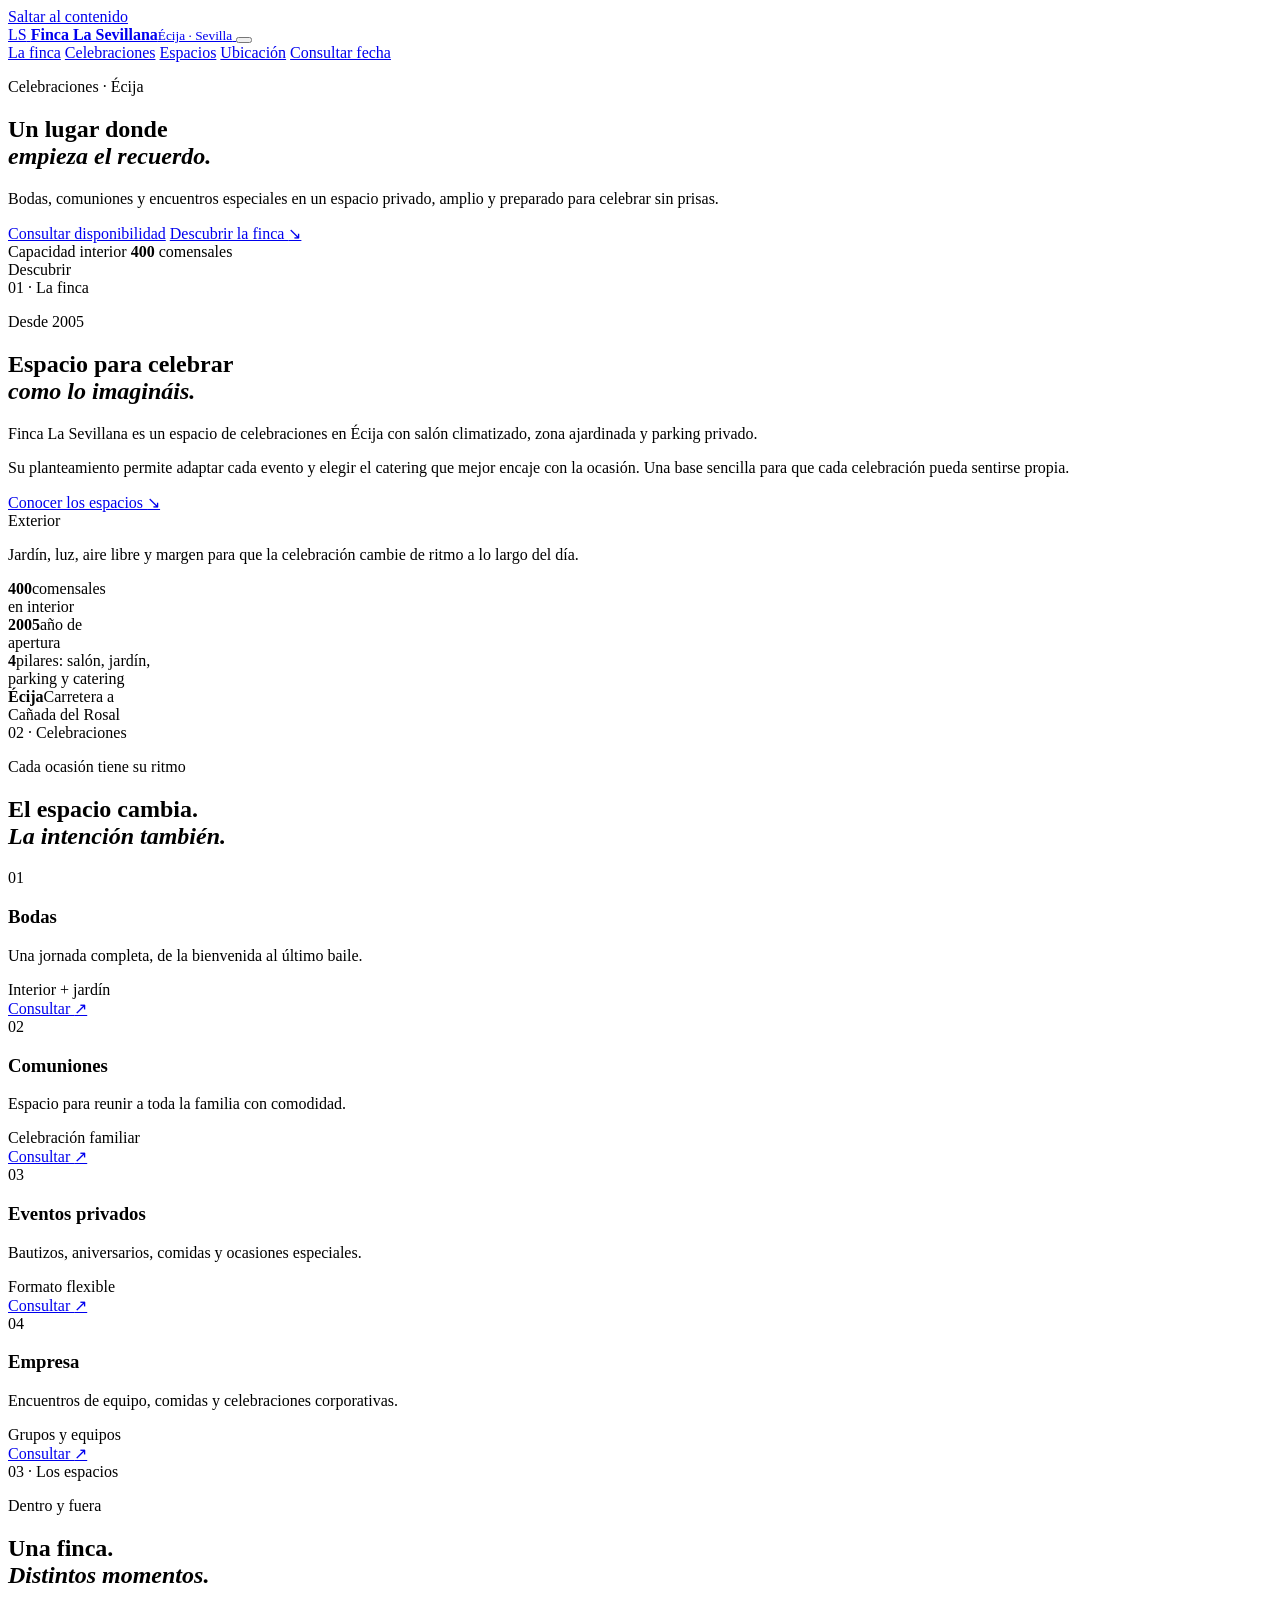
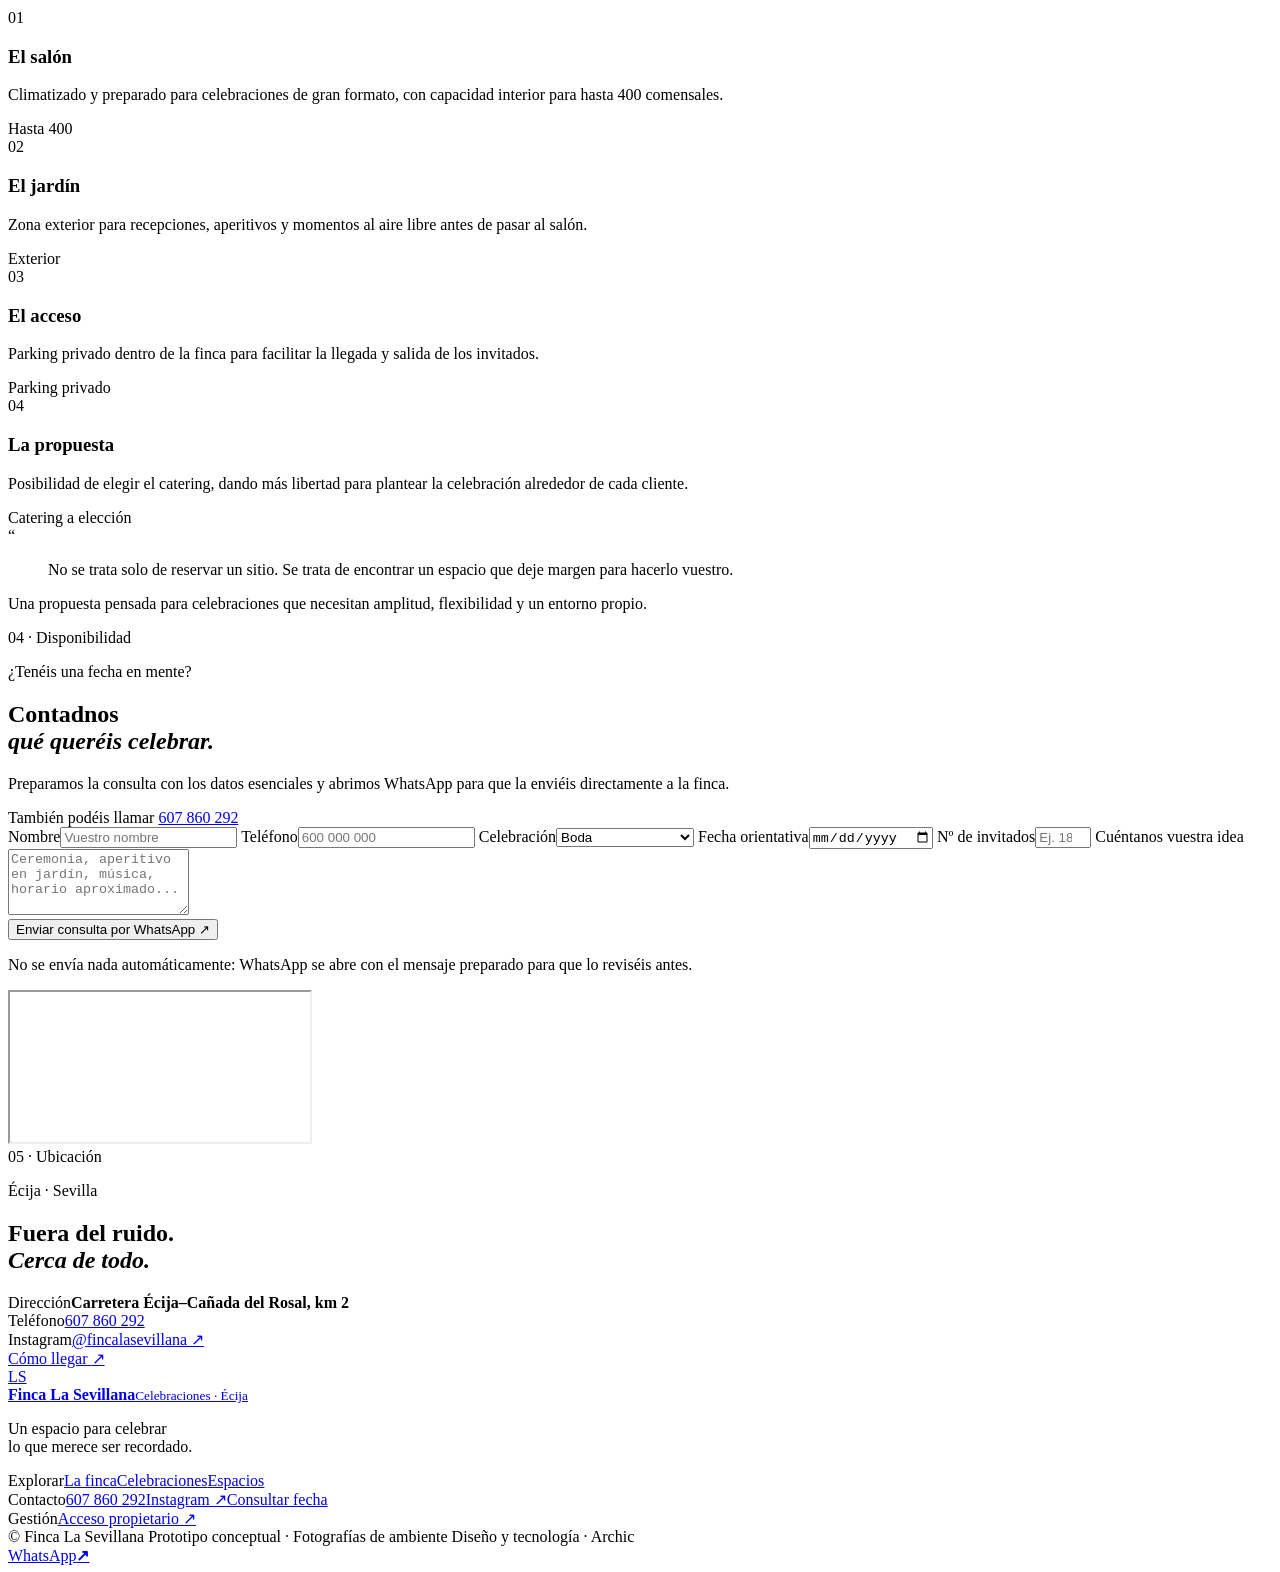
==== index.html @ ed9c4efc "Add premium landing page" ====
<!doctype html>
<html lang="es">
<head>
  <meta charset="utf-8">
  <meta name="viewport" content="width=device-width,initial-scale=1,viewport-fit=cover">
  <meta name="theme-color" content="#17271f">
  <meta name="color-scheme" content="light">
  <title>Finca La Sevillana | Bodas y celebraciones en Écija</title>
  <meta name="description" content="Finca La Sevillana, espacio para bodas y celebraciones en Écija. Salón climatizado, jardines, parking privado y libertad para elegir catering.">
  <meta name="robots" content="index,follow,max-image-preview:large">
  <meta property="og:title" content="Finca La Sevillana | Celebraciones en Écija">
  <meta property="og:description" content="Un espacio amplio y privado para celebrar a vuestra manera.">
  <meta property="og:type" content="website">
  <meta property="og:locale" content="es_ES">
  <link rel="icon" href="/favicon.svg" type="image/svg+xml">
  <link rel="preconnect" href="https://fonts.googleapis.com">
  <link rel="preconnect" href="https://fonts.gstatic.com" crossorigin>
  <link rel="preconnect" href="https://images.unsplash.com">
  <link href="https://fonts.googleapis.com/css2?family=DM+Sans:wght@400;500;600&family=DM+Serif+Display:ital@0;1&display=swap" rel="stylesheet">
  <link rel="stylesheet" href="/styles.css">
  <script type="application/ld+json">
  {
    "@context": "https://schema.org",
    "@type": "EventVenue",
    "name": "Finca La Sevillana",
    "description": "Finca para bodas y celebraciones en Écija con salón climatizado, zona ajardinada y parking privado.",
    "telephone": "+34607860292",
    "address": {
      "@type": "PostalAddress",
      "streetAddress": "Carretera Écija-Cañada del Rosal, km 2",
      "addressLocality": "Écija",
      "addressRegion": "Sevilla",
      "postalCode": "41400",
      "addressCountry": "ES"
    },
    "sameAs": ["https://www.instagram.com/fincalasevillana/"]
  }
  </script>
</head>
<body>
  <a class="skip-link" href="#contenido">Saltar al contenido</a>

  <header class="header" data-header>
    <a class="logo" href="#inicio" aria-label="Finca La Sevillana, inicio">
      <span class="logo-monogram" aria-hidden="true">LS</span>
      <span class="logo-copy"><strong>Finca La Sevillana</strong><small>Écija · Sevilla</small></span>
    </a>
    <button class="nav-toggle" type="button" aria-expanded="false" aria-controls="main-nav" aria-label="Abrir menú">
      <span></span><span></span>
    </button>
    <nav class="nav" id="main-nav" aria-label="Navegación principal">
      <a href="#finca">La finca</a>
      <a href="#celebraciones">Celebraciones</a>
      <a href="#espacios">Espacios</a>
      <a href="#ubicacion">Ubicación</a>
      <a class="nav-cta" href="#disponibilidad">Consultar fecha</a>
    </nav>
  </header>

  <main id="contenido">
    <section class="hero" id="inicio">
      <div class="hero-photo" role="img" aria-label="Mesa preparada para una celebración al aire libre"></div>
      <div class="hero-shade" aria-hidden="true"></div>
      <div class="hero-copy reveal">
        <p class="eyebrow light">Celebraciones · Écija</p>
        <h1>Un lugar donde<br><em>empieza el recuerdo.</em></h1>
        <p class="hero-lead">Bodas, comuniones y encuentros especiales en un espacio privado, amplio y preparado para celebrar sin prisas.</p>
        <div class="hero-actions">
          <a class="button button-light" href="#disponibilidad">Consultar disponibilidad</a>
          <a class="link-arrow light-link" href="#finca">Descubrir la finca <span aria-hidden="true">↘</span></a>
        </div>
      </div>
      <div class="hero-stat reveal delay-1">
        <span class="stat-label">Capacidad interior</span>
        <strong>400</strong>
        <span>comensales</span>
      </div>
      <div class="hero-scroll" aria-hidden="true"><span></span>Descubrir</div>
    </section>

    <section class="statement section" id="finca">
      <div class="section-label">01 · La finca</div>
      <div class="statement-grid">
        <div class="statement-title reveal">
          <p class="eyebrow">Desde 2005</p>
          <h2>Espacio para celebrar<br><em>como lo imagináis.</em></h2>
        </div>
        <div class="statement-copy reveal delay-1">
          <p class="lead">Finca La Sevillana es un espacio de celebraciones en Écija con salón climatizado, zona ajardinada y parking privado.</p>
          <p>Su planteamiento permite adaptar cada evento y elegir el catering que mejor encaje con la ocasión. Una base sencilla para que cada celebración pueda sentirse propia.</p>
          <a class="link-arrow" href="#espacios">Conocer los espacios <span aria-hidden="true">↘</span></a>
        </div>
      </div>
    </section>

    <section class="media-feature section flush-top">
      <div class="media-photo media-photo-main reveal" role="img" aria-label="Celebración nocturna en jardín con iluminación cálida"></div>
      <div class="media-note reveal delay-1">
        <span>Exterior</span>
        <p>Jardín, luz, aire libre y margen para que la celebración cambie de ritmo a lo largo del día.</p>
      </div>
    </section>

    <section class="facts section" aria-label="Características principales">
      <div class="fact reveal"><strong>400</strong><span>comensales<br>en interior</span></div>
      <div class="fact reveal delay-1"><strong>2005</strong><span>año de<br>apertura</span></div>
      <div class="fact reveal delay-2"><strong>4</strong><span>pilares: salón, jardín,<br>parking y catering</span></div>
      <div class="fact reveal delay-3"><strong>Écija</strong><span>Carretera a<br>Cañada del Rosal</span></div>
    </section>

    <section class="events section" id="celebraciones">
      <div class="section-label">02 · Celebraciones</div>
      <div class="events-heading reveal">
        <p class="eyebrow">Cada ocasión tiene su ritmo</p>
        <h2>El espacio cambia.<br><em>La intención también.</em></h2>
      </div>
      <div class="event-list">
        <article class="event-row reveal">
          <div class="event-index">01</div>
          <div class="event-name"><h3>Bodas</h3><p>Una jornada completa, de la bienvenida al último baile.</p></div>
          <div class="event-detail">Interior + jardín</div>
          <a href="#disponibilidad" aria-label="Consultar disponibilidad para boda">Consultar <span>↗</span></a>
        </article>
        <article class="event-row reveal">
          <div class="event-index">02</div>
          <div class="event-name"><h3>Comuniones</h3><p>Espacio para reunir a toda la familia con comodidad.</p></div>
          <div class="event-detail">Celebración familiar</div>
          <a href="#disponibilidad" aria-label="Consultar disponibilidad para comunión">Consultar <span>↗</span></a>
        </article>
        <article class="event-row reveal">
          <div class="event-index">03</div>
          <div class="event-name"><h3>Eventos privados</h3><p>Bautizos, aniversarios, comidas y ocasiones especiales.</p></div>
          <div class="event-detail">Formato flexible</div>
          <a href="#disponibilidad" aria-label="Consultar disponibilidad para evento privado">Consultar <span>↗</span></a>
        </article>
        <article class="event-row reveal">
          <div class="event-index">04</div>
          <div class="event-name"><h3>Empresa</h3><p>Encuentros de equipo, comidas y celebraciones corporativas.</p></div>
          <div class="event-detail">Grupos y equipos</div>
          <a href="#disponibilidad" aria-label="Consultar disponibilidad para evento de empresa">Consultar <span>↗</span></a>
        </article>
      </div>
    </section>

    <section class="spaces" id="espacios">
      <div class="spaces-inner section">
        <div class="section-label light">03 · Los espacios</div>
        <div class="spaces-heading reveal">
          <p class="eyebrow light">Dentro y fuera</p>
          <h2>Una finca.<br><em>Distintos momentos.</em></h2>
        </div>
        <div class="space-cards">
          <article class="space-card reveal">
            <span class="space-number">01</span>
            <div><h3>El salón</h3><p>Climatizado y preparado para celebraciones de gran formato, con capacidad interior para hasta 400 comensales.</p></div>
            <span class="space-meta">Hasta 400</span>
          </article>
          <article class="space-card reveal delay-1">
            <span class="space-number">02</span>
            <div><h3>El jardín</h3><p>Zona exterior para recepciones, aperitivos y momentos al aire libre antes de pasar al salón.</p></div>
            <span class="space-meta">Exterior</span>
          </article>
          <article class="space-card reveal delay-2">
            <span class="space-number">03</span>
            <div><h3>El acceso</h3><p>Parking privado dentro de la finca para facilitar la llegada y salida de los invitados.</p></div>
            <span class="space-meta">Parking privado</span>
          </article>
          <article class="space-card reveal delay-3">
            <span class="space-number">04</span>
            <div><h3>La propuesta</h3><p>Posibilidad de elegir el catering, dando más libertad para plantear la celebración alrededor de cada cliente.</p></div>
            <span class="space-meta">Catering a elección</span>
          </article>
        </div>
      </div>
    </section>

    <section class="editorial section">
      <div class="editorial-photo reveal" role="img" aria-label="Detalle de una mesa de celebración al aire libre"></div>
      <div class="editorial-copy reveal delay-1">
        <span class="quote-mark">“</span>
        <blockquote>No se trata solo de reservar un sitio. Se trata de encontrar un espacio que deje margen para hacerlo vuestro.</blockquote>
        <p>Una propuesta pensada para celebraciones que necesitan amplitud, flexibilidad y un entorno propio.</p>
      </div>
    </section>

    <section class="availability section" id="disponibilidad">
      <div class="availability-intro reveal">
        <div class="section-label">04 · Disponibilidad</div>
        <p class="eyebrow">¿Tenéis una fecha en mente?</p>
        <h2>Contadnos<br><em>qué queréis celebrar.</em></h2>
        <p>Preparamos la consulta con los datos esenciales y abrimos WhatsApp para que la enviéis directamente a la finca.</p>
        <div class="availability-contact">
          <span>También podéis llamar</span>
          <a href="tel:+34607860292">607 860 292</a>
        </div>
      </div>

      <form class="form reveal delay-1" id="availability-form">
        <div class="form-grid">
          <label><span>Nombre</span><input type="text" name="name" autocomplete="name" required placeholder="Vuestro nombre"></label>
          <label><span>Teléfono</span><input type="tel" name="phone" autocomplete="tel" required placeholder="600 000 000"></label>
          <label><span>Celebración</span><select name="event"><option>Boda</option><option>Comunión</option><option>Bautizo</option><option>Evento privado</option><option>Evento de empresa</option><option>Otro</option></select></label>
          <label><span>Fecha orientativa</span><input type="date" name="date"></label>
          <label><span>Nº de invitados</span><input type="number" name="guests" min="1" max="700" inputmode="numeric" placeholder="Ej. 180"></label>
          <label class="span-2"><span>Cuéntanos vuestra idea</span><textarea name="message" rows="4" placeholder="Ceremonia, aperitivo en jardín, música, horario aproximado..."></textarea></label>
        </div>
        <button class="button button-dark form-submit" type="submit">Enviar consulta por WhatsApp <span>↗</span></button>
        <p class="form-note">No se envía nada automáticamente: WhatsApp se abre con el mensaje preparado para que lo reviséis antes.</p>
      </form>
    </section>

    <section class="location" id="ubicacion">
      <div class="location-map reveal">
        <iframe title="Mapa de Finca La Sevillana en Écija" src="https://www.google.com/maps?q=Finca%20La%20Sevillana%20%C3%89cija&output=embed" loading="lazy" referrerpolicy="no-referrer-when-downgrade"></iframe>
      </div>
      <div class="location-copy reveal delay-1">
        <div class="section-label light">05 · Ubicación</div>
        <p class="eyebrow light">Écija · Sevilla</p>
        <h2>Fuera del ruido.<br><em>Cerca de todo.</em></h2>
        <div class="location-details">
          <div><span>Dirección</span><strong>Carretera Écija–Cañada del Rosal, km 2</strong></div>
          <div><span>Teléfono</span><a href="tel:+34607860292">607 860 292</a></div>
          <div><span>Instagram</span><a href="https://www.instagram.com/fincalasevillana/" target="_blank" rel="noopener">@fincalasevillana ↗</a></div>
        </div>
        <a class="button button-outline-light" href="https://www.google.com/maps/search/?api=1&query=Finca+La+Sevillana+Ecija" target="_blank" rel="noopener">Cómo llegar <span>↗</span></a>
      </div>
    </section>
  </main>

  <footer class="footer">
    <div class="footer-top">
      <a class="footer-brand" href="#inicio"><span>LS</span><div><strong>Finca La Sevillana</strong><small>Celebraciones · Écija</small></div></a>
      <p>Un espacio para celebrar<br>lo que merece ser recordado.</p>
    </div>
    <div class="footer-nav">
      <div><span>Explorar</span><a href="#finca">La finca</a><a href="#celebraciones">Celebraciones</a><a href="#espacios">Espacios</a></div>
      <div><span>Contacto</span><a href="tel:+34607860292">607 860 292</a><a href="https://www.instagram.com/fincalasevillana/" target="_blank" rel="noopener">Instagram ↗</a><a href="#disponibilidad">Consultar fecha</a></div>
      <div><span>Gestión</span><a href="/studio.html">Acceso propietario ↗</a></div>
    </div>
    <div class="footer-bottom">
      <span>© <span data-year></span> Finca La Sevillana</span>
      <span class="prototype-note">Prototipo conceptual · Fotografías de ambiente</span>
      <span>Diseño y tecnología · Archic</span>
    </div>
  </footer>

  <a class="floating-whatsapp" href="https://wa.me/34607860292?text=Hola%2C%20me%20gustar%C3%ADa%20consultar%20disponibilidad%20para%20una%20celebraci%C3%B3n%20en%20Finca%20La%20Sevillana." target="_blank" rel="noopener" aria-label="Contactar por WhatsApp">
    <span>WhatsApp</span><b>↗</b>
  </a>

  <script src="/script.js" defer></script>
</body>
</html>
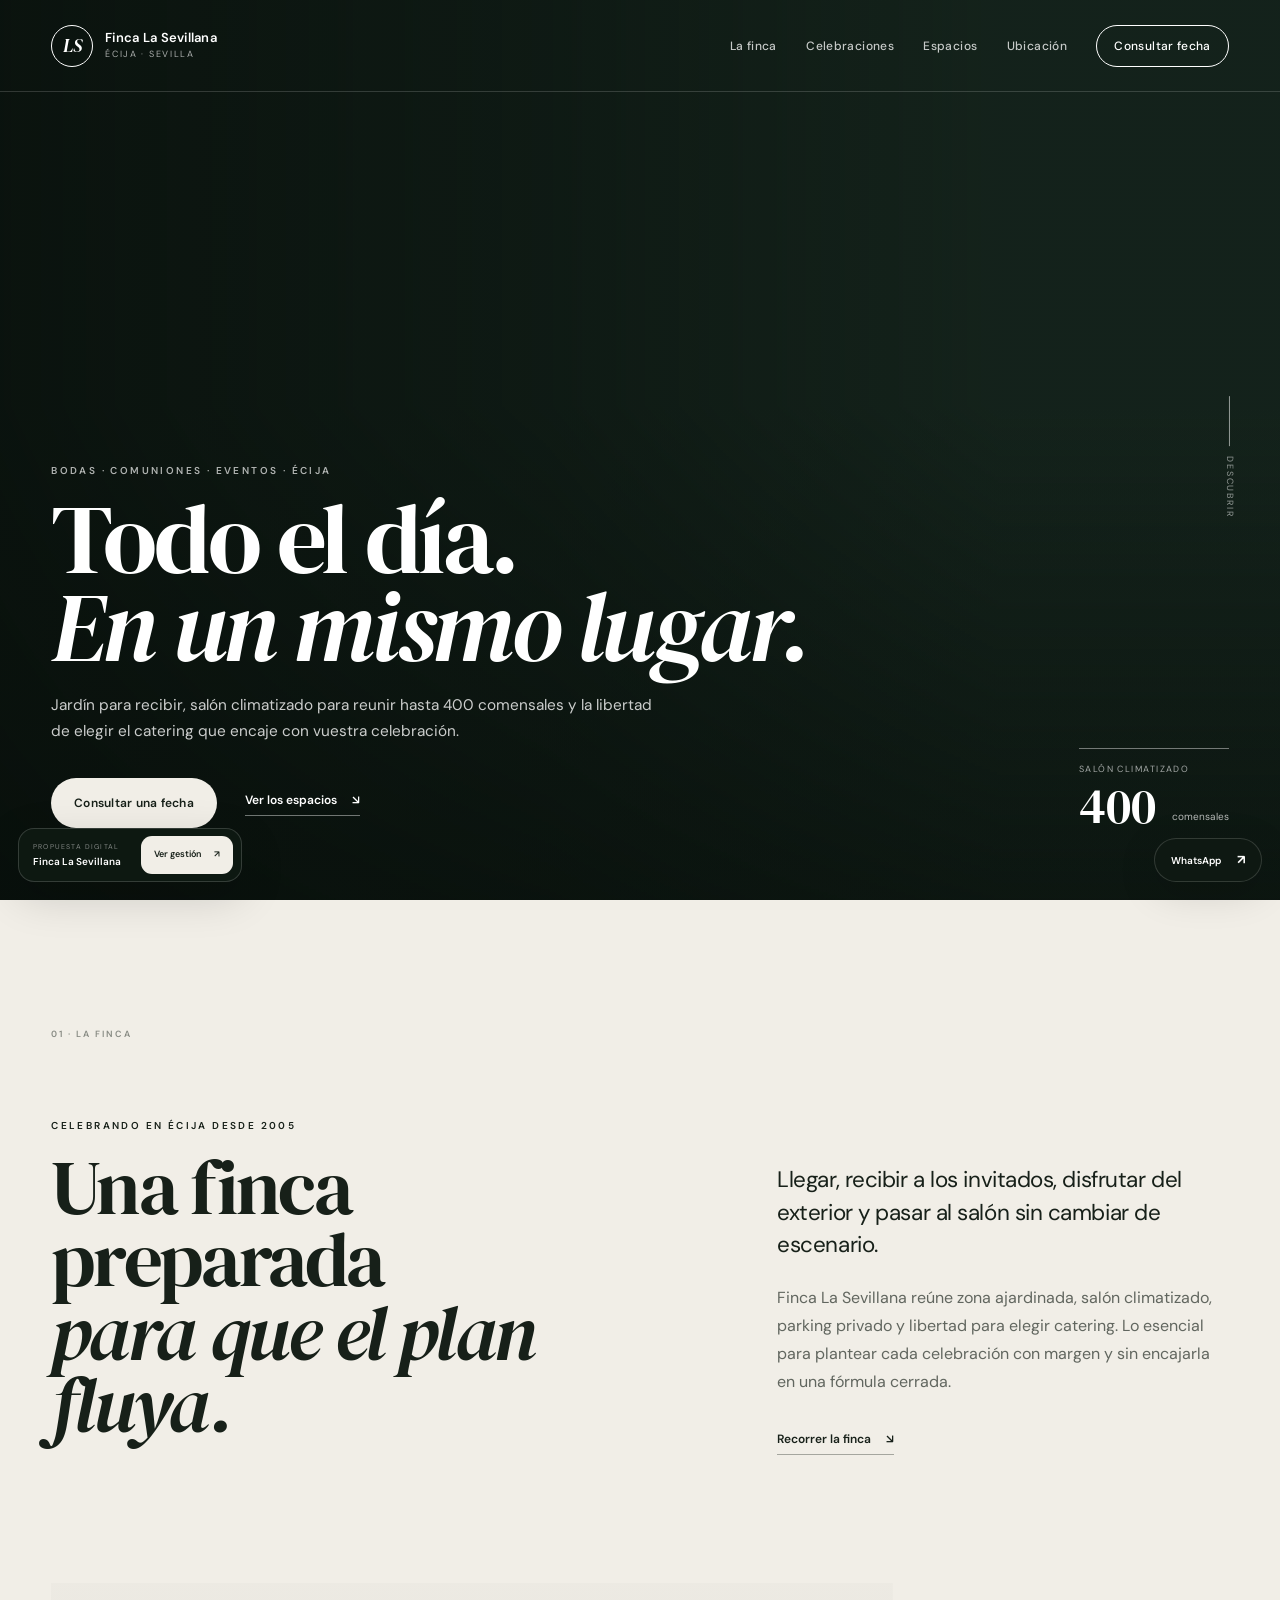
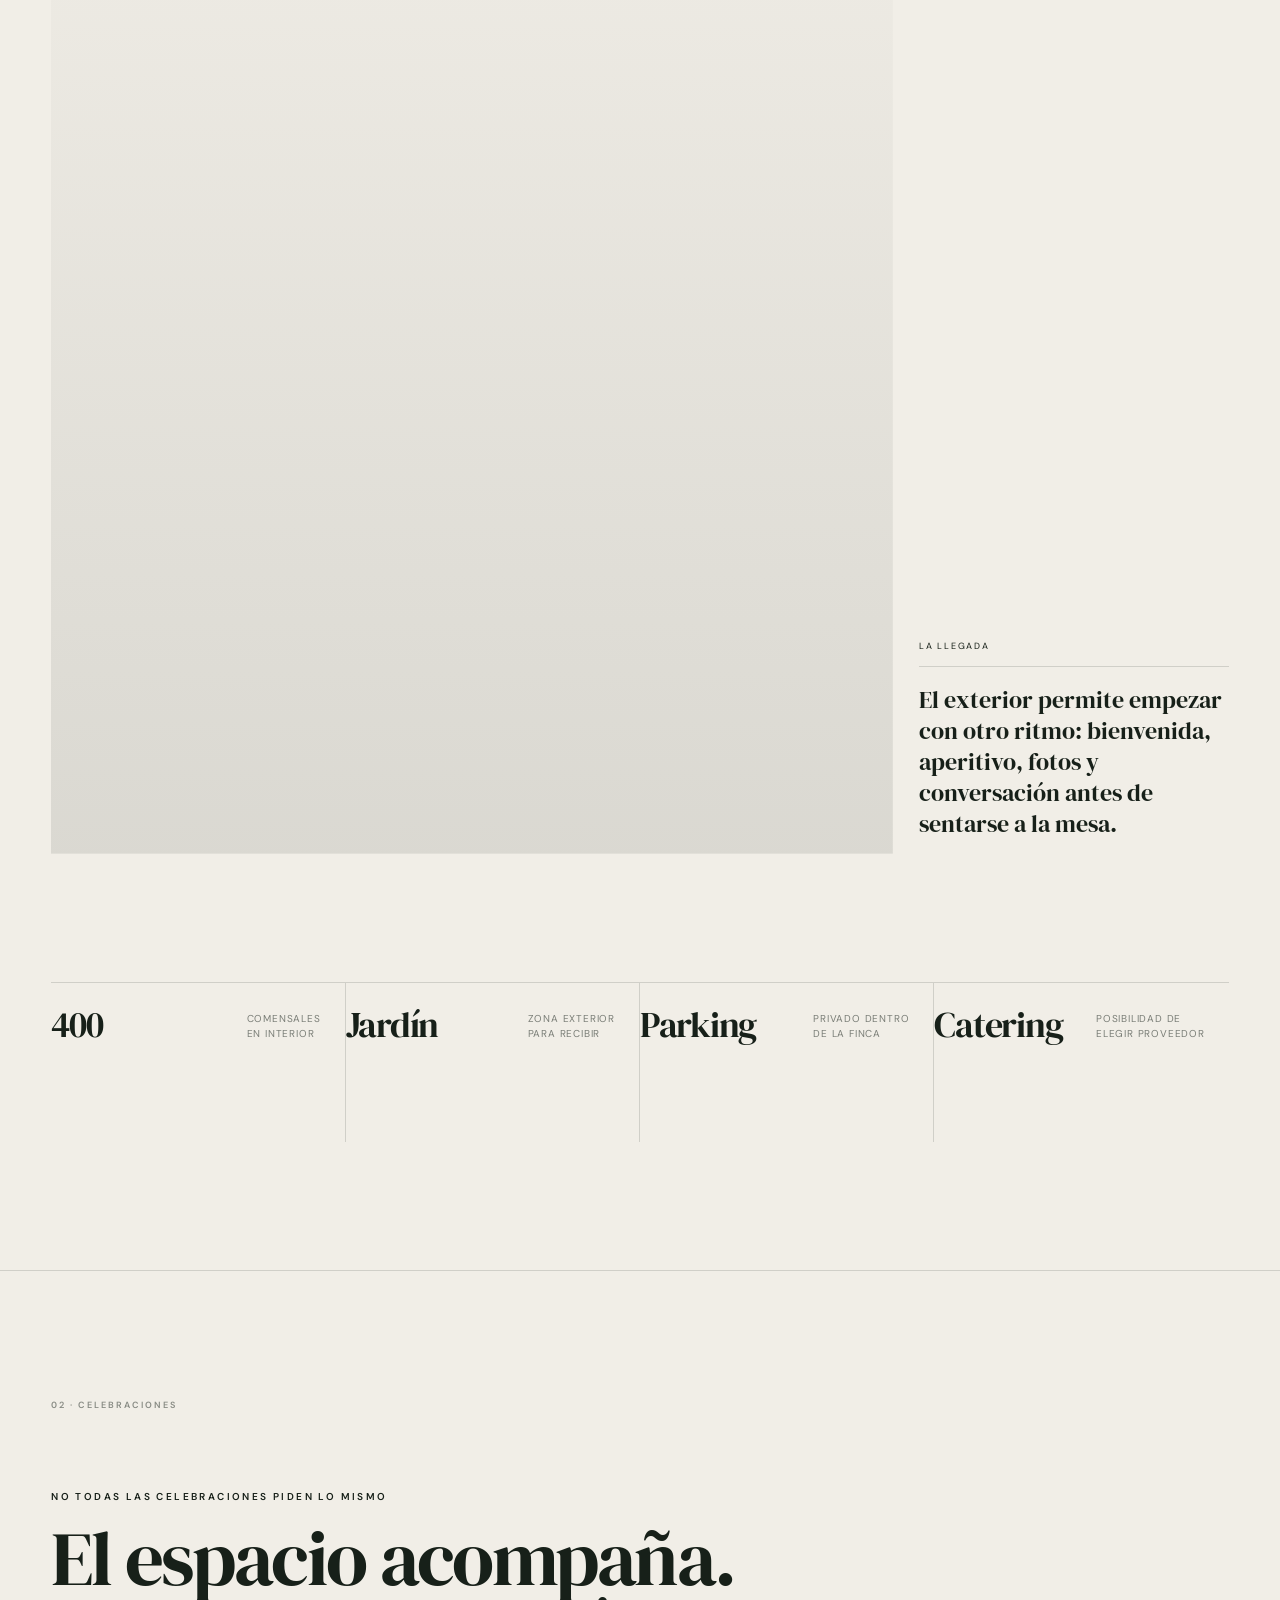
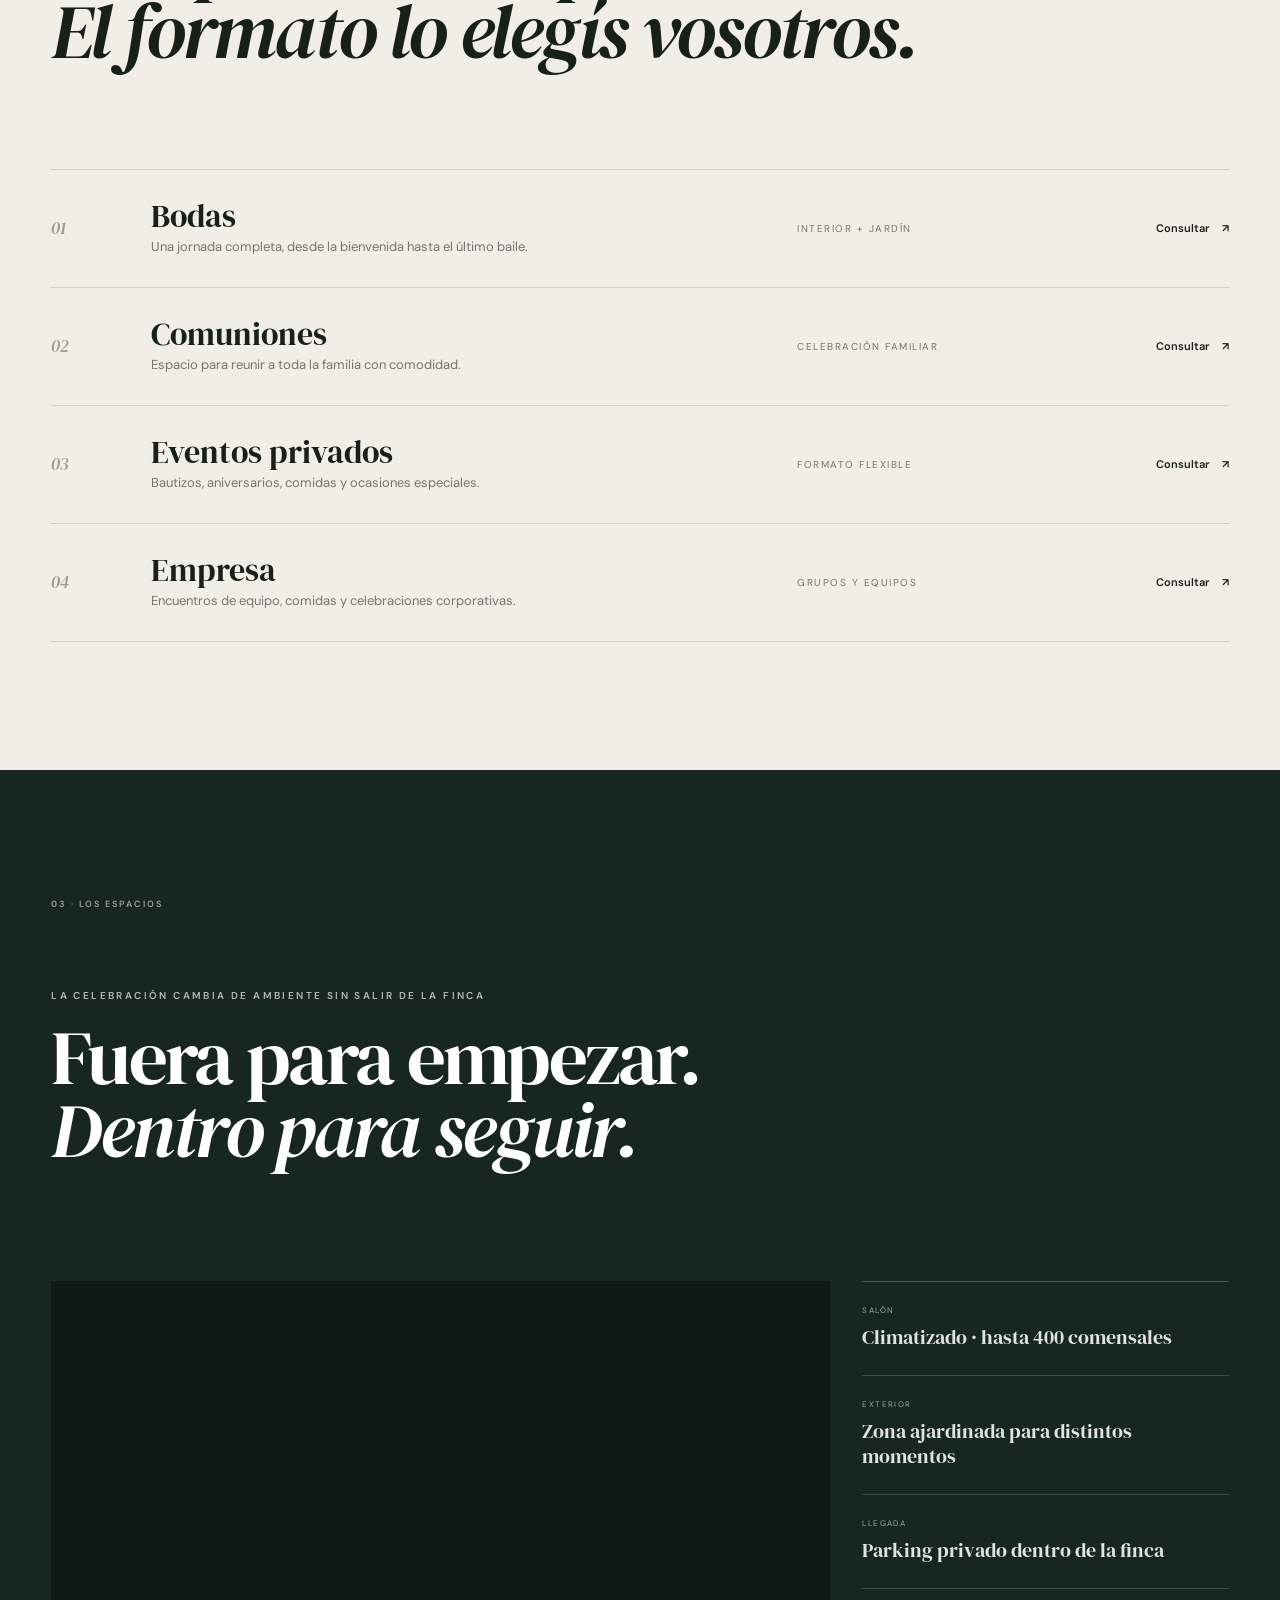
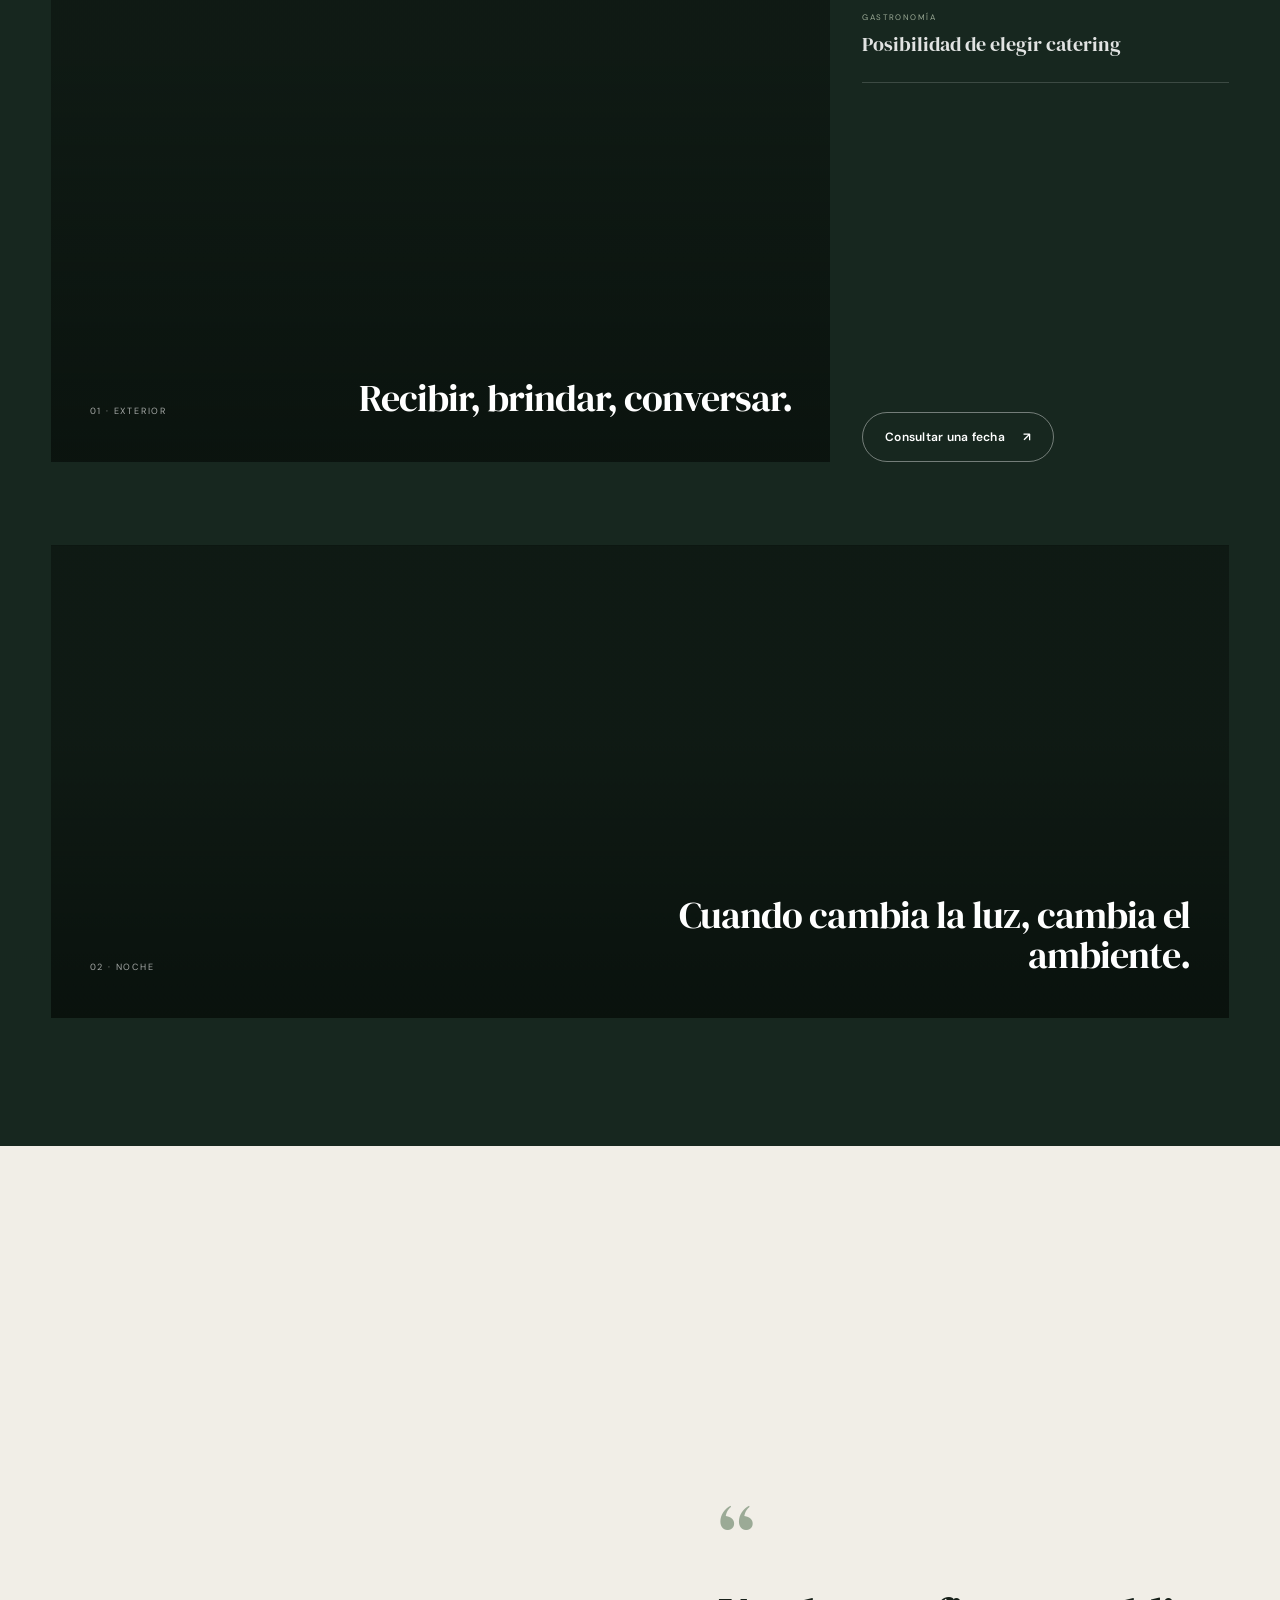
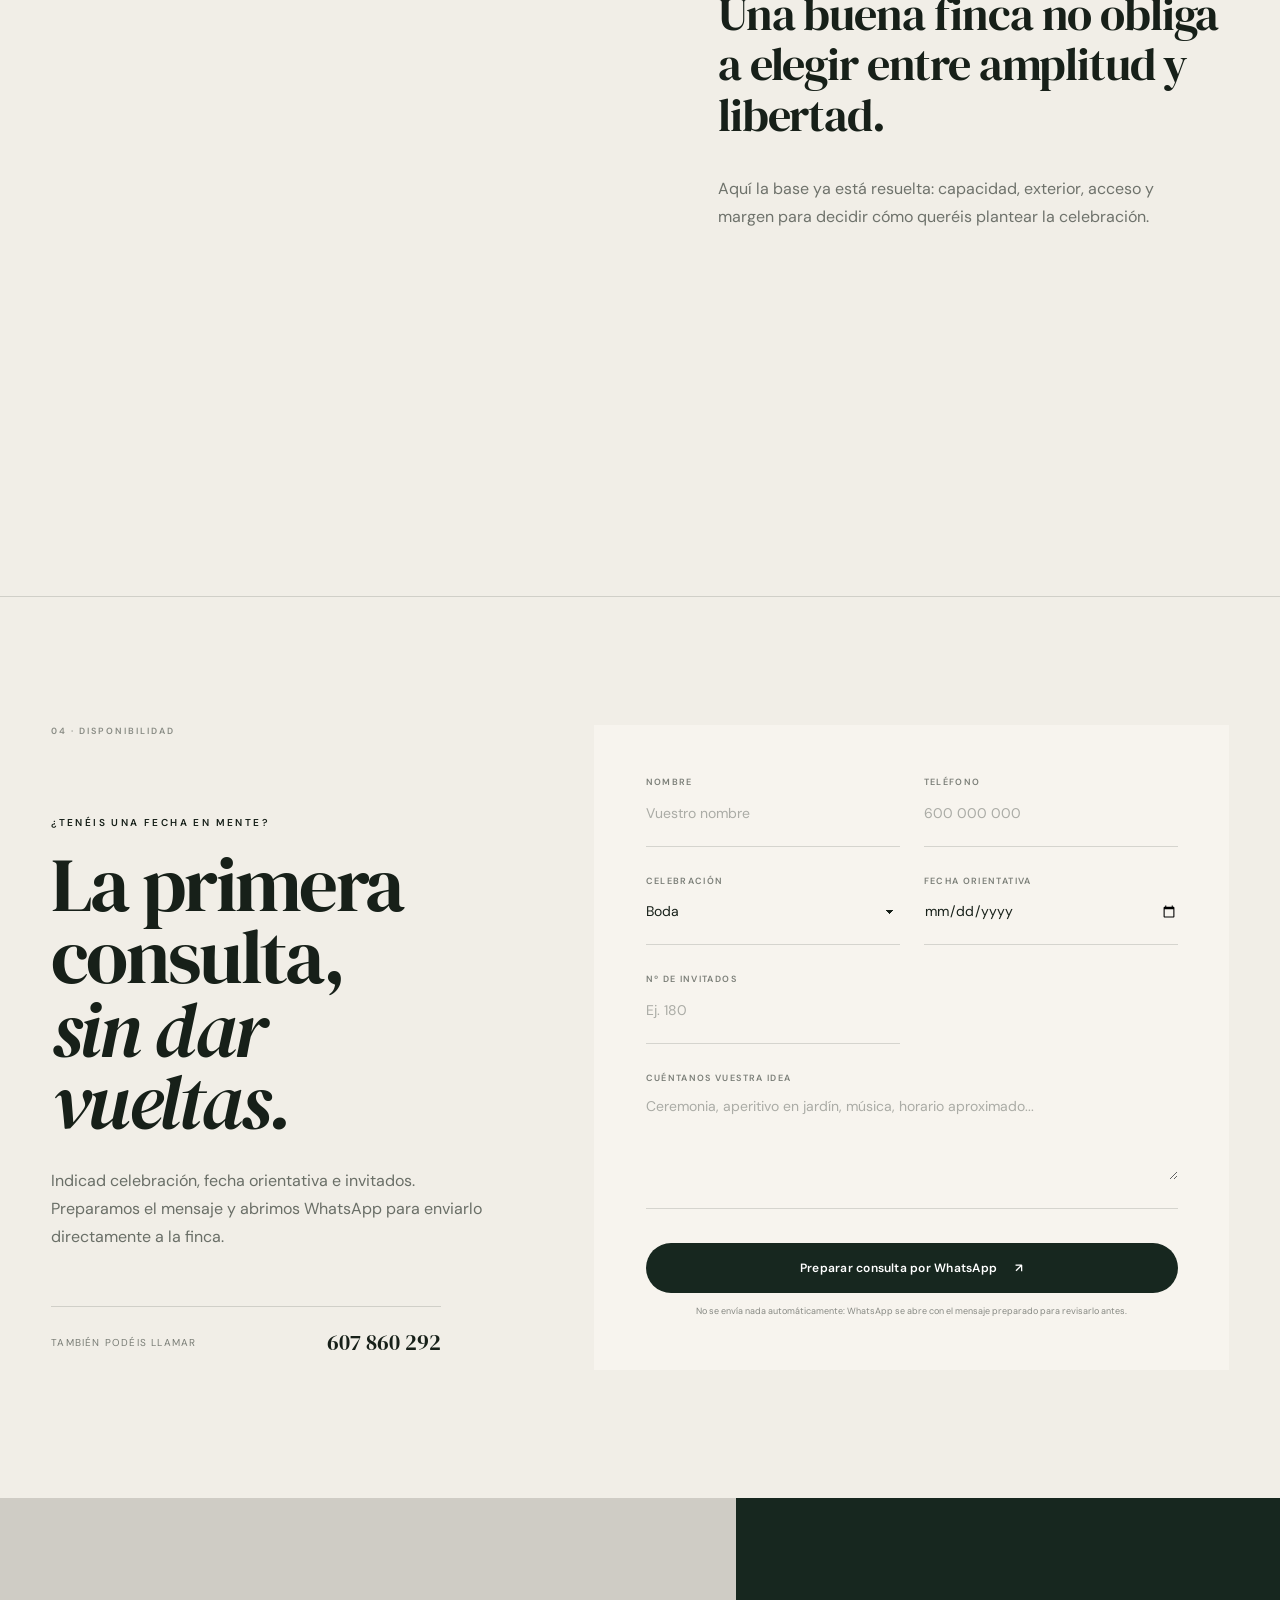
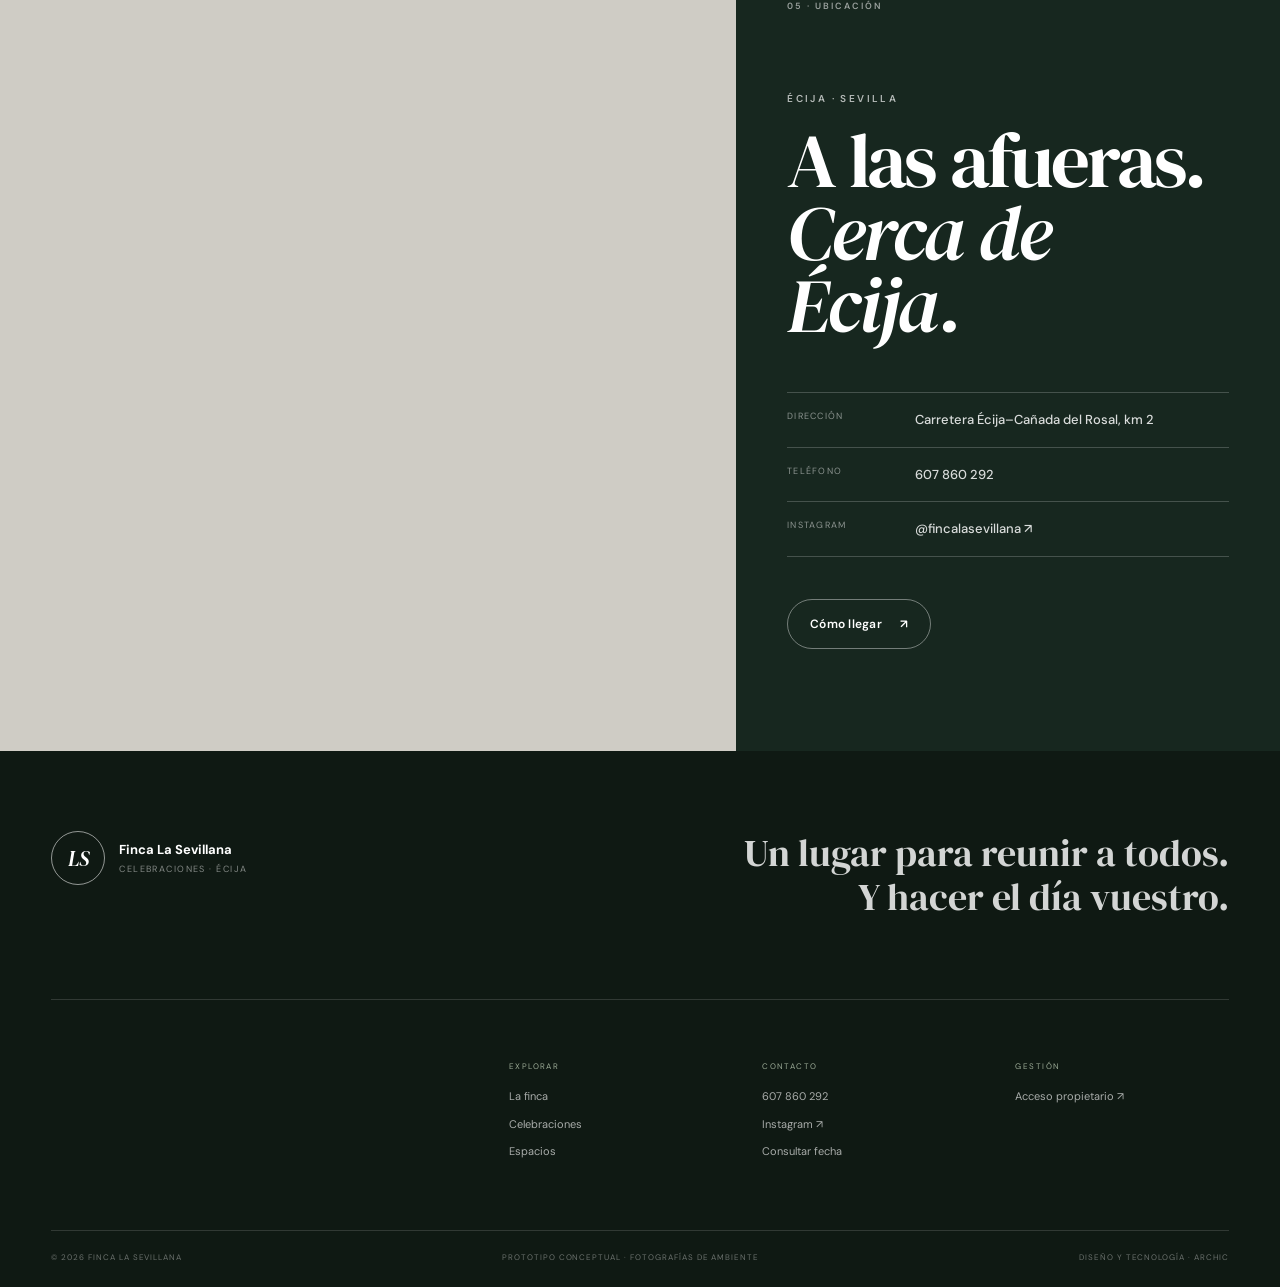
==== commit e0026a81: "feat: commercial polish for Finca La Sevillana" ====
--- a/index.html
+++ b/index.html
@@ -9,7 +9,7 @@
   <meta name="description" content="Finca La Sevillana, espacio para bodas y celebraciones en Écija. Salón climatizado, jardines, parking privado y libertad para elegir catering.">
   <meta name="robots" content="index,follow,max-image-preview:large">
   <meta property="og:title" content="Finca La Sevillana | Celebraciones en Écija">
-  <meta property="og:description" content="Un espacio amplio y privado para celebrar a vuestra manera.">
+  <meta property="og:description" content="Una finca preparada para vivir la celebración de principio a fin.">
   <meta property="og:type" content="website">
   <meta property="og:locale" content="es_ES">
   <link rel="icon" href="/favicon.svg" type="image/svg+xml">
@@ -18,6 +18,7 @@
   <link rel="preconnect" href="https://images.unsplash.com">
   <link href="https://fonts.googleapis.com/css2?family=DM+Sans:wght@400;500;600&family=DM+Serif+Display:ital@0;1&display=swap" rel="stylesheet">
   <link rel="stylesheet" href="/styles.css">
+  <link rel="stylesheet" href="/polish.css">
   <script type="application/ld+json">
   {
     "@context": "https://schema.org",
@@ -59,19 +60,19 @@
 
   <main id="contenido">
     <section class="hero" id="inicio">
-      <div class="hero-photo" role="img" aria-label="Mesa preparada para una celebración al aire libre"></div>
+      <div class="hero-photo" role="img" aria-label="Celebración al aire libre durante la noche"></div>
       <div class="hero-shade" aria-hidden="true"></div>
       <div class="hero-copy reveal">
-        <p class="eyebrow light">Celebraciones · Écija</p>
-        <h1>Un lugar donde<br><em>empieza el recuerdo.</em></h1>
-        <p class="hero-lead">Bodas, comuniones y encuentros especiales en un espacio privado, amplio y preparado para celebrar sin prisas.</p>
+        <p class="eyebrow light">Bodas · Comuniones · Eventos · Écija</p>
+        <h1>Todo el día.<br><em>En un mismo lugar.</em></h1>
+        <p class="hero-lead">Jardín para recibir, salón climatizado para reunir hasta 400 comensales y la libertad de elegir el catering que encaje con vuestra celebración.</p>
         <div class="hero-actions">
-          <a class="button button-light" href="#disponibilidad">Consultar disponibilidad</a>
-          <a class="link-arrow light-link" href="#finca">Descubrir la finca <span aria-hidden="true">↘</span></a>
+          <a class="button button-light" href="#disponibilidad">Consultar una fecha</a>
+          <a class="link-arrow light-link" href="#espacios">Ver los espacios <span aria-hidden="true">↘</span></a>
         </div>
       </div>
       <div class="hero-stat reveal delay-1">
-        <span class="stat-label">Capacidad interior</span>
+        <span class="stat-label">Salón climatizado</span>
         <strong>400</strong>
         <span>comensales</span>
       </div>
@@ -82,42 +83,42 @@
       <div class="section-label">01 · La finca</div>
       <div class="statement-grid">
         <div class="statement-title reveal">
-          <p class="eyebrow">Desde 2005</p>
-          <h2>Espacio para celebrar<br><em>como lo imagináis.</em></h2>
+          <p class="eyebrow">Celebrando en Écija desde 2005</p>
+          <h2>Una finca preparada<br><em>para que el plan fluya.</em></h2>
         </div>
         <div class="statement-copy reveal delay-1">
-          <p class="lead">Finca La Sevillana es un espacio de celebraciones en Écija con salón climatizado, zona ajardinada y parking privado.</p>
-          <p>Su planteamiento permite adaptar cada evento y elegir el catering que mejor encaje con la ocasión. Una base sencilla para que cada celebración pueda sentirse propia.</p>
-          <a class="link-arrow" href="#espacios">Conocer los espacios <span aria-hidden="true">↘</span></a>
+          <p class="lead">Llegar, recibir a los invitados, disfrutar del exterior y pasar al salón sin cambiar de escenario.</p>
+          <p>Finca La Sevillana reúne zona ajardinada, salón climatizado, parking privado y libertad para elegir catering. Lo esencial para plantear cada celebración con margen y sin encajarla en una fórmula cerrada.</p>
+          <a class="link-arrow" href="#espacios">Recorrer la finca <span aria-hidden="true">↘</span></a>
         </div>
       </div>
     </section>
 
     <section class="media-feature section flush-top">
-      <div class="media-photo media-photo-main reveal" role="img" aria-label="Celebración nocturna en jardín con iluminación cálida"></div>
+      <div class="media-photo media-photo-main reveal" role="img" aria-label="Montaje de una celebración en jardín"></div>
       <div class="media-note reveal delay-1">
-        <span>Exterior</span>
-        <p>Jardín, luz, aire libre y margen para que la celebración cambie de ritmo a lo largo del día.</p>
+        <span>La llegada</span>
+        <p>El exterior permite empezar con otro ritmo: bienvenida, aperitivo, fotos y conversación antes de sentarse a la mesa.</p>
       </div>
     </section>
 
     <section class="facts section" aria-label="Características principales">
       <div class="fact reveal"><strong>400</strong><span>comensales<br>en interior</span></div>
-      <div class="fact reveal delay-1"><strong>2005</strong><span>año de<br>apertura</span></div>
-      <div class="fact reveal delay-2"><strong>4</strong><span>pilares: salón, jardín,<br>parking y catering</span></div>
-      <div class="fact reveal delay-3"><strong>Écija</strong><span>Carretera a<br>Cañada del Rosal</span></div>
+      <div class="fact reveal delay-1"><strong>Jardín</strong><span>zona exterior<br>para recibir</span></div>
+      <div class="fact reveal delay-2"><strong>Parking</strong><span>privado dentro<br>de la finca</span></div>
+      <div class="fact reveal delay-3"><strong>Catering</strong><span>posibilidad de<br>elegir proveedor</span></div>
     </section>
 
     <section class="events section" id="celebraciones">
       <div class="section-label">02 · Celebraciones</div>
       <div class="events-heading reveal">
-        <p class="eyebrow">Cada ocasión tiene su ritmo</p>
-        <h2>El espacio cambia.<br><em>La intención también.</em></h2>
+        <p class="eyebrow">No todas las celebraciones piden lo mismo</p>
+        <h2>El espacio acompaña.<br><em>El formato lo elegís vosotros.</em></h2>
       </div>
       <div class="event-list">
         <article class="event-row reveal">
           <div class="event-index">01</div>
-          <div class="event-name"><h3>Bodas</h3><p>Una jornada completa, de la bienvenida al último baile.</p></div>
+          <div class="event-name"><h3>Bodas</h3><p>Una jornada completa, desde la bienvenida hasta el último baile.</p></div>
           <div class="event-detail">Interior + jardín</div>
           <a href="#disponibilidad" aria-label="Consultar disponibilidad para boda">Consultar <span>↗</span></a>
         </article>
@@ -146,40 +147,38 @@
       <div class="spaces-inner section">
         <div class="section-label light">03 · Los espacios</div>
         <div class="spaces-heading reveal">
-          <p class="eyebrow light">Dentro y fuera</p>
-          <h2>Una finca.<br><em>Distintos momentos.</em></h2>
-        </div>
-        <div class="space-cards">
-          <article class="space-card reveal">
-            <span class="space-number">01</span>
-            <div><h3>El salón</h3><p>Climatizado y preparado para celebraciones de gran formato, con capacidad interior para hasta 400 comensales.</p></div>
-            <span class="space-meta">Hasta 400</span>
-          </article>
-          <article class="space-card reveal delay-1">
-            <span class="space-number">02</span>
-            <div><h3>El jardín</h3><p>Zona exterior para recepciones, aperitivos y momentos al aire libre antes de pasar al salón.</p></div>
-            <span class="space-meta">Exterior</span>
-          </article>
-          <article class="space-card reveal delay-2">
-            <span class="space-number">03</span>
-            <div><h3>El acceso</h3><p>Parking privado dentro de la finca para facilitar la llegada y salida de los invitados.</p></div>
-            <span class="space-meta">Parking privado</span>
-          </article>
-          <article class="space-card reveal delay-3">
-            <span class="space-number">04</span>
-            <div><h3>La propuesta</h3><p>Posibilidad de elegir el catering, dando más libertad para plantear la celebración alrededor de cada cliente.</p></div>
-            <span class="space-meta">Catering a elección</span>
-          </article>
+          <p class="eyebrow light">La celebración cambia de ambiente sin salir de la finca</p>
+          <h2>Fuera para empezar.<br><em>Dentro para seguir.</em></h2>
+        </div>
+
+        <div class="space-showcase">
+          <figure class="space-frame space-frame-main reveal">
+            <div class="space-image space-image-garden" role="img" aria-label="Celebración preparada en un jardín"></div>
+            <figcaption><span>01 · Exterior</span><strong>Recibir, brindar, conversar.</strong></figcaption>
+          </figure>
+
+          <div class="space-specs reveal delay-1" aria-label="Prestaciones de la finca">
+            <div class="space-spec"><span>Salón</span><strong>Climatizado · hasta 400 comensales</strong></div>
+            <div class="space-spec"><span>Exterior</span><strong>Zona ajardinada para distintos momentos</strong></div>
+            <div class="space-spec"><span>Llegada</span><strong>Parking privado dentro de la finca</strong></div>
+            <div class="space-spec"><span>Gastronomía</span><strong>Posibilidad de elegir catering</strong></div>
+            <a class="button button-outline-light" href="#disponibilidad">Consultar una fecha <span>↗</span></a>
+          </div>
+
+          <figure class="space-frame space-frame-night reveal">
+            <div class="space-image space-image-night" role="img" aria-label="Celebración de noche con iluminación ambiental"></div>
+            <figcaption><span>02 · Noche</span><strong>Cuando cambia la luz, cambia el ambiente.</strong></figcaption>
+          </figure>
         </div>
       </div>
     </section>
 
     <section class="editorial section">
-      <div class="editorial-photo reveal" role="img" aria-label="Detalle de una mesa de celebración al aire libre"></div>
+      <div class="editorial-photo reveal" role="img" aria-label="Detalle cuidado de una mesa para celebración"></div>
       <div class="editorial-copy reveal delay-1">
         <span class="quote-mark">“</span>
-        <blockquote>No se trata solo de reservar un sitio. Se trata de encontrar un espacio que deje margen para hacerlo vuestro.</blockquote>
-        <p>Una propuesta pensada para celebraciones que necesitan amplitud, flexibilidad y un entorno propio.</p>
+        <blockquote>Una buena finca no obliga a elegir entre amplitud y libertad.</blockquote>
+        <p>Aquí la base ya está resuelta: capacidad, exterior, acceso y margen para decidir cómo queréis plantear la celebración.</p>
       </div>
     </section>
 
@@ -187,8 +186,8 @@
       <div class="availability-intro reveal">
         <div class="section-label">04 · Disponibilidad</div>
         <p class="eyebrow">¿Tenéis una fecha en mente?</p>
-        <h2>Contadnos<br><em>qué queréis celebrar.</em></h2>
-        <p>Preparamos la consulta con los datos esenciales y abrimos WhatsApp para que la enviéis directamente a la finca.</p>
+        <h2>La primera consulta,<br><em>sin dar vueltas.</em></h2>
+        <p>Indicad celebración, fecha orientativa e invitados. Preparamos el mensaje y abrimos WhatsApp para enviarlo directamente a la finca.</p>
         <div class="availability-contact">
           <span>También podéis llamar</span>
           <a href="tel:+34607860292">607 860 292</a>
@@ -204,8 +203,8 @@
           <label><span>Nº de invitados</span><input type="number" name="guests" min="1" max="700" inputmode="numeric" placeholder="Ej. 180"></label>
           <label class="span-2"><span>Cuéntanos vuestra idea</span><textarea name="message" rows="4" placeholder="Ceremonia, aperitivo en jardín, música, horario aproximado..."></textarea></label>
         </div>
-        <button class="button button-dark form-submit" type="submit">Enviar consulta por WhatsApp <span>↗</span></button>
-        <p class="form-note">No se envía nada automáticamente: WhatsApp se abre con el mensaje preparado para que lo reviséis antes.</p>
+        <button class="button button-dark form-submit" type="submit">Preparar consulta por WhatsApp <span>↗</span></button>
+        <p class="form-note">No se envía nada automáticamente: WhatsApp se abre con el mensaje preparado para revisarlo antes.</p>
       </form>
     </section>
 
@@ -216,7 +215,7 @@
       <div class="location-copy reveal delay-1">
         <div class="section-label light">05 · Ubicación</div>
         <p class="eyebrow light">Écija · Sevilla</p>
-        <h2>Fuera del ruido.<br><em>Cerca de todo.</em></h2>
+        <h2>A las afueras.<br><em>Cerca de Écija.</em></h2>
         <div class="location-details">
           <div><span>Dirección</span><strong>Carretera Écija–Cañada del Rosal, km 2</strong></div>
           <div><span>Teléfono</span><a href="tel:+34607860292">607 860 292</a></div>
@@ -230,7 +229,7 @@
   <footer class="footer">
     <div class="footer-top">
       <a class="footer-brand" href="#inicio"><span>LS</span><div><strong>Finca La Sevillana</strong><small>Celebraciones · Écija</small></div></a>
-      <p>Un espacio para celebrar<br>lo que merece ser recordado.</p>
+      <p>Un lugar para reunir a todos.<br>Y hacer el día vuestro.</p>
     </div>
     <div class="footer-nav">
       <div><span>Explorar</span><a href="#finca">La finca</a><a href="#celebraciones">Celebraciones</a><a href="#espacios">Espacios</a></div>
@@ -244,6 +243,11 @@
     </div>
   </footer>
 
+  <aside class="prototype-dock" aria-label="Herramientas de la demostración">
+    <div><span>Propuesta digital</span><strong>Finca La Sevillana</strong></div>
+    <a href="/studio.html">Ver gestión <span>↗</span></a>
+  </aside>
+
   <a class="floating-whatsapp" href="https://wa.me/34607860292?text=Hola%2C%20me%20gustar%C3%ADa%20consultar%20disponibilidad%20para%20una%20celebraci%C3%B3n%20en%20Finca%20La%20Sevillana." target="_blank" rel="noopener" aria-label="Contactar por WhatsApp">
     <span>WhatsApp</span><b>↗</b>
   </a>
--- a/styles.css
+++ b/styles.css
@@ -0,0 +1,254 @@
+:root {
+  --paper: #f1eee7;
+  --paper-soft: #f7f4ee;
+  --ink: #172019;
+  --forest: #17271f;
+  --forest-2: #23352b;
+  --sage: #9baa96;
+  --sand: #d7c7aa;
+  --line: rgba(23, 32, 25, .15);
+  --white: #fff;
+  --serif: "DM Serif Display", Georgia, serif;
+  --sans: "DM Sans", Arial, sans-serif;
+  --pad: clamp(22px, 4vw, 72px);
+  --max: 1440px;
+}
+
+* { box-sizing: border-box; }
+html { scroll-behavior: smooth; }
+body { margin: 0; background: var(--paper); color: var(--ink); font-family: var(--sans); font-size: 16px; line-height: 1.5; -webkit-font-smoothing: antialiased; }
+body.menu-open { overflow: hidden; }
+a { color: inherit; text-decoration: none; }
+button, input, select, textarea { font: inherit; }
+button { color: inherit; }
+img, iframe { display: block; max-width: 100%; }
+::selection { background: var(--forest); color: var(--paper); }
+
+.skip-link { position: fixed; z-index: 100; left: 14px; top: 12px; padding: 10px 14px; background: var(--paper); color: var(--ink); transform: translateY(-150%); transition: transform .2s; }
+.skip-link:focus { transform: translateY(0); }
+
+.header { position: fixed; inset: 0 0 auto 0; height: 92px; z-index: 40; display: flex; align-items: center; justify-content: space-between; padding: 0 var(--pad); color: white; border-bottom: 1px solid rgba(255,255,255,.16); transition: background .35s, color .35s, height .35s, border-color .35s; }
+.header.scrolled { height: 76px; background: rgba(241,238,231,.94); backdrop-filter: blur(14px); color: var(--ink); border-color: var(--line); }
+.logo { display: inline-flex; align-items: center; gap: 12px; position: relative; z-index: 3; }
+.logo-monogram { display: grid; place-items: center; width: 42px; height: 42px; border: 1px solid currentColor; border-radius: 50%; font: italic 19px/1 var(--serif); letter-spacing: -.04em; }
+.logo-copy { display: flex; flex-direction: column; line-height: 1.1; }
+.logo-copy strong { font-size: 13px; font-weight: 600; letter-spacing: .02em; }
+.logo-copy small { margin-top: 5px; font-size: 9px; letter-spacing: .19em; text-transform: uppercase; opacity: .65; }
+.nav { display: flex; align-items: center; gap: clamp(18px, 2.3vw, 38px); font-size: 12px; font-weight: 500; letter-spacing: .03em; }
+.nav > a:not(.nav-cta) { opacity: .76; transition: opacity .2s; }
+.nav > a:not(.nav-cta):hover { opacity: 1; }
+.nav-cta { border: 1px solid currentColor; border-radius: 999px; padding: 11px 17px; }
+.nav-toggle { display: none; background: none; border: 0; width: 44px; height: 44px; padding: 10px; position: relative; z-index: 3; }
+.nav-toggle span { display: block; height: 1px; width: 23px; margin: 6px auto; background: currentColor; transition: transform .3s, opacity .3s; }
+
+.hero { min-height: 100svh; position: relative; overflow: hidden; background: var(--forest); color: #fff; display: flex; align-items: flex-end; padding: 150px var(--pad) 72px; }
+.hero-photo { position: absolute; inset: 0; background-image: url('https://images.unsplash.com/photo-1753966597915-0291759f8d7f?auto=format&fit=crop&fm=jpg&q=82&w=2200'); background-size: cover; background-position: center 50%; transform: scale(1.02); animation: heroZoom 14s ease-out both; }
+.hero-shade { position: absolute; inset: 0; background: linear-gradient(90deg, rgba(9,18,13,.78) 0%, rgba(12,22,16,.43) 48%, rgba(8,15,11,.15) 76%), linear-gradient(0deg, rgba(8,15,11,.58) 0%, transparent 48%); }
+@keyframes heroZoom { to { transform: scale(1.08); } }
+.hero-copy { position: relative; z-index: 1; width: min(760px, 70vw); }
+.eyebrow { margin: 0 0 18px; font-size: 10px; font-weight: 600; letter-spacing: .24em; text-transform: uppercase; }
+.eyebrow.light { color: rgba(255,255,255,.68); }
+h1, h2, h3, p { margin-top: 0; }
+h1, h2 { font-family: var(--serif); font-weight: 400; letter-spacing: -.035em; }
+h1 { margin-bottom: 24px; font-size: clamp(62px, 7.7vw, 124px); line-height: .88; }
+h1 em, h2 em { font-weight: 400; }
+.hero-lead { width: min(610px, 85%); margin-bottom: 34px; color: rgba(255,255,255,.79); font-size: clamp(15px, 1.2vw, 18px); line-height: 1.65; }
+.hero-actions { display: flex; align-items: center; gap: 28px; flex-wrap: wrap; }
+.button { min-height: 50px; padding: 0 22px; border: 1px solid transparent; border-radius: 999px; display: inline-flex; align-items: center; justify-content: center; gap: 18px; font-size: 12px; font-weight: 600; letter-spacing: .02em; cursor: pointer; transition: transform .25s, background .25s, color .25s, border-color .25s; }
+.button:hover { transform: translateY(-2px); }
+.button-light { background: var(--paper); color: var(--ink); }
+.button-dark { background: var(--forest); color: white; }
+.button-outline-light { border-color: rgba(255,255,255,.4); color: white; }
+.button-outline-light:hover { background: white; color: var(--ink); border-color: white; }
+.link-arrow { display: inline-flex; align-items: center; gap: 15px; font-size: 12px; font-weight: 600; border-bottom: 1px solid rgba(23,32,25,.35); padding-bottom: 6px; }
+.link-arrow span { transition: transform .25s; }
+.link-arrow:hover span { transform: translate(3px, 3px); }
+.light-link { border-color: rgba(255,255,255,.42); color: white; }
+.hero-stat { position: absolute; z-index: 1; right: var(--pad); bottom: 72px; width: 150px; border-top: 1px solid rgba(255,255,255,.42); padding-top: 14px; display: grid; grid-template-columns: 1fr auto; align-items: end; }
+.hero-stat .stat-label { grid-column: 1 / -1; font-size: 9px; text-transform: uppercase; letter-spacing: .16em; opacity: .62; }
+.hero-stat strong { margin-top: 7px; font: 400 50px/.9 var(--serif); }
+.hero-stat > span:last-child { padding-bottom: 4px; font-size: 10px; opacity: .7; }
+.hero-scroll { position: absolute; right: var(--pad); top: 50%; transform: rotate(90deg) translateX(50%); transform-origin: right center; display: flex; align-items: center; gap: 10px; font-size: 9px; text-transform: uppercase; letter-spacing: .2em; opacity: .55; }
+.hero-scroll span { width: 50px; height: 1px; background: currentColor; }
+
+.section { width: min(100%, var(--max)); margin: 0 auto; padding: clamp(88px, 10vw, 160px) var(--pad); }
+.flush-top { padding-top: 0; }
+.section-label { margin-bottom: clamp(50px, 6vw, 90px); font-size: 9px; font-weight: 600; text-transform: uppercase; letter-spacing: .22em; opacity: .48; }
+.section-label.light { color: rgba(255,255,255,.56); opacity: 1; }
+.statement-grid { display: grid; grid-template-columns: 1.15fr .85fr; gap: clamp(50px, 9vw, 150px); align-items: start; }
+.statement h2, .events h2, .spaces h2, .availability h2, .location h2 { font-size: clamp(48px, 6vw, 92px); line-height: .94; margin-bottom: 0; }
+.statement-copy { padding-top: 46px; max-width: 580px; }
+.statement-copy .lead { font-size: clamp(19px, 1.75vw, 27px); line-height: 1.45; letter-spacing: -.02em; }
+.statement-copy > p:not(.lead) { max-width: 500px; color: rgba(23,32,25,.66); line-height: 1.75; }
+.statement-copy .link-arrow { margin-top: 18px; }
+
+.media-feature { display: grid; grid-template-columns: 1fr 310px; align-items: end; gap: 26px; }
+.media-photo { background-size: cover; background-position: center; }
+.media-photo-main { min-height: clamp(560px, 68vw, 900px); background-image: linear-gradient(rgba(16,25,19,.04), rgba(16,25,19,.12)), url('https://images.unsplash.com/photo-1753966597915-0291759f8d7f?auto=format&fit=crop&fm=jpg&q=88&w=2400'); background-position: center 58%; }
+.media-note { padding: 0 0 14px; }
+.media-note span { display: block; padding-bottom: 12px; border-bottom: 1px solid var(--line); font-size: 9px; text-transform: uppercase; letter-spacing: .2em; }
+.media-note p { margin: 17px 0 0; font-family: var(--serif); font-size: 24px; line-height: 1.3; }
+
+.facts { padding-top: 0; display: grid; grid-template-columns: repeat(4, 1fr); gap: 0; }
+.fact { min-height: 160px; border-top: 1px solid var(--line); border-right: 1px solid var(--line); padding: 24px 24px 0 0; display: flex; align-items: flex-start; justify-content: space-between; gap: 20px; }
+.fact:last-child { border-right: 0; }
+.fact strong { font: 400 clamp(34px, 3vw, 52px)/1 var(--serif); }
+.fact span { margin-top: 4px; font-size: 10px; text-transform: uppercase; letter-spacing: .08em; color: rgba(23,32,25,.55); line-height: 1.55; }
+
+.events { border-top: 1px solid var(--line); }
+.events-heading { width: min(900px, 100%); margin-bottom: clamp(70px, 8vw, 120px); }
+.event-list { border-top: 1px solid var(--line); }
+.event-row { display: grid; grid-template-columns: 70px 1.5fr .8fr auto; gap: 30px; align-items: center; padding: 30px 0; border-bottom: 1px solid var(--line); transition: padding .25s, background .25s; }
+.event-row:hover { padding-left: 16px; padding-right: 16px; background: rgba(255,255,255,.26); }
+.event-index { font: italic 17px var(--serif); opacity: .4; }
+.event-name h3 { margin: 0 0 4px; font: 400 clamp(28px, 2.5vw, 42px)/1.05 var(--serif); }
+.event-name p { margin: 0; color: rgba(23,32,25,.58); font-size: 13px; }
+.event-detail { font-size: 10px; text-transform: uppercase; letter-spacing: .15em; opacity: .58; }
+.event-row > a { font-size: 11px; font-weight: 600; display: flex; align-items: center; gap: 12px; }
+
+.spaces { background: var(--forest); color: white; }
+.spaces-inner { padding-top: clamp(90px, 10vw, 150px); padding-bottom: clamp(90px, 10vw, 150px); }
+.spaces-heading { max-width: 900px; margin-bottom: clamp(70px, 9vw, 130px); }
+.space-cards { display: grid; grid-template-columns: repeat(2, 1fr); border-top: 1px solid rgba(255,255,255,.18); border-left: 1px solid rgba(255,255,255,.18); }
+.space-card { min-height: 330px; display: grid; grid-template-columns: 60px 1fr; grid-template-rows: 1fr auto; gap: 20px; padding: clamp(28px, 4vw, 55px); border-right: 1px solid rgba(255,255,255,.18); border-bottom: 1px solid rgba(255,255,255,.18); transition: background .3s; }
+.space-card:hover { background: rgba(255,255,255,.035); }
+.space-number { font: italic 16px var(--serif); opacity: .45; }
+.space-card h3 { margin: 0 0 18px; font: 400 clamp(35px, 3vw, 48px)/1 var(--serif); }
+.space-card p { max-width: 470px; color: rgba(255,255,255,.62); font-size: 13px; line-height: 1.7; }
+.space-meta { grid-column: 2; font-size: 9px; text-transform: uppercase; letter-spacing: .18em; color: var(--sage); }
+
+.editorial { display: grid; grid-template-columns: 1.05fr .95fr; gap: clamp(50px, 8vw, 120px); align-items: center; }
+.editorial-photo { min-height: clamp(540px, 62vw, 840px); background-image: url('https://images.unsplash.com/photo-1758810740772-7c35e4e2b41c?auto=format&fit=crop&fm=jpg&q=84&w=1600'); background-size: cover; background-position: center; }
+.editorial-copy { max-width: 560px; }
+.quote-mark { display: block; margin-bottom: 5px; font: 400 88px/1 var(--serif); color: var(--sage); }
+.editorial blockquote { margin: 0 0 34px; font: 400 clamp(32px, 3.6vw, 56px)/1.1 var(--serif); letter-spacing: -.025em; }
+.editorial-copy p { max-width: 440px; color: rgba(23,32,25,.6); line-height: 1.75; }
+
+.availability { display: grid; grid-template-columns: .82fr 1.18fr; gap: clamp(50px, 8vw, 120px); border-top: 1px solid var(--line); }
+.availability-intro > p:not(.eyebrow) { max-width: 470px; color: rgba(23,32,25,.62); line-height: 1.75; margin-top: 30px; }
+.availability-contact { margin-top: 55px; padding-top: 20px; border-top: 1px solid var(--line); max-width: 390px; display: flex; justify-content: space-between; align-items: center; }
+.availability-contact span { font-size: 10px; text-transform: uppercase; letter-spacing: .12em; opacity: .55; }
+.availability-contact a { font: 400 22px var(--serif); }
+.form { background: var(--paper-soft); padding: clamp(28px, 4vw, 56px); }
+.form-grid { display: grid; grid-template-columns: 1fr 1fr; column-gap: 24px; }
+.form label { display: block; border-bottom: 1px solid var(--line); padding: 0 0 21px; margin-bottom: 28px; }
+.form label > span { display: block; margin-bottom: 11px; font-size: 9px; font-weight: 600; text-transform: uppercase; letter-spacing: .15em; opacity: .55; }
+.form input, .form select, .form textarea { width: 100%; border: 0; border-radius: 0; background: transparent; color: var(--ink); outline: 0; padding: 0; font-size: 14px; resize: vertical; }
+.form input::placeholder, .form textarea::placeholder { color: rgba(23,32,25,.34); }
+.form select { appearance: none; background-image: linear-gradient(45deg, transparent 50%, currentColor 50%), linear-gradient(135deg, currentColor 50%, transparent 50%); background-position: calc(100% - 10px) 50%, calc(100% - 6px) 50%; background-size: 4px 4px, 4px 4px; background-repeat: no-repeat; }
+.form .span-2 { grid-column: 1 / -1; }
+.form-submit { width: 100%; margin-top: 6px; }
+.form-note { margin: 12px 0 0; text-align: center; font-size: 9px; color: rgba(23,32,25,.5); line-height: 1.5; }
+
+.location { display: grid; grid-template-columns: 1.15fr .85fr; min-height: 680px; background: var(--forest); color: white; }
+.location-map { min-height: 620px; background: #d5d0c5; filter: saturate(.65) contrast(.95); }
+.location-map iframe { width: 100%; height: 100%; border: 0; min-height: 620px; filter: grayscale(.6); }
+.location-copy { padding: clamp(70px, 8vw, 120px) var(--pad); display: flex; flex-direction: column; justify-content: center; }
+.location-copy h2 { margin-bottom: 52px; }
+.location-details { border-top: 1px solid rgba(255,255,255,.2); margin-bottom: 42px; }
+.location-details > div { display: grid; grid-template-columns: 110px 1fr; gap: 18px; padding: 17px 0; border-bottom: 1px solid rgba(255,255,255,.2); }
+.location-details span { font-size: 9px; text-transform: uppercase; letter-spacing: .14em; color: rgba(255,255,255,.5); }
+.location-details strong, .location-details a { font-size: 13px; font-weight: 500; color: rgba(255,255,255,.84); }
+.location-copy .button { align-self: flex-start; }
+
+.footer { background: #0f1913; color: white; padding: 80px var(--pad) 24px; }
+.footer-top { display: flex; align-items: flex-start; justify-content: space-between; gap: 40px; padding-bottom: 80px; border-bottom: 1px solid rgba(255,255,255,.14); }
+.footer-brand { display: flex; align-items: center; gap: 14px; }
+.footer-brand > span { display: grid; place-items: center; width: 54px; height: 54px; border: 1px solid rgba(255,255,255,.55); border-radius: 50%; font: italic 21px var(--serif); }
+.footer-brand div { display: flex; flex-direction: column; }
+.footer-brand strong { font-size: 13px; }
+.footer-brand small { margin-top: 4px; font-size: 9px; letter-spacing: .16em; text-transform: uppercase; opacity: .48; }
+.footer-top > p { margin: 0; text-align: right; font: 400 clamp(28px, 3vw, 45px)/1.15 var(--serif); color: rgba(255,255,255,.82); }
+.footer-nav { display: grid; grid-template-columns: repeat(3, minmax(140px, 1fr)); gap: 40px; width: min(720px, 100%); margin-left: auto; padding: 60px 0 70px; }
+.footer-nav > div { display: flex; flex-direction: column; gap: 11px; }
+.footer-nav span { margin-bottom: 5px; font-size: 8px; text-transform: uppercase; letter-spacing: .18em; color: var(--sage); }
+.footer-nav a { font-size: 11px; color: rgba(255,255,255,.64); }
+.footer-nav a:hover { color: white; }
+.footer-bottom { border-top: 1px solid rgba(255,255,255,.14); padding-top: 20px; display: flex; justify-content: space-between; gap: 24px; font-size: 8px; text-transform: uppercase; letter-spacing: .12em; color: rgba(255,255,255,.38); }
+
+.floating-whatsapp { position: fixed; z-index: 30; right: 18px; bottom: 18px; min-height: 44px; padding: 0 16px; border-radius: 999px; display: flex; align-items: center; gap: 16px; background: rgba(15,25,19,.94); color: white; border: 1px solid rgba(255,255,255,.15); backdrop-filter: blur(10px); font-size: 10px; font-weight: 600; box-shadow: 0 10px 40px rgba(0,0,0,.14); }
+.floating-whatsapp b { font-size: 13px; }
+
+.reveal { opacity: 0; transform: translateY(22px); transition: opacity .8s cubic-bezier(.2,.7,.2,1), transform .8s cubic-bezier(.2,.7,.2,1); }
+.reveal.visible { opacity: 1; transform: none; }
+.delay-1 { transition-delay: .08s; }
+.delay-2 { transition-delay: .16s; }
+.delay-3 { transition-delay: .24s; }
+
+@media (max-width: 980px) {
+  .header { height: 78px; }
+  .nav-toggle { display: block; }
+  .nav { position: fixed; inset: 0; background: var(--forest); color: white; display: flex; flex-direction: column; justify-content: center; align-items: flex-start; padding: 100px var(--pad) 60px; gap: 20px; transform: translateY(-105%); transition: transform .45s cubic-bezier(.65,0,.2,1); }
+  .nav a { font: 400 38px/1.1 var(--serif); opacity: 1 !important; }
+  .nav .nav-cta { font-family: var(--sans); font-size: 12px; margin-top: 22px; }
+  .menu-open .nav { transform: none; }
+  .menu-open .header { color: white; background: transparent; border-color: rgba(255,255,255,.14); }
+  .menu-open .nav-toggle span:first-child { transform: translateY(3.5px) rotate(45deg); }
+  .menu-open .nav-toggle span:last-child { transform: translateY(-3.5px) rotate(-45deg); }
+  .statement-grid, .editorial, .availability, .location { grid-template-columns: 1fr; }
+  .statement-copy { padding-top: 0; }
+  .media-feature { grid-template-columns: 1fr; }
+  .media-note { max-width: 500px; }
+  .facts { grid-template-columns: 1fr 1fr; }
+  .fact:nth-child(2) { border-right: 0; }
+  .event-row { grid-template-columns: 50px 1fr auto; }
+  .event-detail { display: none; }
+  .location-copy { order: -1; }
+  .location-map, .location-map iframe { min-height: 480px; }
+}
+
+@media (max-width: 680px) {
+  :root { --pad: 20px; }
+  .header { padding-left: 18px; padding-right: 14px; }
+  .logo-copy strong { font-size: 11px; }
+  .logo-copy small { display: none; }
+  .logo-monogram { width: 38px; height: 38px; }
+  .hero { min-height: 810px; padding-bottom: 42px; align-items: flex-end; }
+  .hero-photo { background-position: 54% center; }
+  .hero-shade { background: linear-gradient(0deg, rgba(7,14,10,.8) 0%, rgba(7,14,10,.24) 68%), linear-gradient(90deg, rgba(7,14,10,.32), transparent); }
+  .hero-copy { width: 100%; }
+  h1 { font-size: clamp(55px, 17vw, 78px); }
+  .hero-lead { width: 100%; max-width: 520px; }
+  .hero-stat, .hero-scroll { display: none; }
+  .hero-actions { align-items: flex-start; flex-direction: column; gap: 20px; }
+  .section { padding-top: 88px; padding-bottom: 88px; }
+  .flush-top { padding-top: 0; }
+  .section-label { margin-bottom: 50px; }
+  .statement h2, .events h2, .spaces h2, .availability h2, .location h2 { font-size: 50px; }
+  .statement-grid { gap: 42px; }
+  .media-photo-main { min-height: 590px; }
+  .facts { grid-template-columns: 1fr; padding-top: 0; }
+  .fact, .fact:nth-child(2) { border-right: 0; min-height: 120px; }
+  .fact strong { font-size: 42px; }
+  .event-row { grid-template-columns: 38px 1fr auto; gap: 12px; padding: 24px 0; }
+  .event-name p { display: none; }
+  .event-name h3 { font-size: 30px; }
+  .event-row > a { font-size: 0; }
+  .event-row > a span { font-size: 16px; }
+  .space-cards { grid-template-columns: 1fr; }
+  .space-card { min-height: 280px; grid-template-columns: 42px 1fr; padding: 28px 22px; }
+  .editorial { gap: 48px; }
+  .editorial-photo { min-height: 560px; }
+  .editorial blockquote { font-size: 37px; }
+  .availability { gap: 50px; }
+  .availability-contact { margin-top: 38px; }
+  .form { margin: 0 -20px -88px; padding: 38px 20px 46px; }
+  .form-grid { grid-template-columns: 1fr; }
+  .form .span-2 { grid-column: auto; }
+  .location { min-height: auto; }
+  .location-copy { padding: 80px 20px; }
+  .location-map, .location-map iframe { min-height: 420px; }
+  .footer { padding-top: 64px; }
+  .footer-top { flex-direction: column; padding-bottom: 55px; }
+  .footer-top > p { text-align: left; }
+  .footer-nav { grid-template-columns: 1fr 1fr; margin: 0; }
+  .footer-nav > div:last-child { grid-column: 1 / -1; }
+  .footer-bottom { flex-direction: column; gap: 8px; }
+  .floating-whatsapp span { display: none; }
+  .floating-whatsapp { width: 46px; height: 46px; padding: 0; justify-content: center; }
+}
+
+@media (prefers-reduced-motion: reduce) {
+  *, *::before, *::after { scroll-behavior: auto !important; animation: none !important; transition-duration: .01ms !important; }
+  .reveal { opacity: 1; transform: none; }
+}
--- a/polish.css
+++ b/polish.css
@@ -0,0 +1,212 @@
+/* Commercial close pass — project-specific, deliberately avoids generic card grids. */
+
+.hero-photo {
+  background-image: url('https://images.unsplash.com/photo-1757283584283-7b0f22032265?auto=format&fit=crop&fm=jpg&q=84&w=2400');
+  background-position: center 54%;
+}
+
+.hero-shade {
+  background:
+    linear-gradient(90deg, rgba(8,15,11,.83) 0%, rgba(8,15,11,.54) 43%, rgba(8,15,11,.18) 78%),
+    linear-gradient(0deg, rgba(8,15,11,.63) 0%, transparent 55%);
+}
+
+.hero-copy { width: min(820px, 74vw); }
+.hero-lead { max-width: 650px; }
+
+.media-photo-main {
+  background-image:
+    linear-gradient(rgba(16,25,19,.02), rgba(16,25,19,.10)),
+    url('https://images.unsplash.com/photo-1772127822514-682aeffcc0d3?auto=format&fit=crop&fm=jpg&q=86&w=2400');
+  background-position: center 58%;
+}
+
+.fact strong {
+  max-width: 72%;
+  font-size: clamp(30px, 2.8vw, 50px);
+  letter-spacing: -.035em;
+}
+
+.spaces { overflow: hidden; }
+.spaces-heading { max-width: 980px; }
+
+.space-showcase {
+  display: grid;
+  grid-template-columns: minmax(0, 1.36fr) minmax(310px, .64fr);
+  grid-template-areas:
+    "main specs"
+    "night night";
+  gap: clamp(22px, 2.5vw, 38px);
+  align-items: stretch;
+}
+
+.space-frame {
+  margin: 0;
+  position: relative;
+  overflow: hidden;
+  min-width: 0;
+  background: #0f1a14;
+}
+
+.space-frame-main { grid-area: main; min-height: clamp(560px, 61vw, 850px); }
+.space-frame-night { grid-area: night; min-height: clamp(390px, 37vw, 560px); margin-top: clamp(30px, 4vw, 70px); }
+
+.space-image {
+  position: absolute;
+  inset: 0;
+  background-size: cover;
+  background-position: center;
+  transition: transform 1.2s cubic-bezier(.2,.7,.2,1), filter .6s ease;
+}
+
+.space-frame:hover .space-image { transform: scale(1.025); filter: saturate(1.05); }
+
+.space-image-garden {
+  background-image:
+    linear-gradient(0deg, rgba(7,14,10,.55), rgba(7,14,10,.02) 52%),
+    url('https://images.unsplash.com/photo-1772127822514-682aeffcc0d3?auto=format&fit=crop&fm=jpg&q=88&w=2200');
+  background-position: center 54%;
+}
+
+.space-image-night {
+  background-image:
+    linear-gradient(0deg, rgba(7,14,10,.68), rgba(7,14,10,.04) 58%),
+    url('https://images.unsplash.com/photo-1756267237174-e393e4de3be1?auto=format&fit=crop&fm=jpg&q=88&w=2400');
+  background-position: center 54%;
+}
+
+.space-frame figcaption {
+  position: absolute;
+  z-index: 2;
+  inset: auto clamp(24px, 3vw, 48px) clamp(25px, 3.4vw, 52px);
+  display: flex;
+  align-items: flex-end;
+  justify-content: space-between;
+  gap: 30px;
+  color: white;
+}
+
+.space-frame figcaption span {
+  flex: 0 0 auto;
+  font-size: 9px;
+  letter-spacing: .2em;
+  text-transform: uppercase;
+  color: rgba(255,255,255,.63);
+}
+
+.space-frame figcaption strong {
+  max-width: 560px;
+  text-align: right;
+  font: 400 clamp(27px, 3vw, 46px)/1.04 var(--serif);
+  letter-spacing: -.025em;
+}
+
+.space-specs {
+  grid-area: specs;
+  border-top: 1px solid rgba(255,255,255,.22);
+  align-self: stretch;
+  padding: 0 0 12px;
+  display: flex;
+  flex-direction: column;
+}
+
+.space-spec {
+  padding: 22px 0 24px;
+  border-bottom: 1px solid rgba(255,255,255,.16);
+}
+
+.space-spec span {
+  display: block;
+  margin-bottom: 9px;
+  font-size: 8px;
+  text-transform: uppercase;
+  letter-spacing: .18em;
+  color: var(--sage);
+}
+
+.space-spec strong {
+  display: block;
+  max-width: 410px;
+  font: 400 clamp(18px, 1.55vw, 24px)/1.3 var(--serif);
+  color: rgba(255,255,255,.87);
+}
+
+.space-specs .button {
+  align-self: flex-start;
+  margin-top: auto;
+  transform: translateY(12px);
+}
+
+.editorial-photo {
+  background-image: url('https://images.unsplash.com/photo-1758810745370-1c3941dc8127?auto=format&fit=crop&fm=jpg&q=86&w=1800');
+  background-position: center 56%;
+}
+
+.prototype-dock {
+  position: fixed;
+  z-index: 29;
+  left: 18px;
+  bottom: 18px;
+  min-height: 54px;
+  padding: 7px 8px 7px 14px;
+  border: 1px solid rgba(255,255,255,.16);
+  background: rgba(15,25,19,.93);
+  color: white;
+  border-radius: 16px;
+  backdrop-filter: blur(12px);
+  box-shadow: 0 14px 45px rgba(0,0,0,.16);
+  display: flex;
+  align-items: center;
+  gap: 20px;
+}
+
+.prototype-dock > div { display: flex; flex-direction: column; line-height: 1.1; }
+.prototype-dock > div span { font-size: 7px; text-transform: uppercase; letter-spacing: .17em; color: rgba(255,255,255,.48); }
+.prototype-dock > div strong { margin-top: 5px; font-size: 10px; font-weight: 600; }
+.prototype-dock > a {
+  min-height: 38px;
+  padding: 0 13px;
+  border-radius: 11px;
+  background: var(--paper);
+  color: var(--ink);
+  display: inline-flex;
+  align-items: center;
+  gap: 12px;
+  font-size: 9px;
+  font-weight: 600;
+}
+.prototype-dock > a span { transition: transform .2s ease; }
+.prototype-dock > a:hover span { transform: translate(2px,-2px); }
+
+@media (max-width: 980px) {
+  .space-showcase {
+    grid-template-columns: 1fr;
+    grid-template-areas: "main" "specs" "night";
+  }
+  .space-specs { padding-top: 10px; }
+  .space-specs .button { margin-top: 32px; transform: none; }
+  .space-frame-night { margin-top: 20px; }
+}
+
+@media (max-width: 680px) {
+  .hero-photo { background-position: 62% center; }
+  .hero { min-height: 790px; }
+  .hero-copy { width: 100%; }
+  .hero h1 { font-size: clamp(51px, 15.7vw, 72px); }
+  .hero-lead { font-size: 14px; line-height: 1.58; }
+  .fact { align-items: baseline; }
+  .fact strong { max-width: 66%; font-size: 37px; }
+  .spaces-heading { margin-bottom: 58px; }
+  .space-frame-main { min-height: 560px; }
+  .space-frame-night { min-height: 360px; }
+  .space-frame figcaption { inset: auto 20px 22px; display: block; }
+  .space-frame figcaption span { margin-bottom: 9px; display: block; }
+  .space-frame figcaption strong { display: block; text-align: left; font-size: 31px; }
+  .space-spec { padding: 19px 0 21px; }
+  .space-spec strong { font-size: 20px; }
+  .prototype-dock { left: 10px; bottom: 10px; min-height: 46px; padding: 5px 5px 5px 11px; gap: 10px; }
+  .prototype-dock > div span { display: none; }
+  .prototype-dock > div strong { margin: 0; font-size: 9px; max-width: 92px; }
+  .prototype-dock > a { min-height: 36px; padding: 0 10px; }
+  .floating-whatsapp { right: 10px; bottom: 10px; }
+}
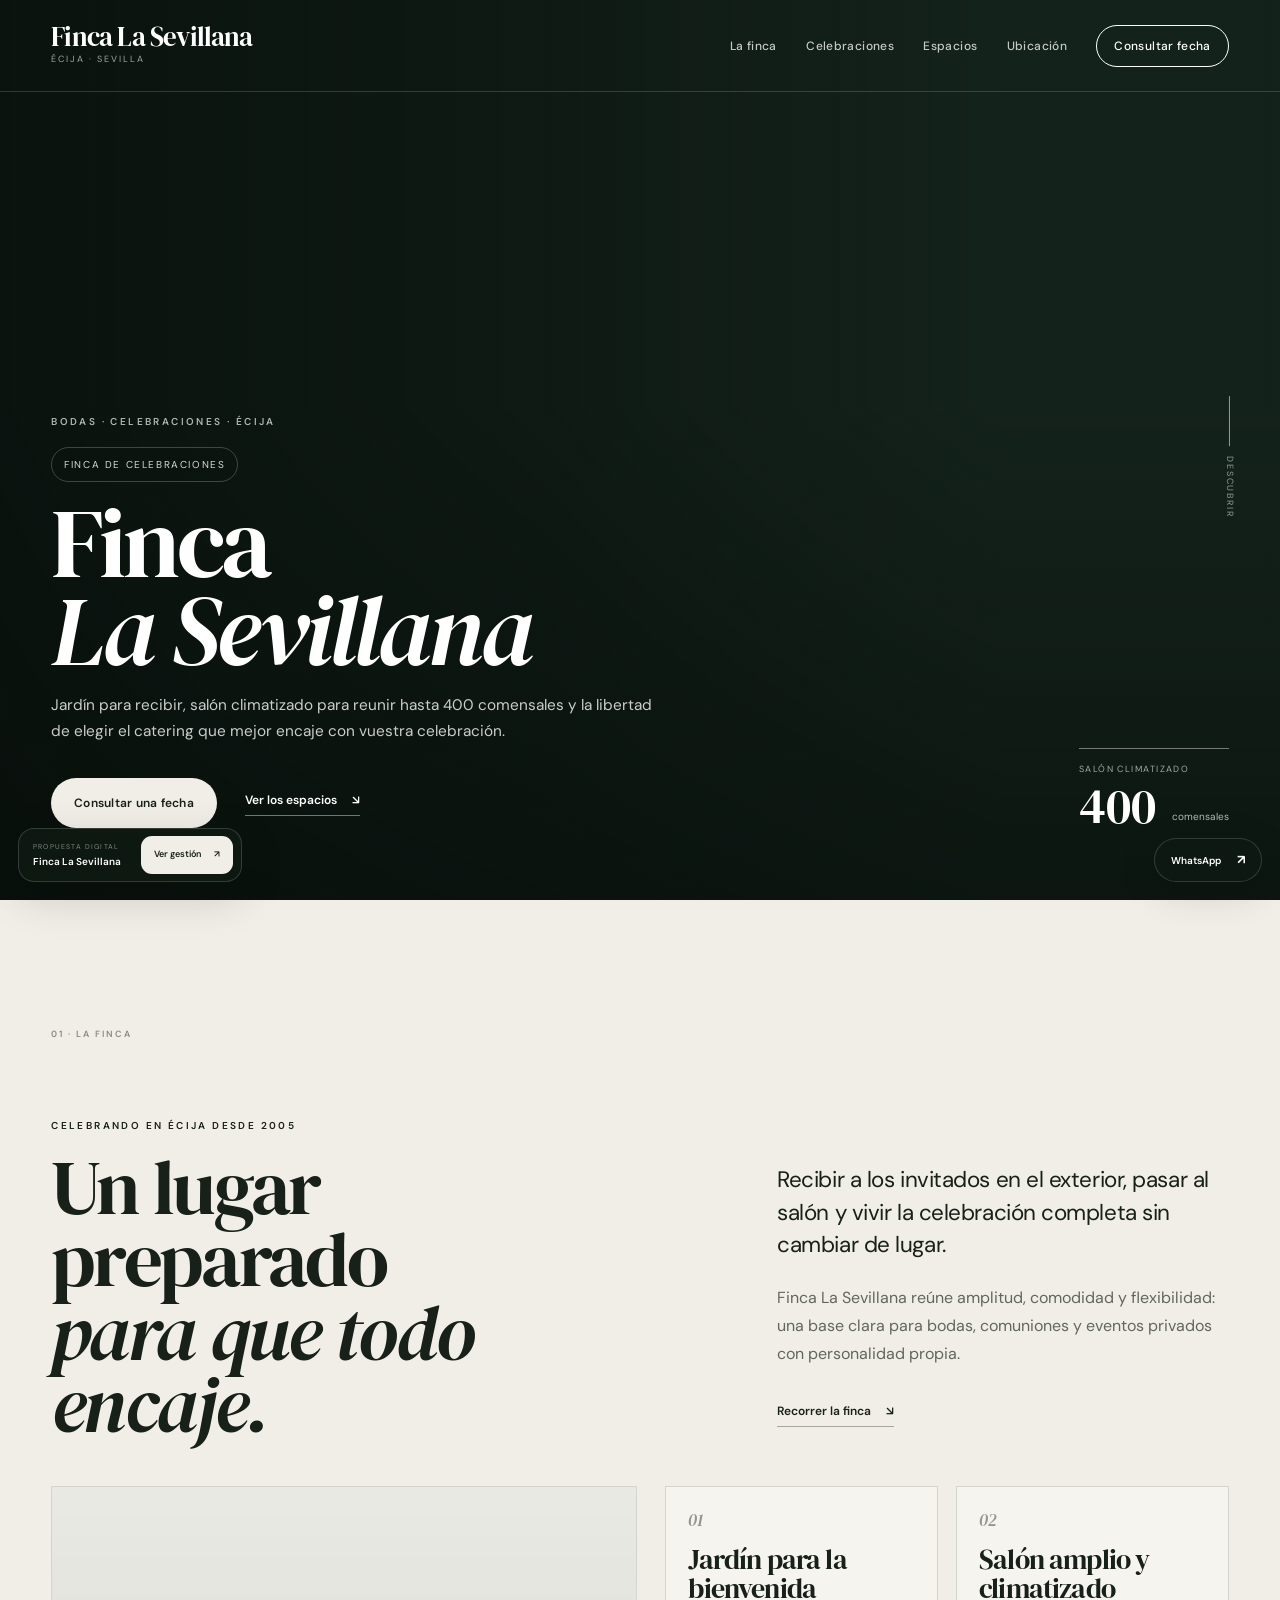
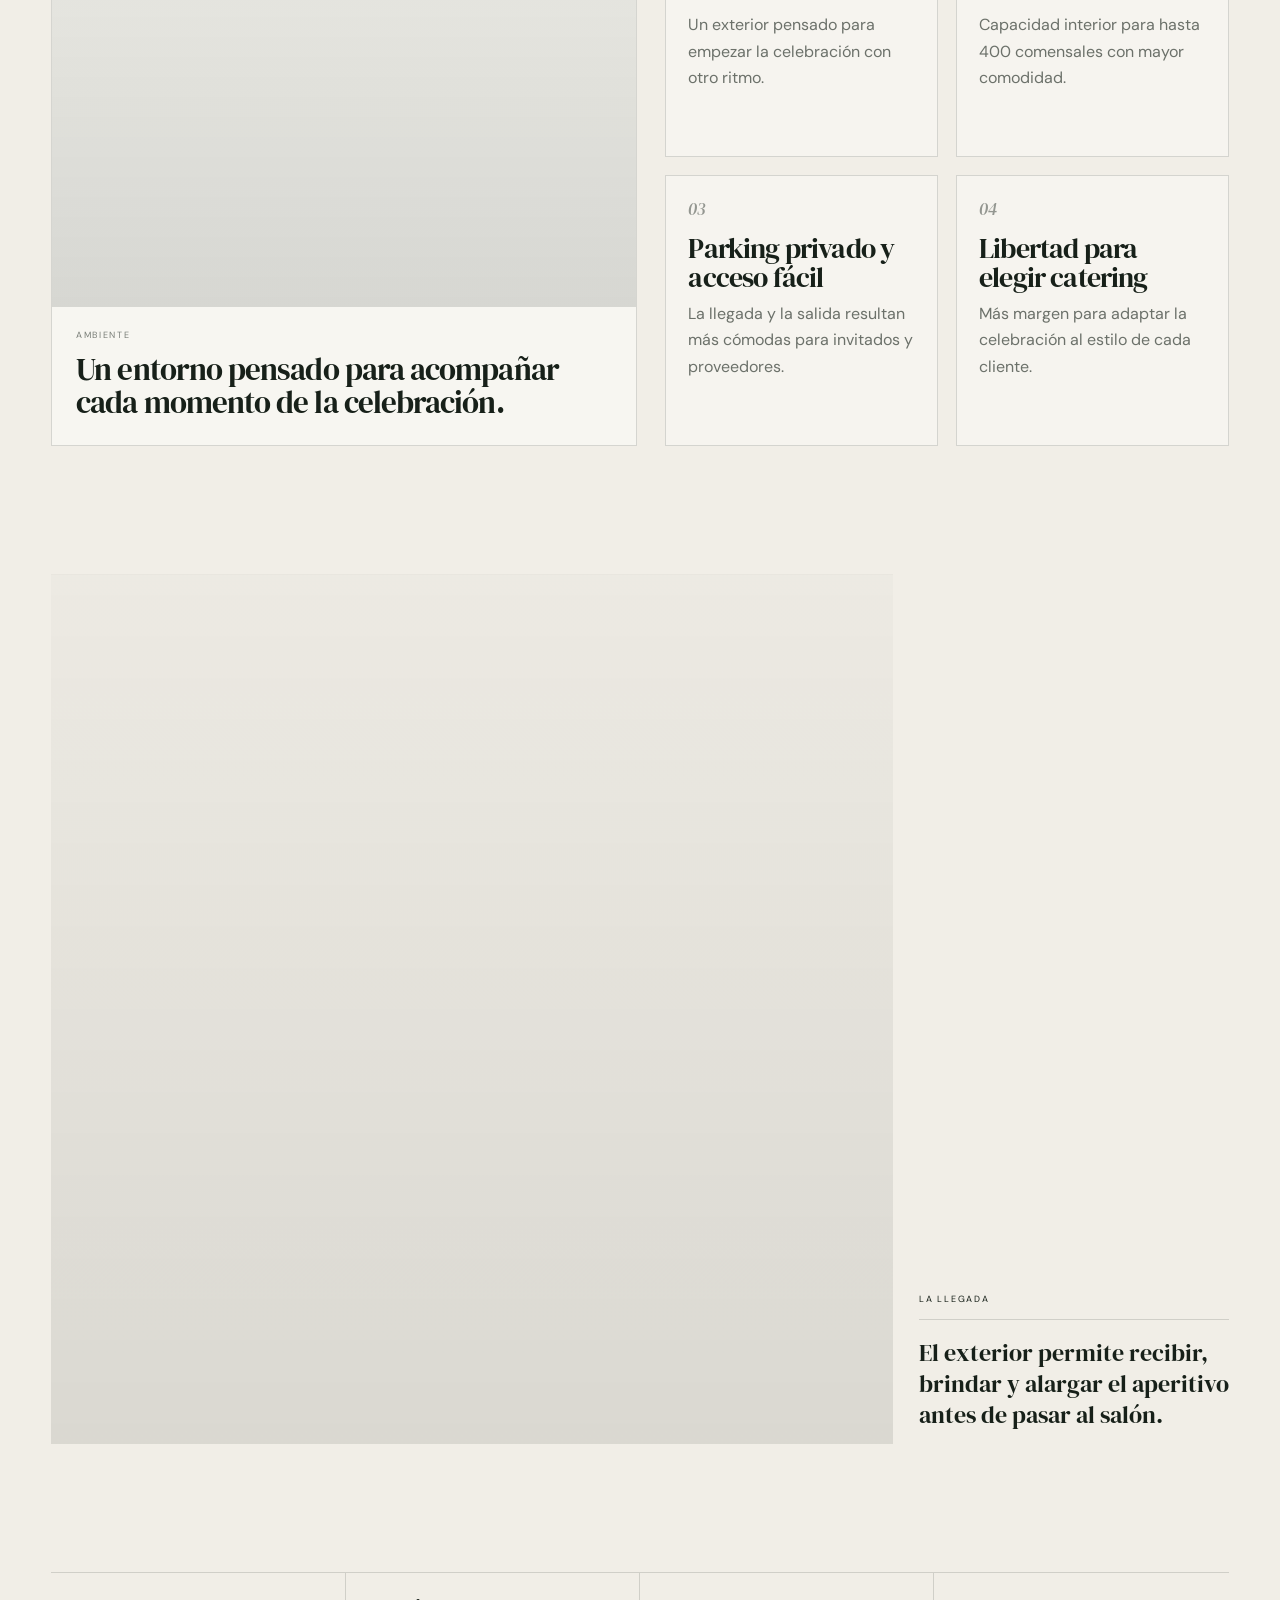
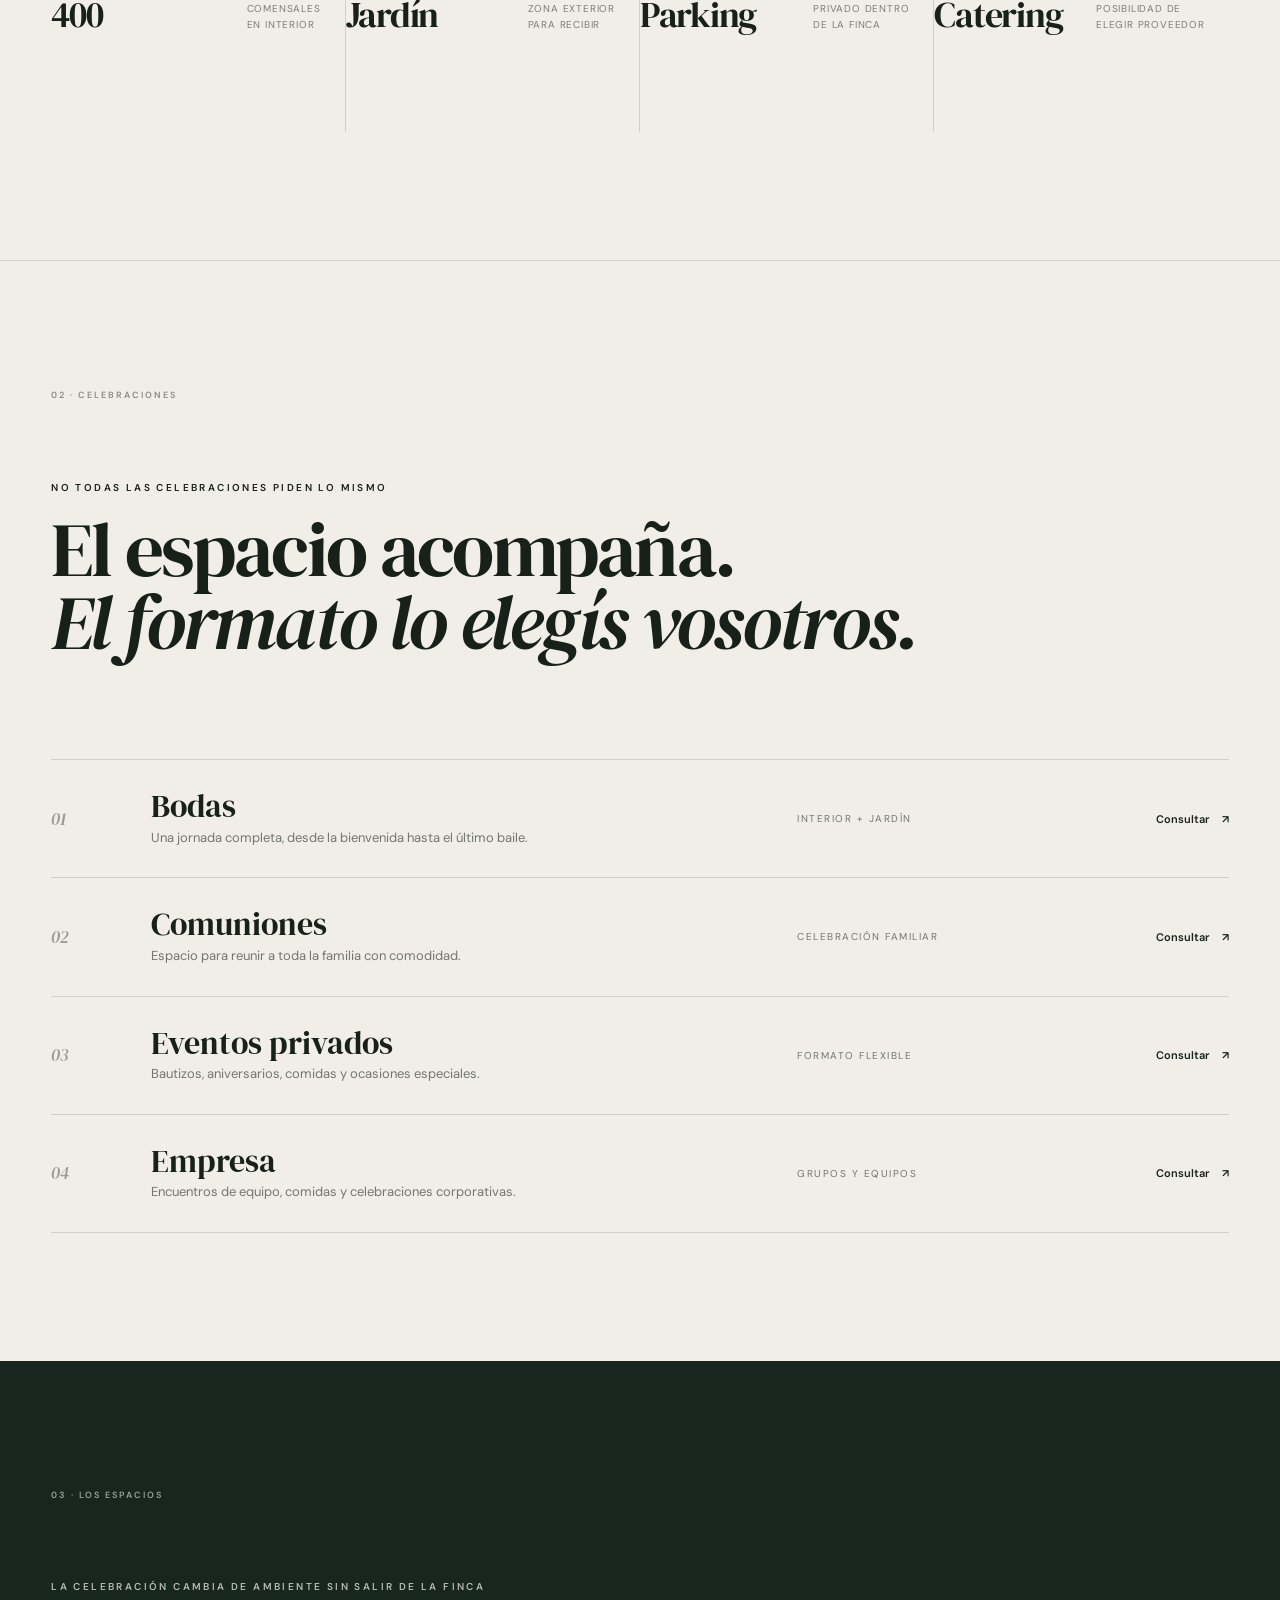
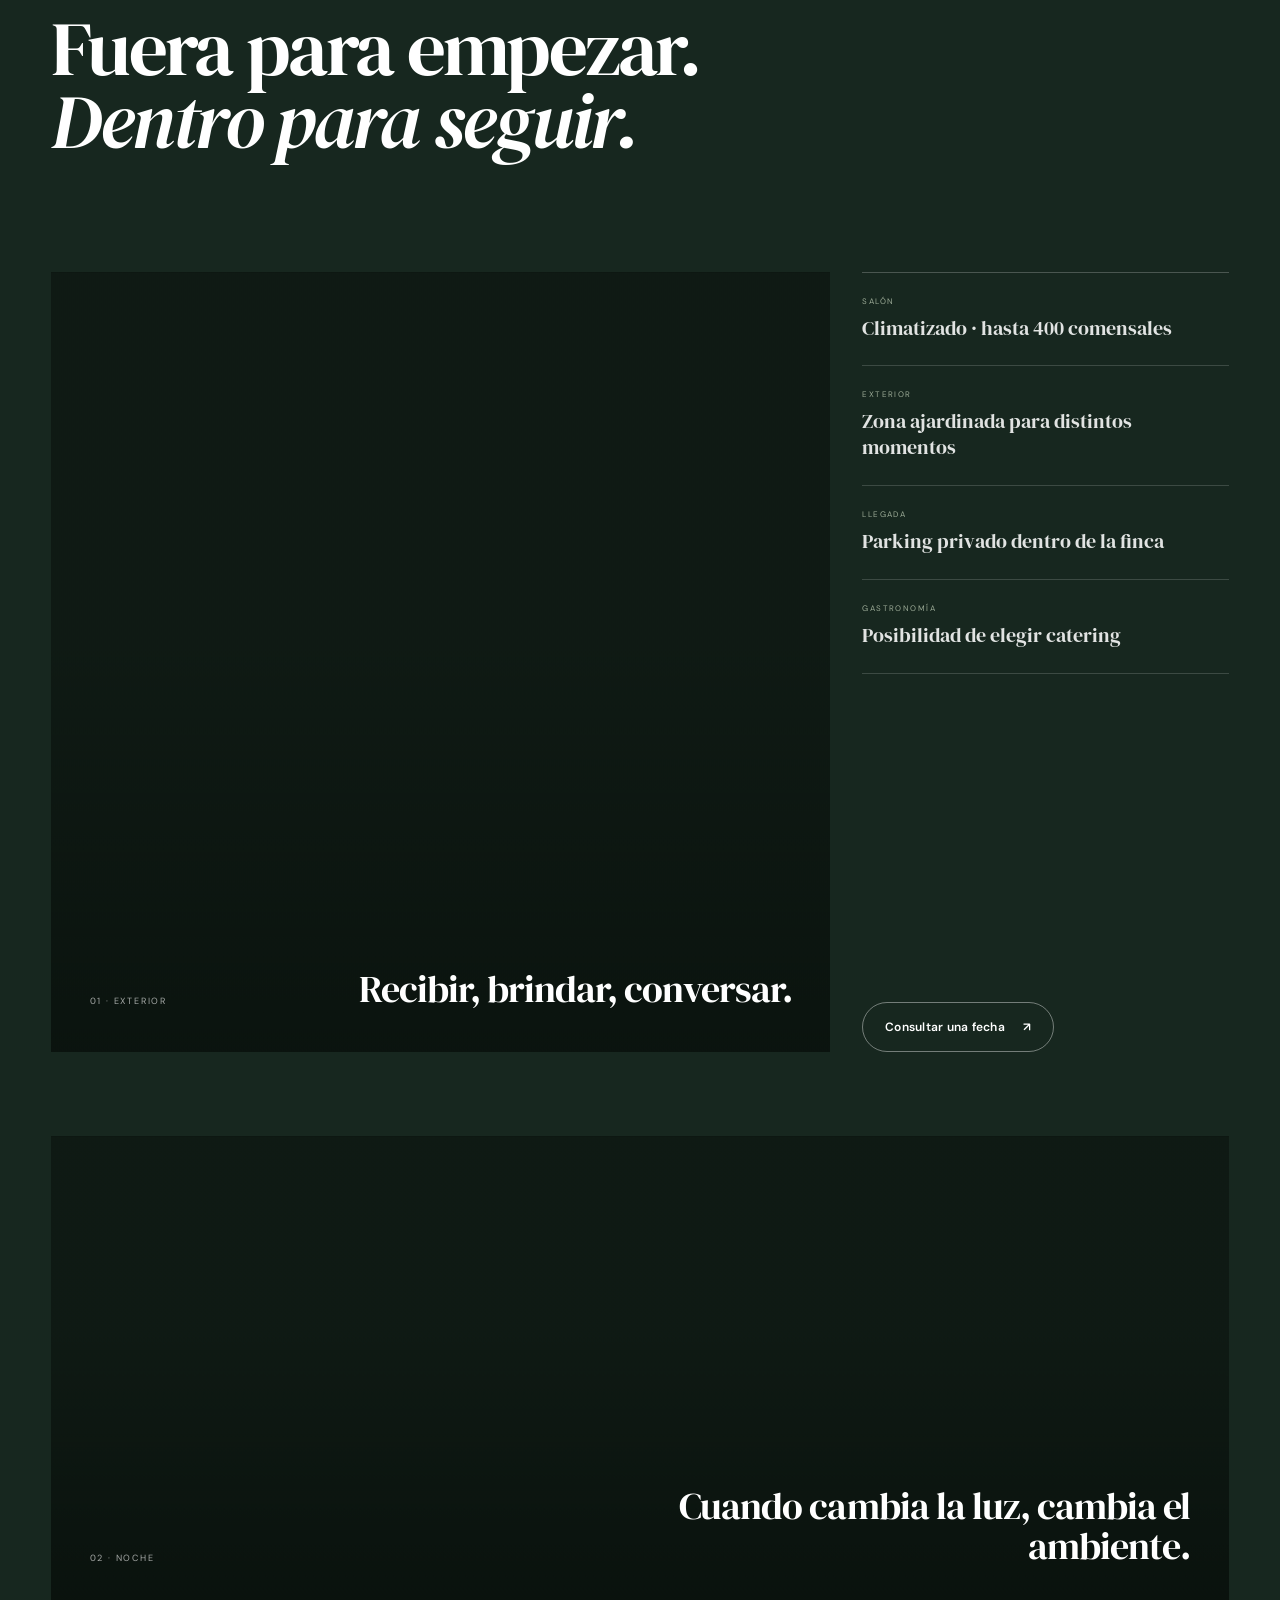
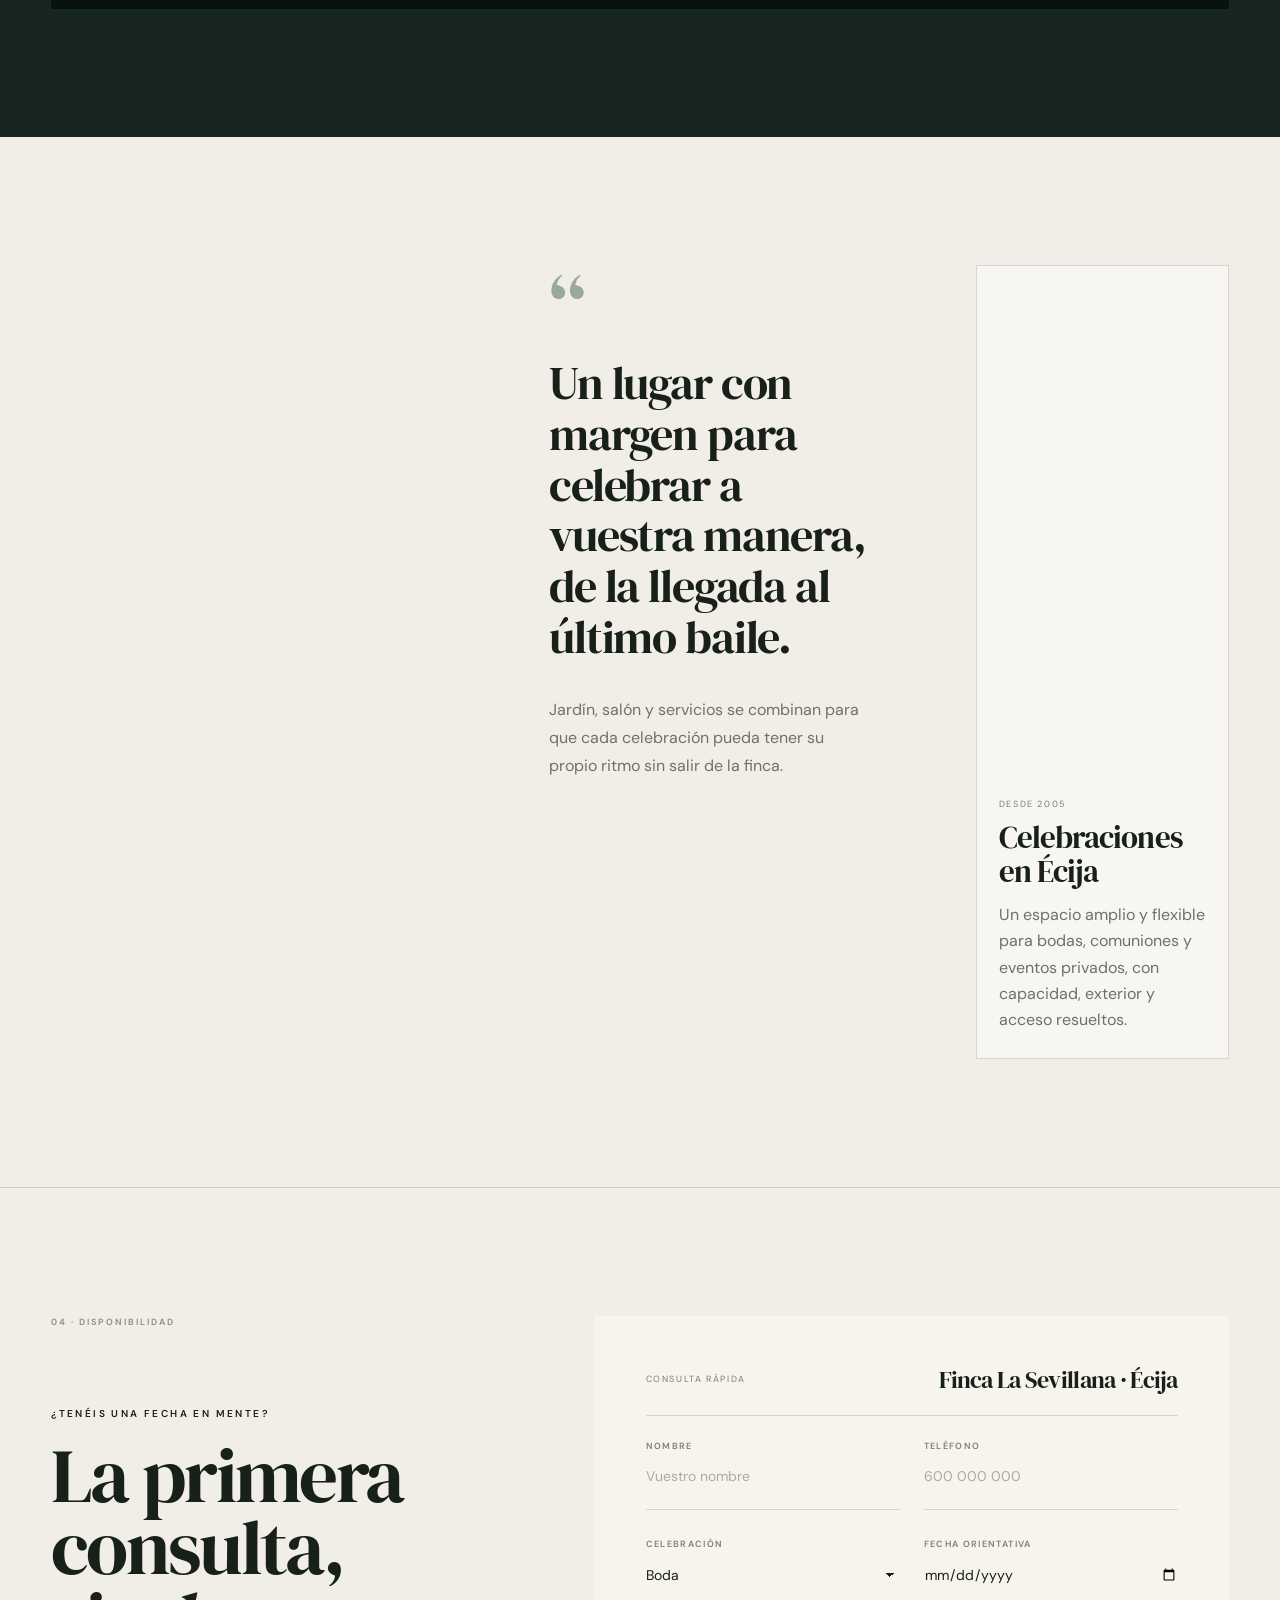
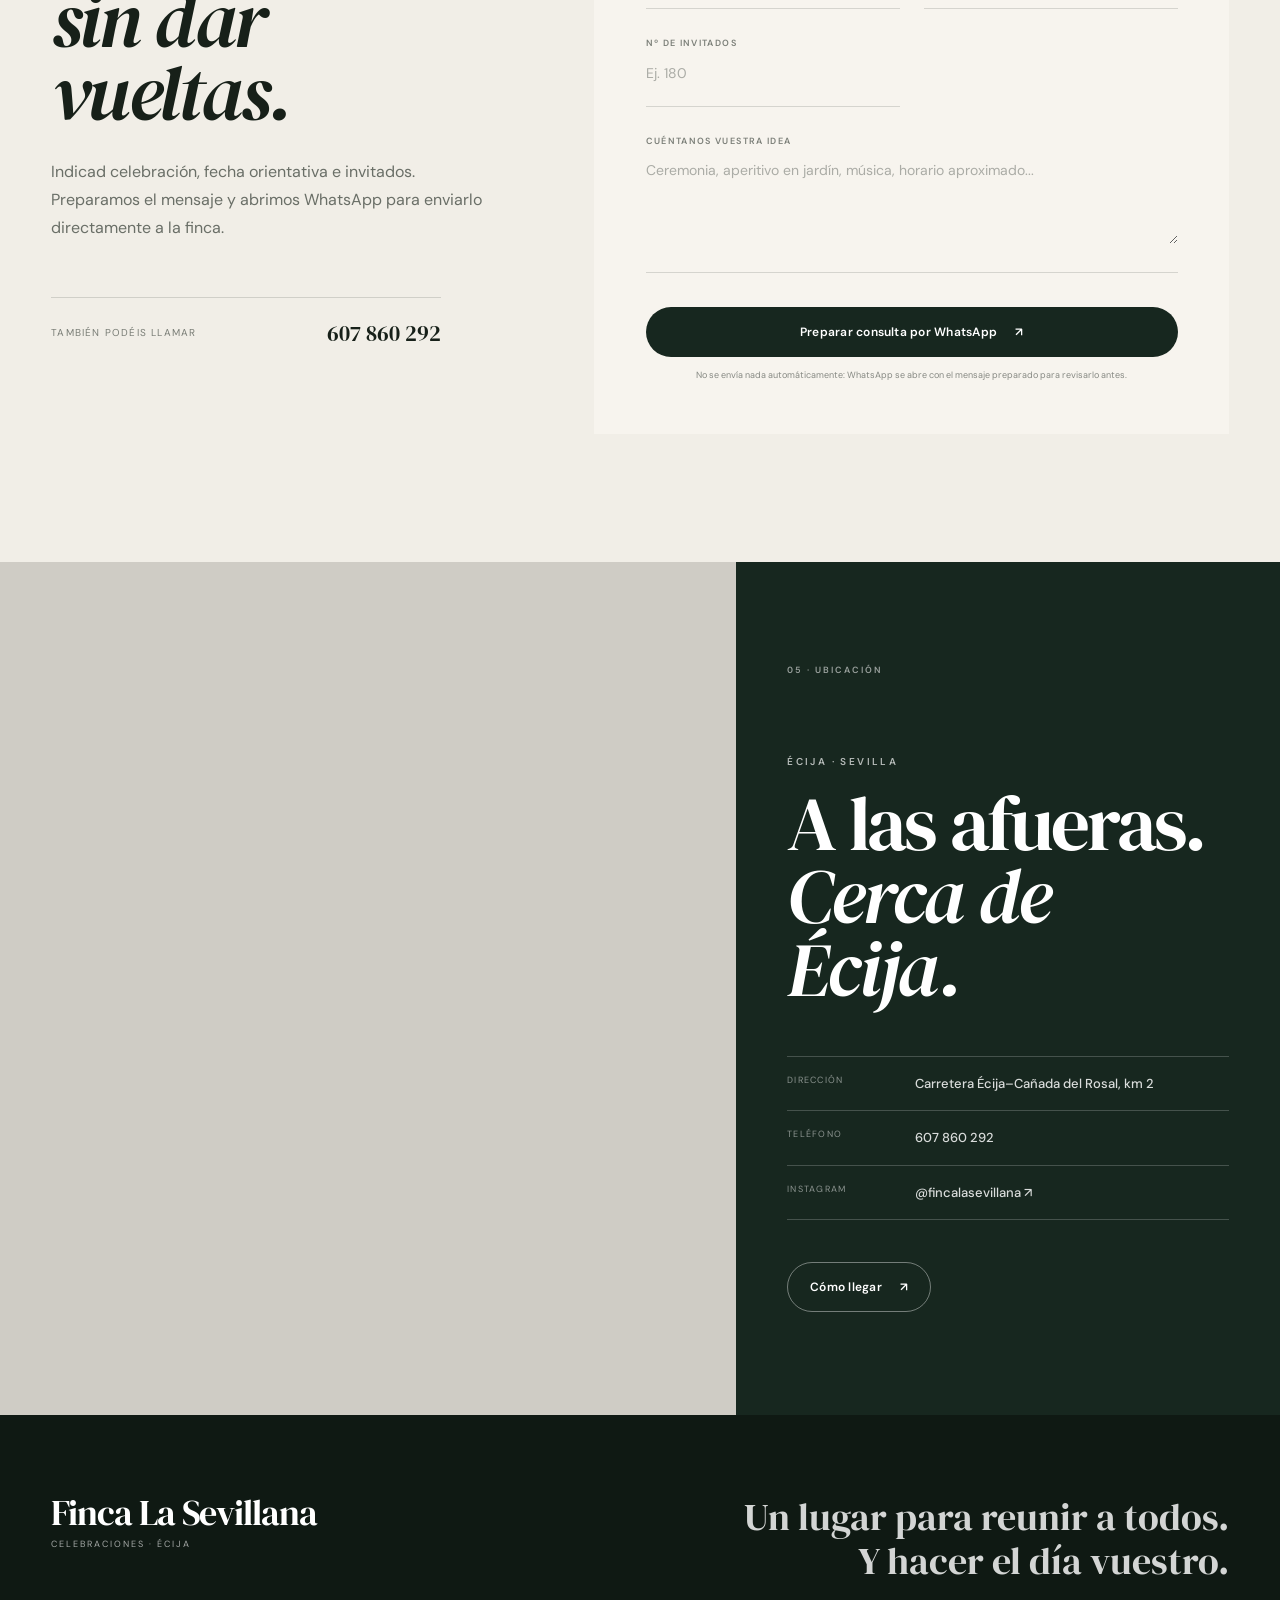
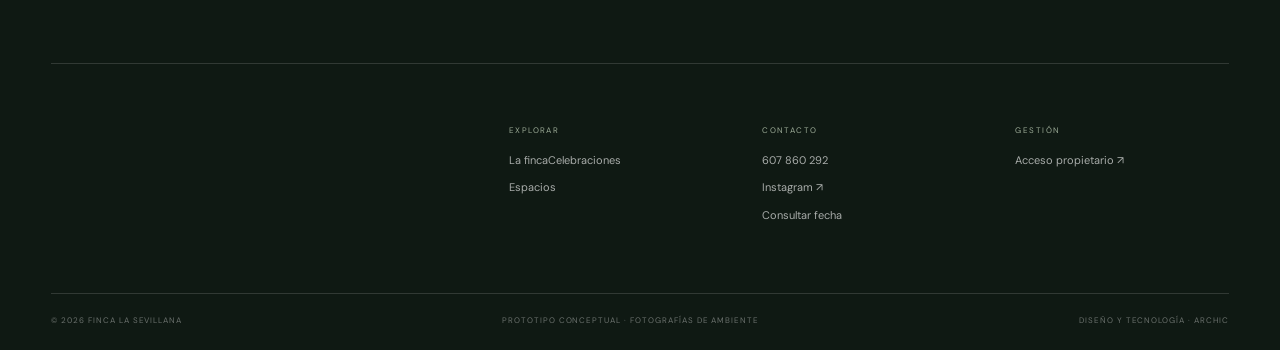
==== commit 8703cdd8: "feat: refine La Sevillana brand and visual sections" ====
--- a/index.html
+++ b/index.html
@@ -19,6 +19,7 @@
   <link href="https://fonts.googleapis.com/css2?family=DM+Sans:wght@400;500;600&family=DM+Serif+Display:ital@0;1&display=swap" rel="stylesheet">
   <link rel="stylesheet" href="/styles.css">
   <link rel="stylesheet" href="/polish.css">
+  <link rel="stylesheet" href="/brand.css">
   <script type="application/ld+json">
   {
     "@context": "https://schema.org",
@@ -42,9 +43,9 @@
   <a class="skip-link" href="#contenido">Saltar al contenido</a>
 
   <header class="header" data-header>
-    <a class="logo" href="#inicio" aria-label="Finca La Sevillana, inicio">
-      <span class="logo-monogram" aria-hidden="true">LS</span>
-      <span class="logo-copy"><strong>Finca La Sevillana</strong><small>Écija · Sevilla</small></span>
+    <a class="wordmark" href="#inicio" aria-label="Finca La Sevillana, inicio">
+      <strong>Finca La Sevillana</strong>
+      <small>Écija · Sevilla</small>
     </a>
     <button class="nav-toggle" type="button" aria-expanded="false" aria-controls="main-nav" aria-label="Abrir menú">
       <span></span><span></span>
@@ -59,13 +60,16 @@
   </header>
 
   <main id="contenido">
-    <section class="hero" id="inicio">
-      <div class="hero-photo" role="img" aria-label="Celebración al aire libre durante la noche"></div>
+    <section class="hero hero-brand" id="inicio">
+      <div class="hero-photo" role="img" aria-label="Celebración elegante al aire libre durante la noche"></div>
       <div class="hero-shade" aria-hidden="true"></div>
       <div class="hero-copy reveal">
-        <p class="eyebrow light">Bodas · Comuniones · Eventos · Écija</p>
-        <h1>Todo el día.<br><em>En un mismo lugar.</em></h1>
-        <p class="hero-lead">Jardín para recibir, salón climatizado para reunir hasta 400 comensales y la libertad de elegir el catering que encaje con vuestra celebración.</p>
+        <p class="eyebrow light">Bodas · Celebraciones · Écija</p>
+        <div class="hero-branding">
+          <span class="hero-kicker">Finca de celebraciones</span>
+          <h1>Finca<br><em>La Sevillana</em></h1>
+        </div>
+        <p class="hero-lead">Jardín para recibir, salón climatizado para reunir hasta 400 comensales y la libertad de elegir el catering que mejor encaje con vuestra celebración.</p>
         <div class="hero-actions">
           <a class="button button-light" href="#disponibilidad">Consultar una fecha</a>
           <a class="link-arrow light-link" href="#espacios">Ver los espacios <span aria-hidden="true">↘</span></a>
@@ -81,24 +85,56 @@
 
     <section class="statement section" id="finca">
       <div class="section-label">01 · La finca</div>
-      <div class="statement-grid">
+      <div class="statement-grid enhanced-grid">
         <div class="statement-title reveal">
           <p class="eyebrow">Celebrando en Écija desde 2005</p>
-          <h2>Una finca preparada<br><em>para que el plan fluya.</em></h2>
+          <h2>Un lugar preparado<br><em>para que todo encaje.</em></h2>
         </div>
         <div class="statement-copy reveal delay-1">
-          <p class="lead">Llegar, recibir a los invitados, disfrutar del exterior y pasar al salón sin cambiar de escenario.</p>
-          <p>Finca La Sevillana reúne zona ajardinada, salón climatizado, parking privado y libertad para elegir catering. Lo esencial para plantear cada celebración con margen y sin encajarla en una fórmula cerrada.</p>
+          <p class="lead">Recibir a los invitados en el exterior, pasar al salón y vivir la celebración completa sin cambiar de lugar.</p>
+          <p>Finca La Sevillana reúne amplitud, comodidad y flexibilidad: una base clara para bodas, comuniones y eventos privados con personalidad propia.</p>
           <a class="link-arrow" href="#espacios">Recorrer la finca <span aria-hidden="true">↘</span></a>
         </div>
       </div>
+
+      <div class="intro-visual reveal delay-1">
+        <article class="intro-photo-card">
+          <div class="intro-photo" role="img" aria-label="Mesa elegante preparada para una celebración"></div>
+          <div class="intro-photo-copy">
+            <span>Ambiente</span>
+            <strong>Un entorno pensado para acompañar cada momento de la celebración.</strong>
+          </div>
+        </article>
+        <div class="intro-highlights">
+          <article>
+            <span>01</span>
+            <strong>Jardín para la bienvenida</strong>
+            <p>Un exterior pensado para empezar la celebración con otro ritmo.</p>
+          </article>
+          <article>
+            <span>02</span>
+            <strong>Salón amplio y climatizado</strong>
+            <p>Capacidad interior para hasta 400 comensales con mayor comodidad.</p>
+          </article>
+          <article>
+            <span>03</span>
+            <strong>Parking privado y acceso fácil</strong>
+            <p>La llegada y la salida resultan más cómodas para invitados y proveedores.</p>
+          </article>
+          <article>
+            <span>04</span>
+            <strong>Libertad para elegir catering</strong>
+            <p>Más margen para adaptar la celebración al estilo de cada cliente.</p>
+          </article>
+        </div>
+      </div>
     </section>
 
     <section class="media-feature section flush-top">
-      <div class="media-photo media-photo-main reveal" role="img" aria-label="Montaje de una celebración en jardín"></div>
+      <div class="media-photo media-photo-main reveal" role="img" aria-label="Montaje de celebración en jardín"></div>
       <div class="media-note reveal delay-1">
         <span>La llegada</span>
-        <p>El exterior permite empezar con otro ritmo: bienvenida, aperitivo, fotos y conversación antes de sentarse a la mesa.</p>
+        <p>El exterior permite recibir, brindar y alargar el aperitivo antes de pasar al salón.</p>
       </div>
     </section>
 
@@ -173,16 +209,21 @@
       </div>
     </section>
 
-    <section class="editorial section">
+    <section class="editorial section editorial-split">
       <div class="editorial-photo reveal" role="img" aria-label="Detalle cuidado de una mesa para celebración"></div>
       <div class="editorial-copy reveal delay-1">
         <span class="quote-mark">“</span>
-        <blockquote>Una buena finca no obliga a elegir entre amplitud y libertad.</blockquote>
-        <p>Aquí la base ya está resuelta: capacidad, exterior, acceso y margen para decidir cómo queréis plantear la celebración.</p>
-      </div>
-    </section>
-
-    <section class="availability section" id="disponibilidad">
+        <blockquote>Un lugar con margen para celebrar a vuestra manera, de la llegada al último baile.</blockquote>
+        <p>Jardín, salón y servicios se combinan para que cada celebración pueda tener su propio ritmo sin salir de la finca.</p>
+      </div>
+      <div class="editorial-sidecard reveal delay-2">
+        <span>Desde 2005</span>
+        <strong>Celebraciones en Écija</strong>
+        <p>Un espacio amplio y flexible para bodas, comuniones y eventos privados, con capacidad, exterior y acceso resueltos.</p>
+      </div>
+    </section>
+
+    <section class="availability section availability-refined" id="disponibilidad">
       <div class="availability-intro reveal">
         <div class="section-label">04 · Disponibilidad</div>
         <p class="eyebrow">¿Tenéis una fecha en mente?</p>
@@ -195,6 +236,10 @@
       </div>
 
       <form class="form reveal delay-1" id="availability-form">
+        <div class="form-topline">
+          <span>Consulta rápida</span>
+          <strong>Finca La Sevillana · Écija</strong>
+        </div>
         <div class="form-grid">
           <label><span>Nombre</span><input type="text" name="name" autocomplete="name" required placeholder="Vuestro nombre"></label>
           <label><span>Teléfono</span><input type="tel" name="phone" autocomplete="tel" required placeholder="600 000 000"></label>
@@ -228,11 +273,11 @@
 
   <footer class="footer">
     <div class="footer-top">
-      <a class="footer-brand" href="#inicio"><span>LS</span><div><strong>Finca La Sevillana</strong><small>Celebraciones · Écija</small></div></a>
+      <a class="footer-wordmark" href="#inicio"><strong>Finca La Sevillana</strong><small>Celebraciones · Écija</small></a>
       <p>Un lugar para reunir a todos.<br>Y hacer el día vuestro.</p>
     </div>
     <div class="footer-nav">
-      <div><span>Explorar</span><a href="#finca">La finca</a><a href="#celebraciones">Celebraciones</a><a href="#espacios">Espacios</a></div>
+      <div><span>Explorar</span><a href="#finca">La finca</a<a href="#celebraciones">Celebraciones</a><a href="#espacios">Espacios</a></div>
       <div><span>Contacto</span><a href="tel:+34607860292">607 860 292</a><a href="https://www.instagram.com/fincalasevillana/" target="_blank" rel="noopener">Instagram ↗</a><a href="#disponibilidad">Consultar fecha</a></div>
       <div><span>Gestión</span><a href="/studio.html">Acceso propietario ↗</a></div>
     </div>
--- a/brand.css
+++ b/brand.css
@@ -0,0 +1,172 @@
+.wordmark,
+.footer-wordmark {
+  display: inline-flex;
+  flex-direction: column;
+  gap: 3px;
+}
+
+.wordmark strong,
+.footer-wordmark strong {
+  font-family: var(--serif);
+  font-size: clamp(20px, 2.1vw, 28px);
+  font-weight: 400;
+  letter-spacing: -.03em;
+  line-height: .96;
+}
+
+.wordmark small,
+.footer-wordmark small {
+  font-size: 9px;
+  letter-spacing: .22em;
+  text-transform: uppercase;
+  opacity: .62;
+}
+
+.hero-brand .hero-copy { width: min(820px, 76vw); }
+.hero-branding { margin-bottom: 20px; }
+.hero-kicker {
+  display: inline-block;
+  margin-bottom: 18px;
+  padding: 9px 12px;
+  border: 1px solid rgba(255,255,255,.22);
+  border-radius: 999px;
+  font-size: 10px;
+  letter-spacing: .16em;
+  text-transform: uppercase;
+  color: rgba(255,255,255,.84);
+  backdrop-filter: blur(8px);
+}
+.hero-brand h1 em { font-style: italic; }
+.hero-brand h1 { margin-bottom: 16px; }
+
+.enhanced-grid { margin-bottom: 46px; }
+.intro-visual {
+  display: grid;
+  grid-template-columns: 1.02fr .98fr;
+  gap: 28px;
+  align-items: stretch;
+}
+.intro-photo-card {
+  display: grid;
+  grid-template-rows: minmax(380px, 1fr) auto;
+  background: rgba(255,255,255,.42);
+  border: 1px solid var(--line);
+}
+.intro-photo {
+  min-height: 420px;
+  background-image: linear-gradient(rgba(17,27,20,.06), rgba(17,27,20,.14)), url('https://images.unsplash.com/photo-1519225421980-715cb0215aed?auto=format&fit=crop&fm=jpg&q=82&w=1600');
+  background-size: cover;
+  background-position: center;
+}
+.intro-photo-copy {
+  display: flex;
+  flex-direction: column;
+  gap: 10px;
+  padding: 22px 24px 26px;
+}
+.intro-photo-copy span,
+.editorial-sidecard span,
+.form-topline span {
+  font-size: 9px;
+  letter-spacing: .18em;
+  text-transform: uppercase;
+  opacity: .56;
+}
+.intro-photo-copy strong,
+.editorial-sidecard strong,
+.form-topline strong {
+  font-family: var(--serif);
+  font-weight: 400;
+  font-size: clamp(26px, 2.4vw, 36px);
+  line-height: 1.08;
+  letter-spacing: -.03em;
+}
+.intro-highlights {
+  display: grid;
+  grid-template-columns: repeat(2, minmax(0, 1fr));
+  gap: 18px;
+}
+.intro-highlights article,
+.editorial-sidecard {
+  padding: 22px 22px 24px;
+  background: rgba(255,255,255,.34);
+  border: 1px solid var(--line);
+}
+.intro-highlights article span {
+  display: inline-block;
+  margin-bottom: 16px;
+  font: italic 17px/1 var(--serif);
+  opacity: .44;
+}
+.intro-highlights article strong {
+  display: block;
+  margin-bottom: 10px;
+  font-family: var(--serif);
+  font-weight: 400;
+  font-size: 28px;
+  line-height: 1.02;
+  letter-spacing: -.03em;
+}
+.intro-highlights article p,
+.editorial-sidecard p {
+  margin-bottom: 0;
+  color: rgba(23,32,25,.62);
+  line-height: 1.65;
+}
+
+.editorial-split {
+  grid-template-columns: 1fr .82fr .64fr;
+  align-items: stretch;
+}
+.editorial-sidecard {
+  display: flex;
+  flex-direction: column;
+  justify-content: flex-end;
+  background: rgba(255,255,255,.45);
+}
+.editorial-sidecard strong { margin: 10px 0 14px; }
+
+.availability-refined .form {
+  position: relative;
+  overflow: hidden;
+}
+.form-topline {
+  display: flex;
+  justify-content: space-between;
+  align-items: center;
+  gap: 20px;
+  padding-bottom: 22px;
+  margin-bottom: 24px;
+  border-bottom: 1px solid var(--line);
+}
+.form-topline strong {
+  font-size: 24px;
+}
+
+.footer-wordmark strong { font-size: clamp(28px, 2.8vw, 40px); line-height: .98; }
+.footer-wordmark small { margin-top: 5px; }
+
+@media (max-width: 1100px) {
+  .intro-visual,
+  .editorial-split { grid-template-columns: 1fr; }
+  .intro-photo { min-height: 360px; }
+}
+
+@media (max-width: 980px) {
+  .nav .wordmark,
+  .header .wordmark { position: relative; z-index: 3; }
+}
+
+@media (max-width: 680px) {
+  .wordmark strong { font-size: 19px; }
+  .wordmark small { display: none; }
+  .hero-kicker { margin-bottom: 14px; }
+  .intro-photo { min-height: 300px; }
+  .intro-highlights { grid-template-columns: 1fr; }
+  .intro-highlights article strong { font-size: 24px; }
+  .form-topline {
+    flex-direction: column;
+    align-items: flex-start;
+  }
+  .footer-wordmark strong { font-size: 30px; }
+}
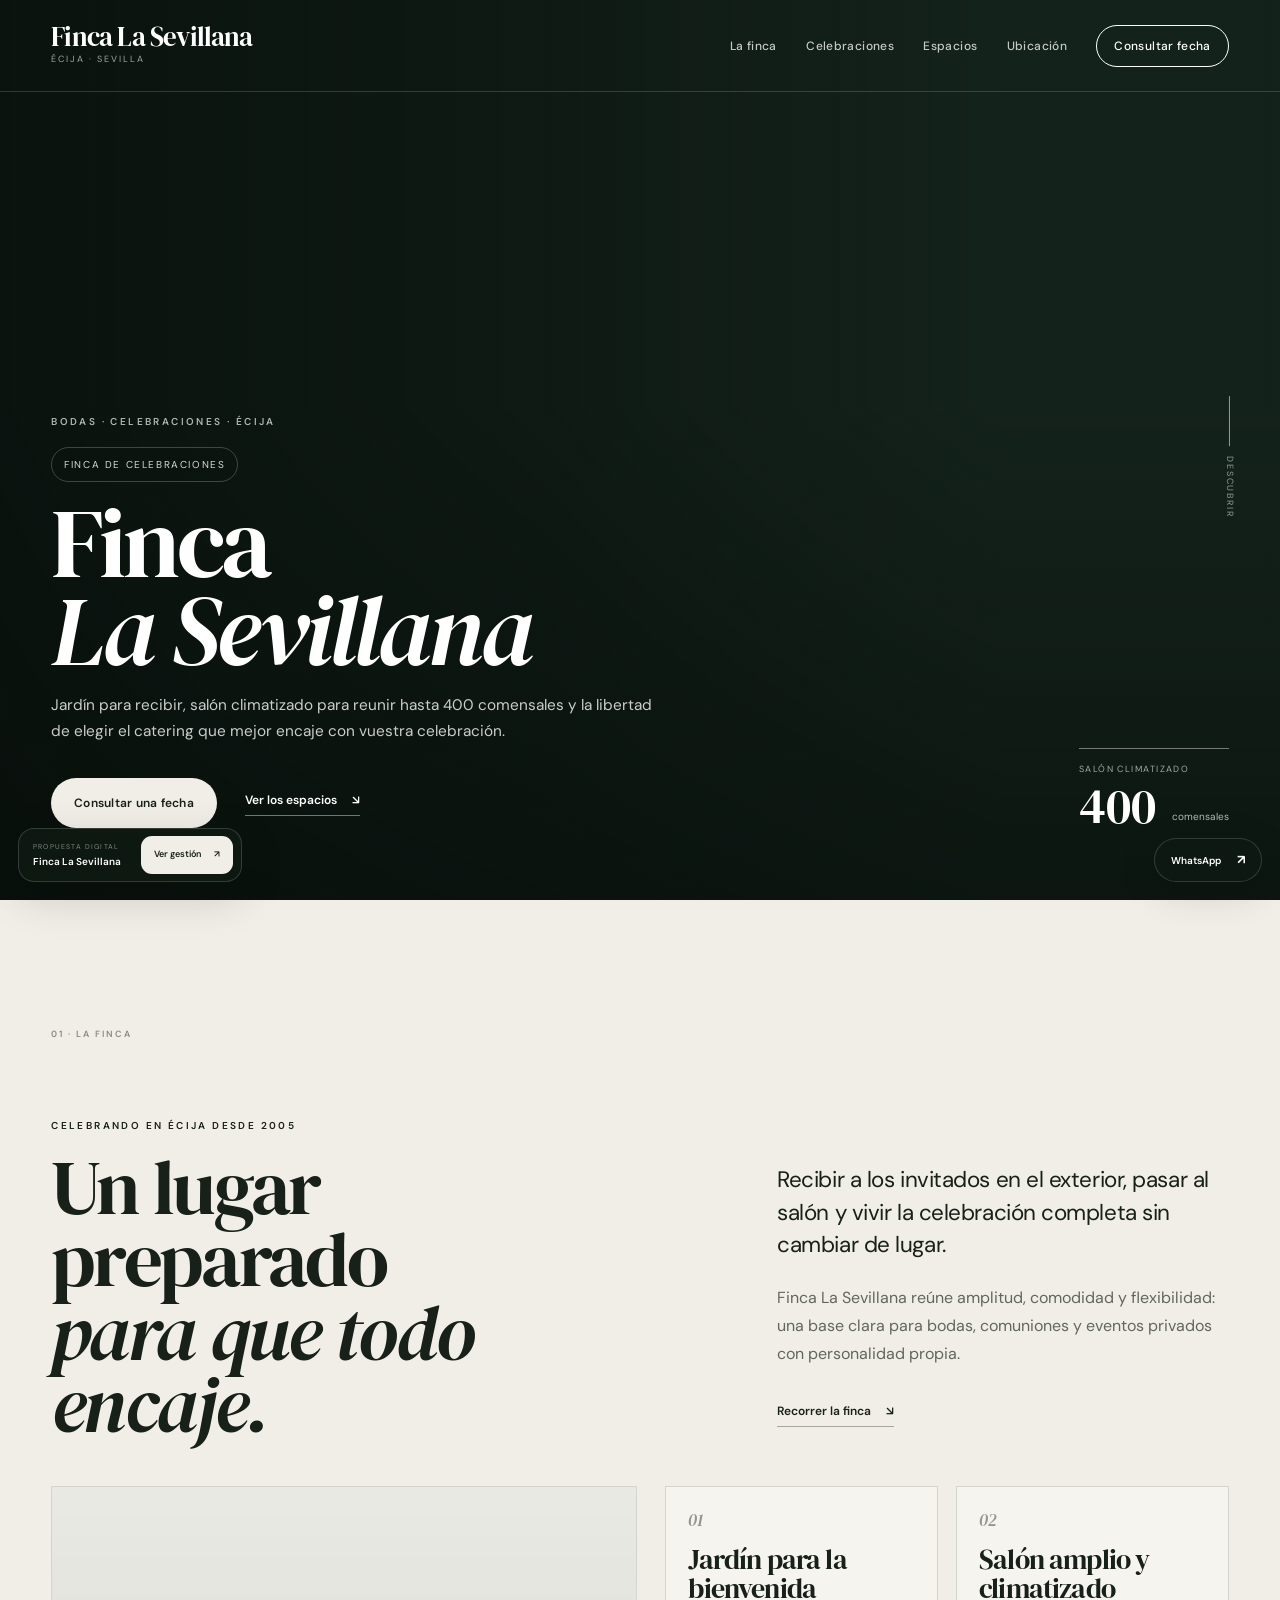
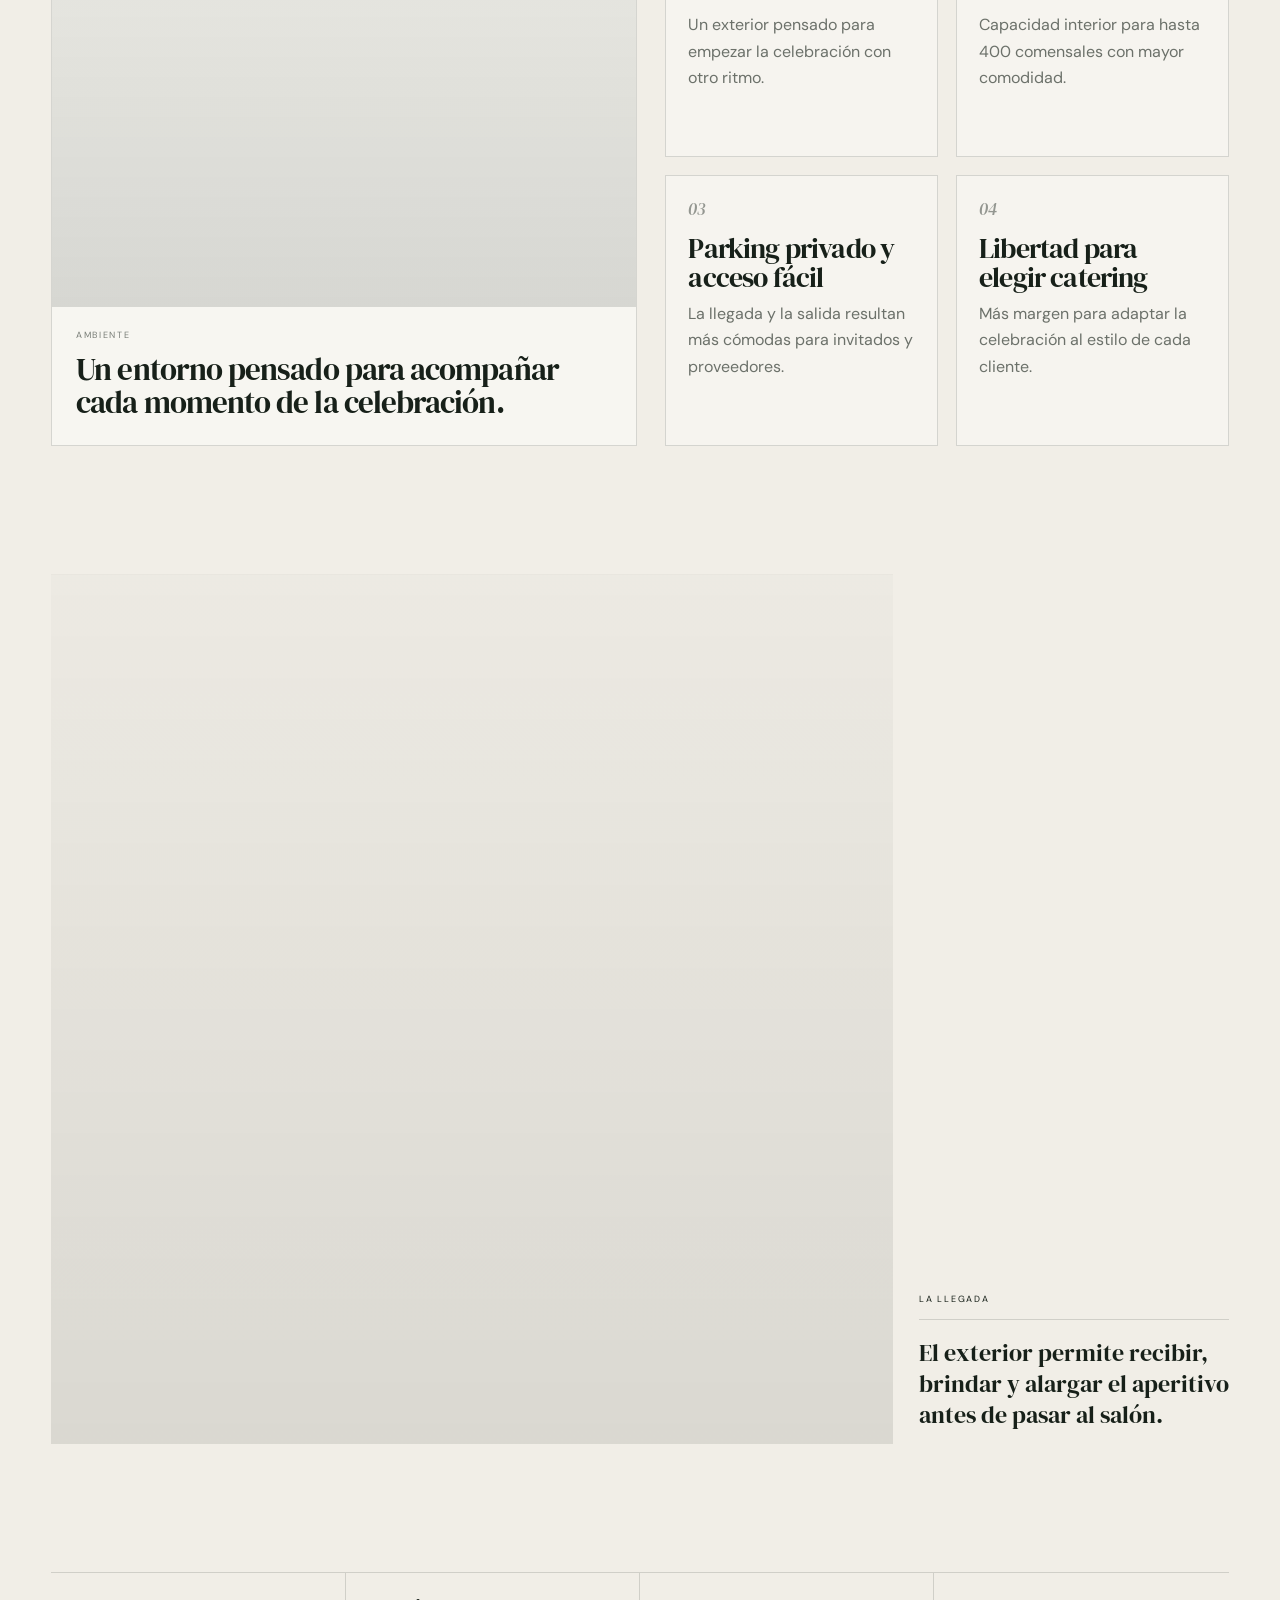
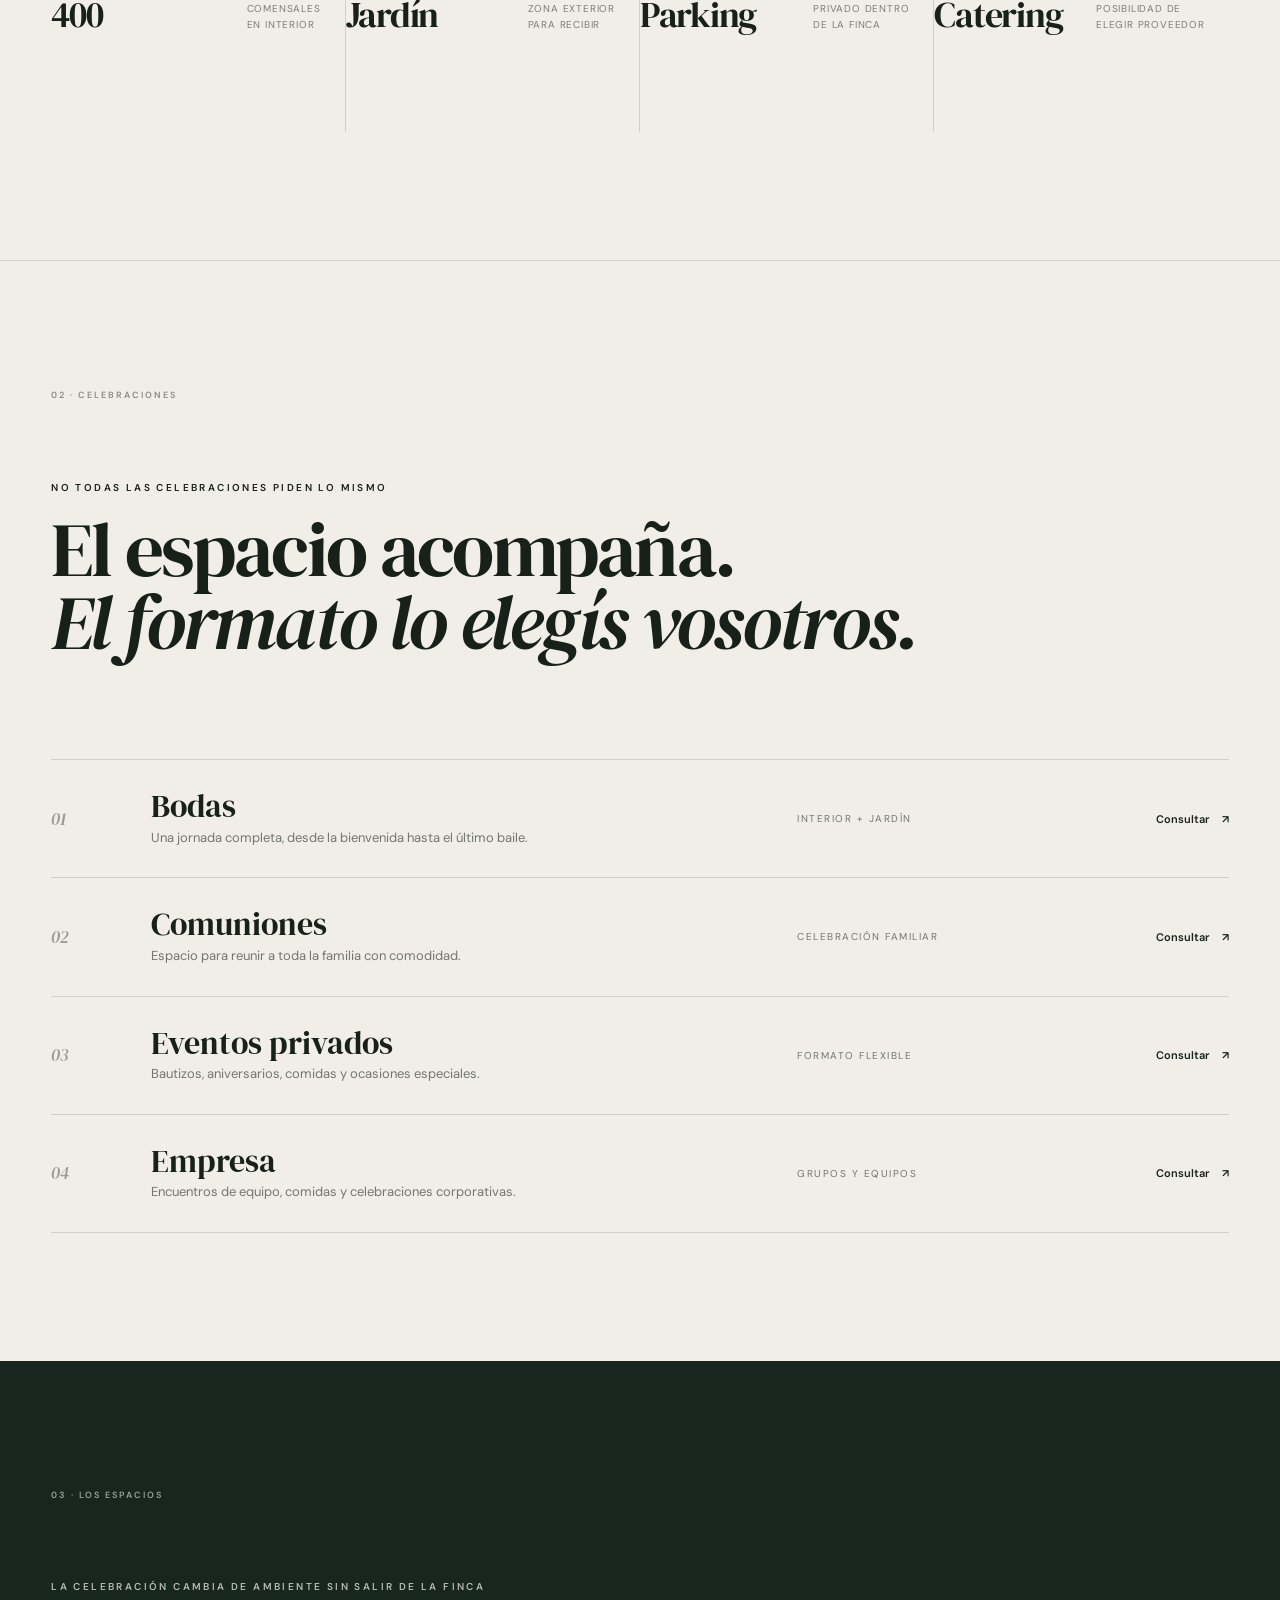
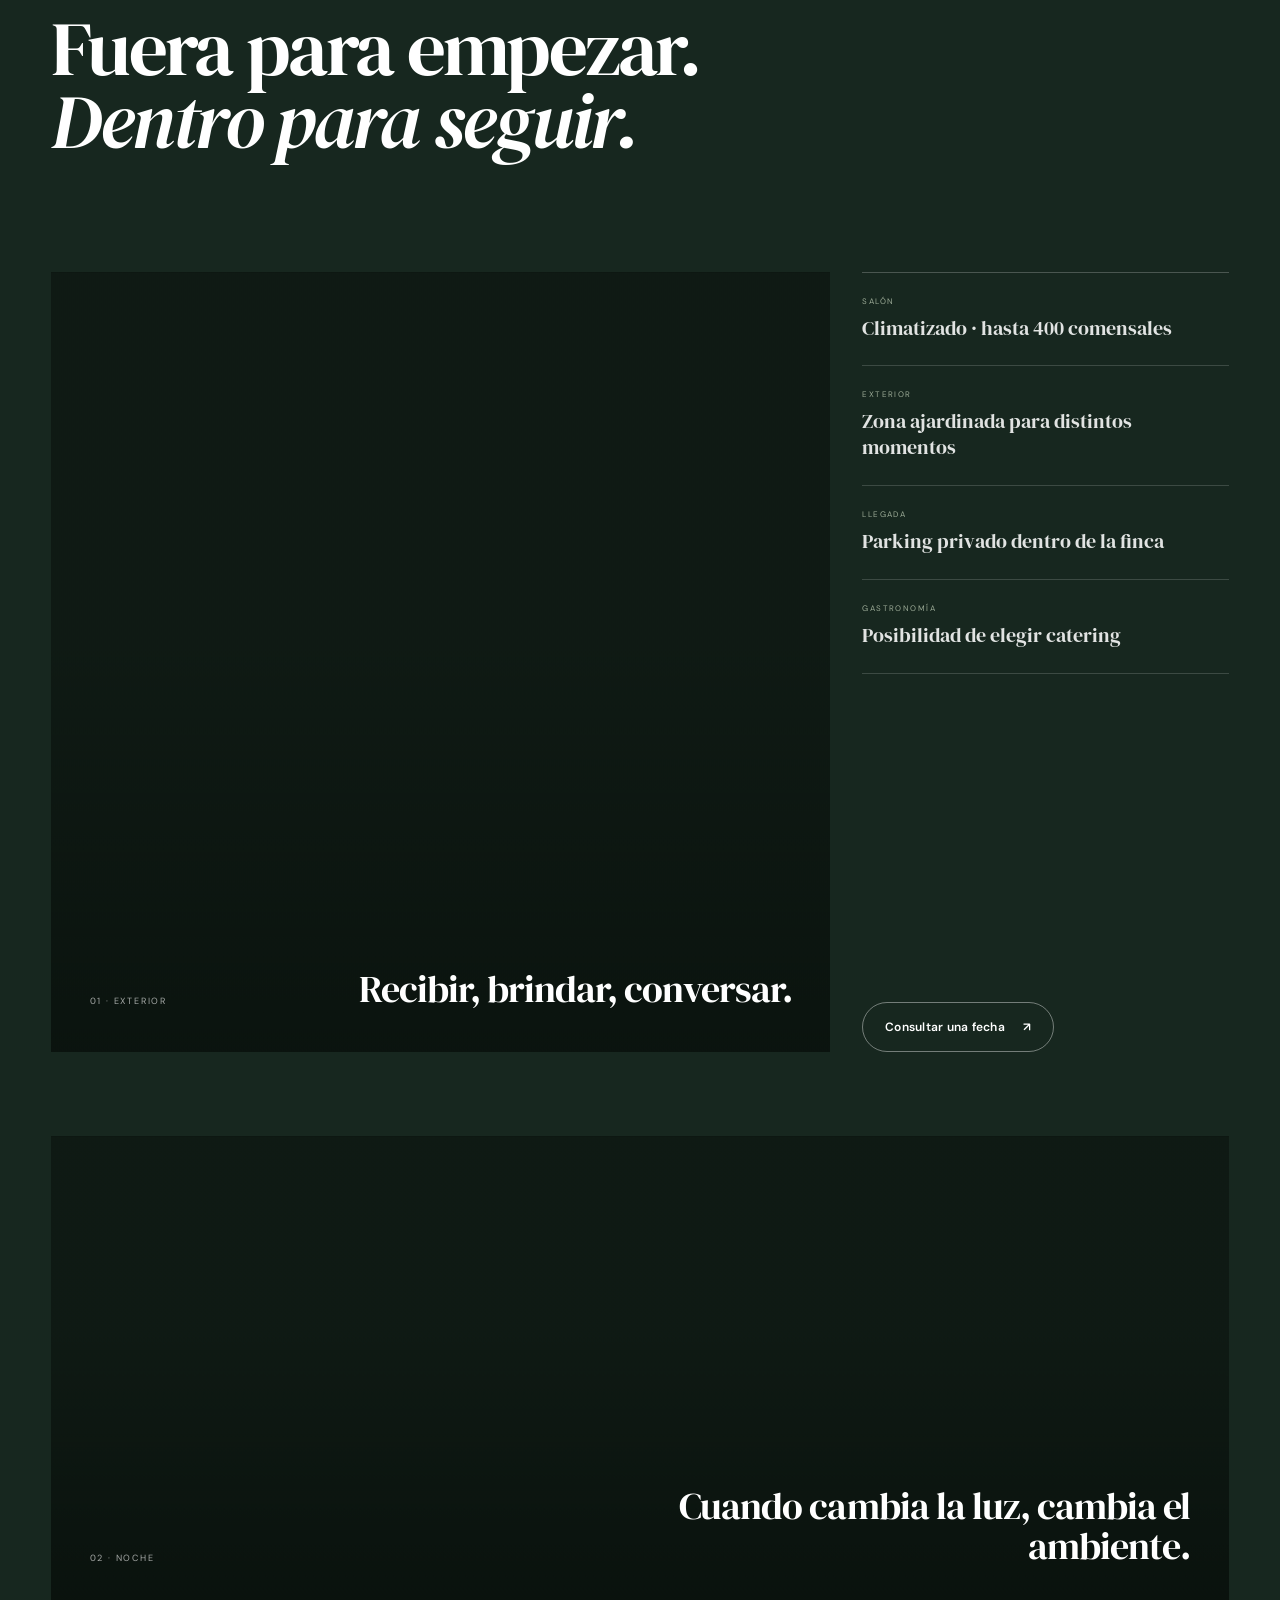
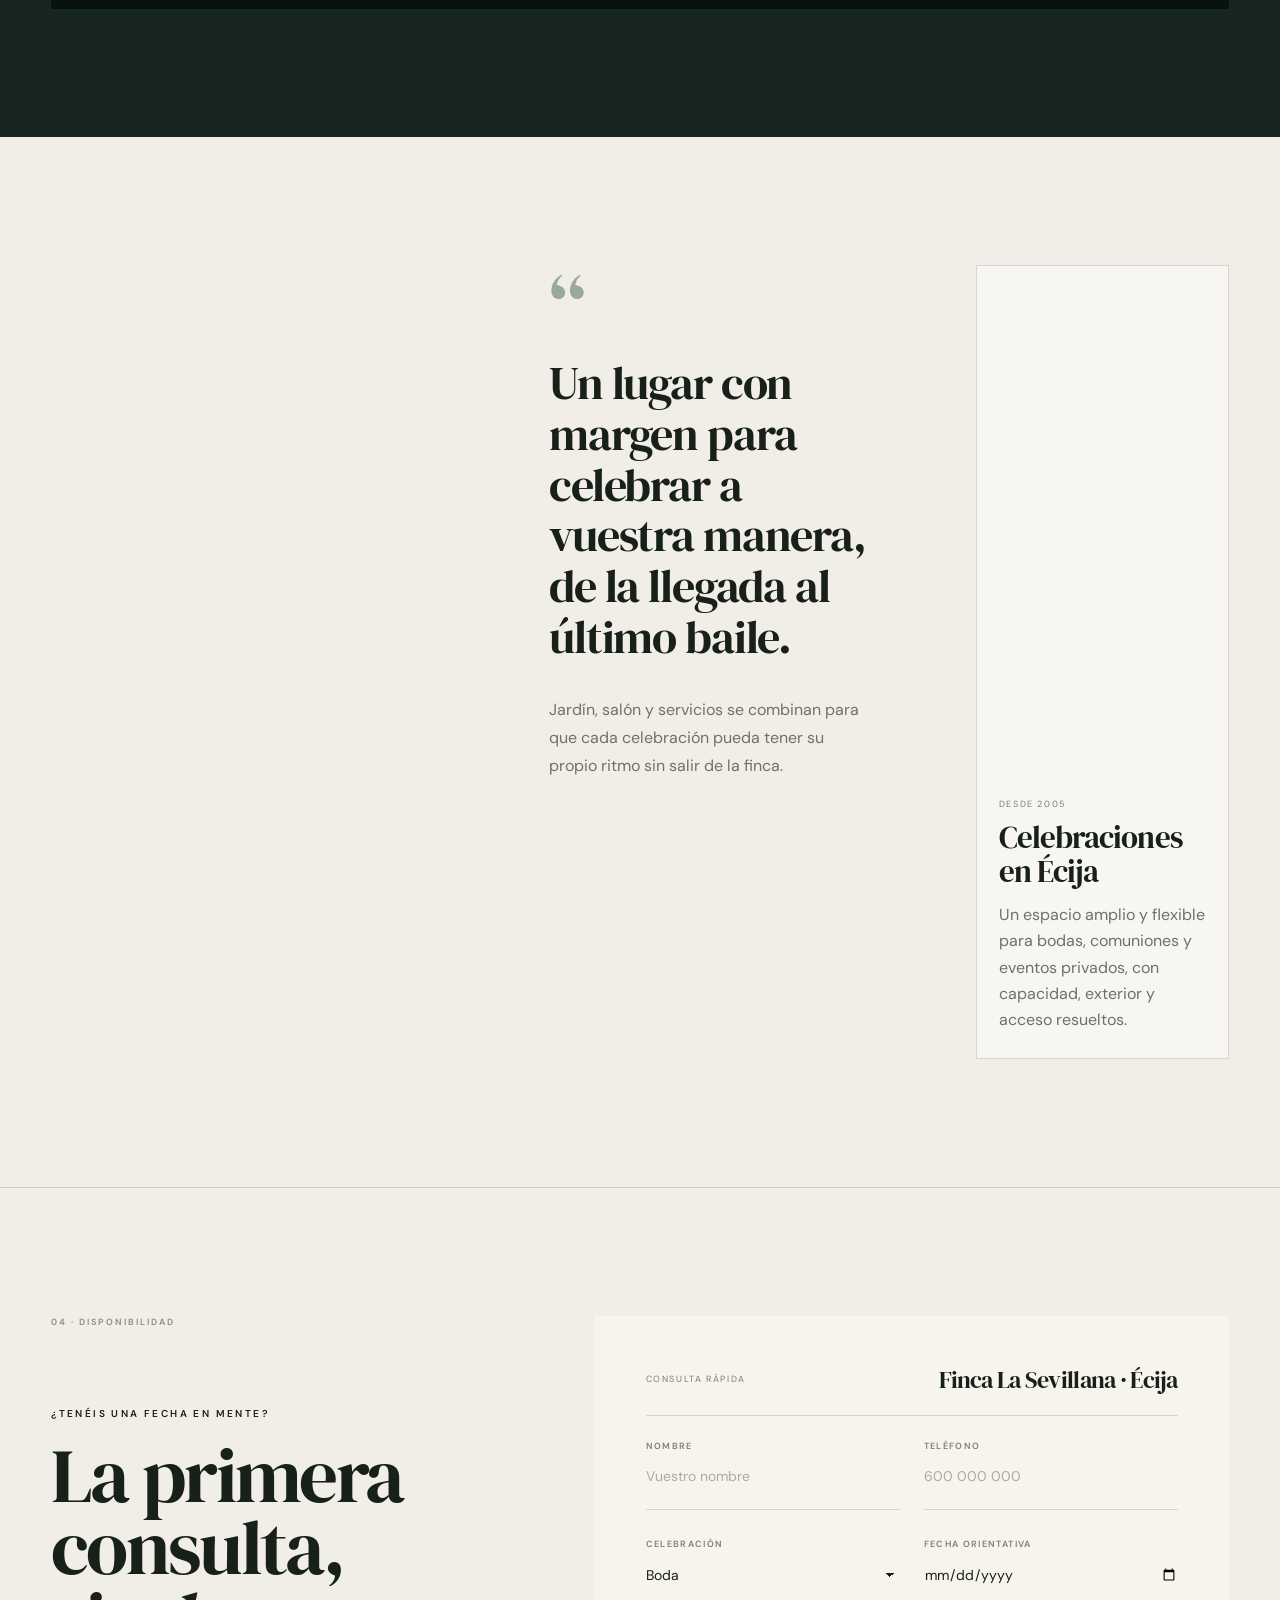
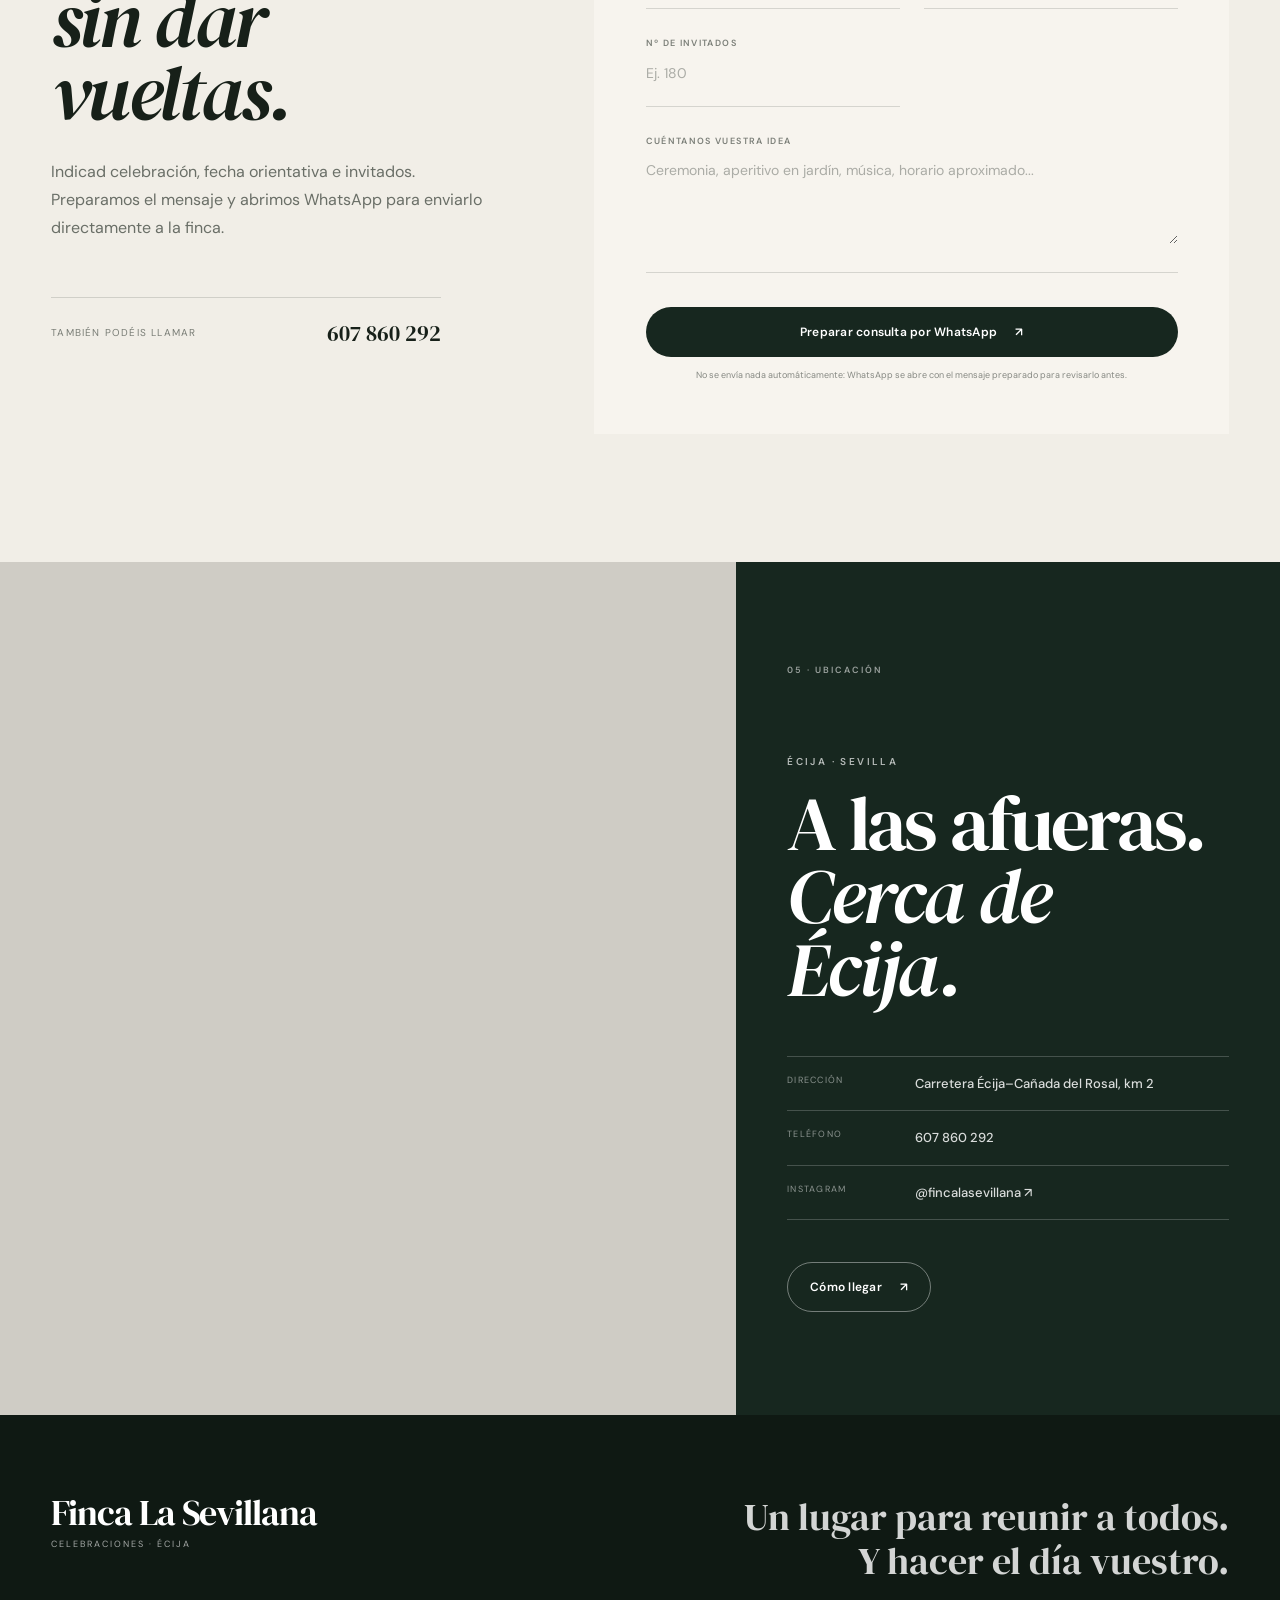
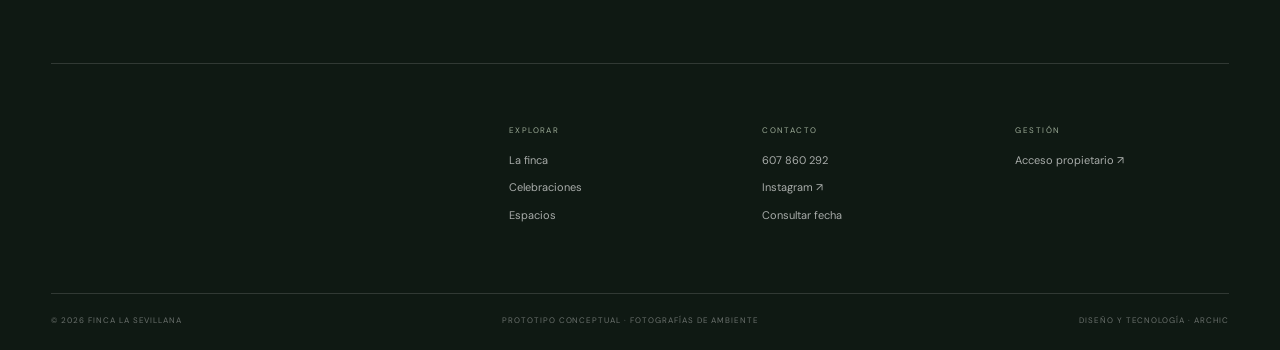
==== commit c7d80630: "fix: repair La Sevillana footer markup" ====
--- a/index.html
+++ b/index.html
@@ -1,26 +1,4 @@
-<!doctype html>
-<html lang="es">
-<head>
-  <meta charset="utf-8">
-  <meta name="viewport" content="width=device-width,initial-scale=1,viewport-fit=cover">
-  <meta name="theme-color" content="#17271f">
-  <meta name="color-scheme" content="light">
-  <title>Finca La Sevillana | Bodas y celebraciones en Écija</title>
-  <meta name="description" content="Finca La Sevillana, espacio para bodas y celebraciones en Écija. Salón climatizado, jardines, parking privado y libertad para elegir catering.">
-  <meta name="robots" content="index,follow,max-image-preview:large">
-  <meta property="og:title" content="Finca La Sevillana | Celebraciones en Écija">
-  <meta property="og:description" content="Una finca preparada para vivir la celebración de principio a fin.">
-  <meta property="og:type" content="website">
-  <meta property="og:locale" content="es_ES">
-  <link rel="icon" href="/favicon.svg" type="image/svg+xml">
-  <link rel="preconnect" href="https://fonts.googleapis.com">
-  <link rel="preconnect" href="https://fonts.gstatic.com" crossorigin>
-  <link rel="preconnect" href="https://images.unsplash.com">
-  <link href="https://fonts.googleapis.com/css2?family=DM+Sans:wght@400;500;600&family=DM+Serif+Display:ital@0;1&display=swap" rel="stylesheet">
-  <link rel="stylesheet" href="/styles.css">
-  <link rel="stylesheet" href="/polish.css">
-  <link rel="stylesheet" href="/brand.css">
-  <script type="application/ld+json">
+<!doctype html><html lang="es"><head><meta charset="utf-8"><meta name="viewport" content="width=device-width,initial-scale=1,viewport-fit=cover"><meta name="theme-color" content="#17271f"><meta name="color-scheme" content="light"><title>Finca La Sevillana | Bodas y celebraciones en Écija</title><meta name="description" content="Finca La Sevillana, espacio para bodas y celebraciones en Écija. Salón climatizado, jardines, parking privado y libertad para elegir catering."><meta name="robots" content="index,follow,max-image-preview:large"><meta property="og:title" content="Finca La Sevillana | Celebraciones en Écija"><meta property="og:description" content="Una finca preparada para vivir la celebración de principio a fin."><meta property="og:type" content="website"><meta property="og:locale" content="es_ES"><link rel="icon" href="/favicon.svg" type="image/svg+xml"><link rel="preconnect" href="https://fonts.googleapis.com"><link rel="preconnect" href="https://fonts.gstatic.com" crossorigin><link rel="preconnect" href="https://images.unsplash.com"><link href="https://fonts.googleapis.com/css2?family=DM+Sans:wght@400;500;600&family=DM+Serif+Display:ital@0;1&display=swap" rel="stylesheet"><link rel="stylesheet" href="/styles.css"><link rel="stylesheet" href="/polish.css"><link rel="stylesheet" href="/brand.css"><script type="application/ld+json">
   {
     "@context": "https://schema.org",
     "@type": "EventVenue",
@@ -37,266 +15,4 @@
     },
     "sameAs": ["https://www.instagram.com/fincalasevillana/"]
   }
-  </script>
-</head>
-<body>
-  <a class="skip-link" href="#contenido">Saltar al contenido</a>
-
-  <header class="header" data-header>
-    <a class="wordmark" href="#inicio" aria-label="Finca La Sevillana, inicio">
-      <strong>Finca La Sevillana</strong>
-      <small>Écija · Sevilla</small>
-    </a>
-    <button class="nav-toggle" type="button" aria-expanded="false" aria-controls="main-nav" aria-label="Abrir menú">
-      <span></span><span></span>
-    </button>
-    <nav class="nav" id="main-nav" aria-label="Navegación principal">
-      <a href="#finca">La finca</a>
-      <a href="#celebraciones">Celebraciones</a>
-      <a href="#espacios">Espacios</a>
-      <a href="#ubicacion">Ubicación</a>
-      <a class="nav-cta" href="#disponibilidad">Consultar fecha</a>
-    </nav>
-  </header>
-
-  <main id="contenido">
-    <section class="hero hero-brand" id="inicio">
-      <div class="hero-photo" role="img" aria-label="Celebración elegante al aire libre durante la noche"></div>
-      <div class="hero-shade" aria-hidden="true"></div>
-      <div class="hero-copy reveal">
-        <p class="eyebrow light">Bodas · Celebraciones · Écija</p>
-        <div class="hero-branding">
-          <span class="hero-kicker">Finca de celebraciones</span>
-          <h1>Finca<br><em>La Sevillana</em></h1>
-        </div>
-        <p class="hero-lead">Jardín para recibir, salón climatizado para reunir hasta 400 comensales y la libertad de elegir el catering que mejor encaje con vuestra celebración.</p>
-        <div class="hero-actions">
-          <a class="button button-light" href="#disponibilidad">Consultar una fecha</a>
-          <a class="link-arrow light-link" href="#espacios">Ver los espacios <span aria-hidden="true">↘</span></a>
-        </div>
-      </div>
-      <div class="hero-stat reveal delay-1">
-        <span class="stat-label">Salón climatizado</span>
-        <strong>400</strong>
-        <span>comensales</span>
-      </div>
-      <div class="hero-scroll" aria-hidden="true"><span></span>Descubrir</div>
-    </section>
-
-    <section class="statement section" id="finca">
-      <div class="section-label">01 · La finca</div>
-      <div class="statement-grid enhanced-grid">
-        <div class="statement-title reveal">
-          <p class="eyebrow">Celebrando en Écija desde 2005</p>
-          <h2>Un lugar preparado<br><em>para que todo encaje.</em></h2>
-        </div>
-        <div class="statement-copy reveal delay-1">
-          <p class="lead">Recibir a los invitados en el exterior, pasar al salón y vivir la celebración completa sin cambiar de lugar.</p>
-          <p>Finca La Sevillana reúne amplitud, comodidad y flexibilidad: una base clara para bodas, comuniones y eventos privados con personalidad propia.</p>
-          <a class="link-arrow" href="#espacios">Recorrer la finca <span aria-hidden="true">↘</span></a>
-        </div>
-      </div>
-
-      <div class="intro-visual reveal delay-1">
-        <article class="intro-photo-card">
-          <div class="intro-photo" role="img" aria-label="Mesa elegante preparada para una celebración"></div>
-          <div class="intro-photo-copy">
-            <span>Ambiente</span>
-            <strong>Un entorno pensado para acompañar cada momento de la celebración.</strong>
-          </div>
-        </article>
-        <div class="intro-highlights">
-          <article>
-            <span>01</span>
-            <strong>Jardín para la bienvenida</strong>
-            <p>Un exterior pensado para empezar la celebración con otro ritmo.</p>
-          </article>
-          <article>
-            <span>02</span>
-            <strong>Salón amplio y climatizado</strong>
-            <p>Capacidad interior para hasta 400 comensales con mayor comodidad.</p>
-          </article>
-          <article>
-            <span>03</span>
-            <strong>Parking privado y acceso fácil</strong>
-            <p>La llegada y la salida resultan más cómodas para invitados y proveedores.</p>
-          </article>
-          <article>
-            <span>04</span>
-            <strong>Libertad para elegir catering</strong>
-            <p>Más margen para adaptar la celebración al estilo de cada cliente.</p>
-          </article>
-        </div>
-      </div>
-    </section>
-
-    <section class="media-feature section flush-top">
-      <div class="media-photo media-photo-main reveal" role="img" aria-label="Montaje de celebración en jardín"></div>
-      <div class="media-note reveal delay-1">
-        <span>La llegada</span>
-        <p>El exterior permite recibir, brindar y alargar el aperitivo antes de pasar al salón.</p>
-      </div>
-    </section>
-
-    <section class="facts section" aria-label="Características principales">
-      <div class="fact reveal"><strong>400</strong><span>comensales<br>en interior</span></div>
-      <div class="fact reveal delay-1"><strong>Jardín</strong><span>zona exterior<br>para recibir</span></div>
-      <div class="fact reveal delay-2"><strong>Parking</strong><span>privado dentro<br>de la finca</span></div>
-      <div class="fact reveal delay-3"><strong>Catering</strong><span>posibilidad de<br>elegir proveedor</span></div>
-    </section>
-
-    <section class="events section" id="celebraciones">
-      <div class="section-label">02 · Celebraciones</div>
-      <div class="events-heading reveal">
-        <p class="eyebrow">No todas las celebraciones piden lo mismo</p>
-        <h2>El espacio acompaña.<br><em>El formato lo elegís vosotros.</em></h2>
-      </div>
-      <div class="event-list">
-        <article class="event-row reveal">
-          <div class="event-index">01</div>
-          <div class="event-name"><h3>Bodas</h3><p>Una jornada completa, desde la bienvenida hasta el último baile.</p></div>
-          <div class="event-detail">Interior + jardín</div>
-          <a href="#disponibilidad" aria-label="Consultar disponibilidad para boda">Consultar <span>↗</span></a>
-        </article>
-        <article class="event-row reveal">
-          <div class="event-index">02</div>
-          <div class="event-name"><h3>Comuniones</h3><p>Espacio para reunir a toda la familia con comodidad.</p></div>
-          <div class="event-detail">Celebración familiar</div>
-          <a href="#disponibilidad" aria-label="Consultar disponibilidad para comunión">Consultar <span>↗</span></a>
-        </article>
-        <article class="event-row reveal">
-          <div class="event-index">03</div>
-          <div class="event-name"><h3>Eventos privados</h3><p>Bautizos, aniversarios, comidas y ocasiones especiales.</p></div>
-          <div class="event-detail">Formato flexible</div>
-          <a href="#disponibilidad" aria-label="Consultar disponibilidad para evento privado">Consultar <span>↗</span></a>
-        </article>
-        <article class="event-row reveal">
-          <div class="event-index">04</div>
-          <div class="event-name"><h3>Empresa</h3><p>Encuentros de equipo, comidas y celebraciones corporativas.</p></div>
-          <div class="event-detail">Grupos y equipos</div>
-          <a href="#disponibilidad" aria-label="Consultar disponibilidad para evento de empresa">Consultar <span>↗</span></a>
-        </article>
-      </div>
-    </section>
-
-    <section class="spaces" id="espacios">
-      <div class="spaces-inner section">
-        <div class="section-label light">03 · Los espacios</div>
-        <div class="spaces-heading reveal">
-          <p class="eyebrow light">La celebración cambia de ambiente sin salir de la finca</p>
-          <h2>Fuera para empezar.<br><em>Dentro para seguir.</em></h2>
-        </div>
-
-        <div class="space-showcase">
-          <figure class="space-frame space-frame-main reveal">
-            <div class="space-image space-image-garden" role="img" aria-label="Celebración preparada en un jardín"></div>
-            <figcaption><span>01 · Exterior</span><strong>Recibir, brindar, conversar.</strong></figcaption>
-          </figure>
-
-          <div class="space-specs reveal delay-1" aria-label="Prestaciones de la finca">
-            <div class="space-spec"><span>Salón</span><strong>Climatizado · hasta 400 comensales</strong></div>
-            <div class="space-spec"><span>Exterior</span><strong>Zona ajardinada para distintos momentos</strong></div>
-            <div class="space-spec"><span>Llegada</span><strong>Parking privado dentro de la finca</strong></div>
-            <div class="space-spec"><span>Gastronomía</span><strong>Posibilidad de elegir catering</strong></div>
-            <a class="button button-outline-light" href="#disponibilidad">Consultar una fecha <span>↗</span></a>
-          </div>
-
-          <figure class="space-frame space-frame-night reveal">
-            <div class="space-image space-image-night" role="img" aria-label="Celebración de noche con iluminación ambiental"></div>
-            <figcaption><span>02 · Noche</span><strong>Cuando cambia la luz, cambia el ambiente.</strong></figcaption>
-          </figure>
-        </div>
-      </div>
-    </section>
-
-    <section class="editorial section editorial-split">
-      <div class="editorial-photo reveal" role="img" aria-label="Detalle cuidado de una mesa para celebración"></div>
-      <div class="editorial-copy reveal delay-1">
-        <span class="quote-mark">“</span>
-        <blockquote>Un lugar con margen para celebrar a vuestra manera, de la llegada al último baile.</blockquote>
-        <p>Jardín, salón y servicios se combinan para que cada celebración pueda tener su propio ritmo sin salir de la finca.</p>
-      </div>
-      <div class="editorial-sidecard reveal delay-2">
-        <span>Desde 2005</span>
-        <strong>Celebraciones en Écija</strong>
-        <p>Un espacio amplio y flexible para bodas, comuniones y eventos privados, con capacidad, exterior y acceso resueltos.</p>
-      </div>
-    </section>
-
-    <section class="availability section availability-refined" id="disponibilidad">
-      <div class="availability-intro reveal">
-        <div class="section-label">04 · Disponibilidad</div>
-        <p class="eyebrow">¿Tenéis una fecha en mente?</p>
-        <h2>La primera consulta,<br><em>sin dar vueltas.</em></h2>
-        <p>Indicad celebración, fecha orientativa e invitados. Preparamos el mensaje y abrimos WhatsApp para enviarlo directamente a la finca.</p>
-        <div class="availability-contact">
-          <span>También podéis llamar</span>
-          <a href="tel:+34607860292">607 860 292</a>
-        </div>
-      </div>
-
-      <form class="form reveal delay-1" id="availability-form">
-        <div class="form-topline">
-          <span>Consulta rápida</span>
-          <strong>Finca La Sevillana · Écija</strong>
-        </div>
-        <div class="form-grid">
-          <label><span>Nombre</span><input type="text" name="name" autocomplete="name" required placeholder="Vuestro nombre"></label>
-          <label><span>Teléfono</span><input type="tel" name="phone" autocomplete="tel" required placeholder="600 000 000"></label>
-          <label><span>Celebración</span><select name="event"><option>Boda</option><option>Comunión</option><option>Bautizo</option><option>Evento privado</option><option>Evento de empresa</option><option>Otro</option></select></label>
-          <label><span>Fecha orientativa</span><input type="date" name="date"></label>
-          <label><span>Nº de invitados</span><input type="number" name="guests" min="1" max="700" inputmode="numeric" placeholder="Ej. 180"></label>
-          <label class="span-2"><span>Cuéntanos vuestra idea</span><textarea name="message" rows="4" placeholder="Ceremonia, aperitivo en jardín, música, horario aproximado..."></textarea></label>
-        </div>
-        <button class="button button-dark form-submit" type="submit">Preparar consulta por WhatsApp <span>↗</span></button>
-        <p class="form-note">No se envía nada automáticamente: WhatsApp se abre con el mensaje preparado para revisarlo antes.</p>
-      </form>
-    </section>
-
-    <section class="location" id="ubicacion">
-      <div class="location-map reveal">
-        <iframe title="Mapa de Finca La Sevillana en Écija" src="https://www.google.com/maps?q=Finca%20La%20Sevillana%20%C3%89cija&output=embed" loading="lazy" referrerpolicy="no-referrer-when-downgrade"></iframe>
-      </div>
-      <div class="location-copy reveal delay-1">
-        <div class="section-label light">05 · Ubicación</div>
-        <p class="eyebrow light">Écija · Sevilla</p>
-        <h2>A las afueras.<br><em>Cerca de Écija.</em></h2>
-        <div class="location-details">
-          <div><span>Dirección</span><strong>Carretera Écija–Cañada del Rosal, km 2</strong></div>
-          <div><span>Teléfono</span><a href="tel:+34607860292">607 860 292</a></div>
-          <div><span>Instagram</span><a href="https://www.instagram.com/fincalasevillana/" target="_blank" rel="noopener">@fincalasevillana ↗</a></div>
-        </div>
-        <a class="button button-outline-light" href="https://www.google.com/maps/search/?api=1&query=Finca+La+Sevillana+Ecija" target="_blank" rel="noopener">Cómo llegar <span>↗</span></a>
-      </div>
-    </section>
-  </main>
-
-  <footer class="footer">
-    <div class="footer-top">
-      <a class="footer-wordmark" href="#inicio"><strong>Finca La Sevillana</strong><small>Celebraciones · Écija</small></a>
-      <p>Un lugar para reunir a todos.<br>Y hacer el día vuestro.</p>
-    </div>
-    <div class="footer-nav">
-      <div><span>Explorar</span><a href="#finca">La finca</a<a href="#celebraciones">Celebraciones</a><a href="#espacios">Espacios</a></div>
-      <div><span>Contacto</span><a href="tel:+34607860292">607 860 292</a><a href="https://www.instagram.com/fincalasevillana/" target="_blank" rel="noopener">Instagram ↗</a><a href="#disponibilidad">Consultar fecha</a></div>
-      <div><span>Gestión</span><a href="/studio.html">Acceso propietario ↗</a></div>
-    </div>
-    <div class="footer-bottom">
-      <span>© <span data-year></span> Finca La Sevillana</span>
-      <span class="prototype-note">Prototipo conceptual · Fotografías de ambiente</span>
-      <span>Diseño y tecnología · Archic</span>
-    </div>
-  </footer>
-
-  <aside class="prototype-dock" aria-label="Herramientas de la demostración">
-    <div><span>Propuesta digital</span><strong>Finca La Sevillana</strong></div>
-    <a href="/studio.html">Ver gestión <span>↗</span></a>
-  </aside>
-
-  <a class="floating-whatsapp" href="https://wa.me/34607860292?text=Hola%2C%20me%20gustar%C3%ADa%20consultar%20disponibilidad%20para%20una%20celebraci%C3%B3n%20en%20Finca%20La%20Sevillana." target="_blank" rel="noopener" aria-label="Contactar por WhatsApp">
-    <span>WhatsApp</span><b>↗</b>
-  </a>
-
-  <script src="/script.js" defer></script>
-</body>
-</html>
+  </script></head><body><a class="skip-link" href="#contenido">Saltar al contenido</a><header class="header" data-header><a class="wordmark" href="#inicio" aria-label="Finca La Sevillana, inicio"><strong>Finca La Sevillana</strong><small>Écija · Sevilla</small></a><button class="nav-toggle" type="button" aria-expanded="false" aria-controls="main-nav" aria-label="Abrir menú"><span></span><span></span></button><nav class="nav" id="main-nav" aria-label="Navegación principal"><a href="#finca">La finca</a><a href="#celebraciones">Celebraciones</a><a href="#espacios">Espacios</a><a href="#ubicacion">Ubicación</a><a class="nav-cta" href="#disponibilidad">Consultar fecha</a></nav></header><main id="contenido"><section class="hero hero-brand" id="inicio"><div class="hero-photo" role="img" aria-label="Celebración elegante al aire libre durante la noche"></div><div class="hero-shade" aria-hidden="true"></div><div class="hero-copy reveal"><p class="eyebrow light">Bodas · Celebraciones · Écija</p><div class="hero-branding"><span class="hero-kicker">Finca de celebraciones</span><h1>Finca<br><em>La Sevillana</em></h1></div><p class="hero-lead">Jardín para recibir, salón climatizado para reunir hasta 400 comensales y la libertad de elegir el catering que mejor encaje con vuestra celebración.</p><div class="hero-actions"><a class="button button-light" href="#disponibilidad">Consultar una fecha</a><a class="link-arrow light-link" href="#espacios">Ver los espacios <span aria-hidden="true">↘</span></a></div></div><div class="hero-stat reveal delay-1"><span class="stat-label">Salón climatizado</span><strong>400</strong><span>comensales</span></div><div class="hero-scroll" aria-hidden="true"><span></span>Descubrir</div></section><section class="statement section" id="finca"><div class="section-label">01 · La finca</div><div class="statement-grid enhanced-grid"><div class="statement-title reveal"><p class="eyebrow">Celebrando en Écija desde 2005</p><h2>Un lugar preparado<br><em>para que todo encaje.</em></h2></div><div class="statement-copy reveal delay-1"><p class="lead">Recibir a los invitados en el exterior, pasar al salón y vivir la celebración completa sin cambiar de lugar.</p><p>Finca La Sevillana reúne amplitud, comodidad y flexibilidad: una base clara para bodas, comuniones y eventos privados con personalidad propia.</p><a class="link-arrow" href="#espacios">Recorrer la finca <span aria-hidden="true">↘</span></a></div></div><div class="intro-visual reveal delay-1"><article class="intro-photo-card"><div class="intro-photo" role="img" aria-label="Mesa elegante preparada para una celebración"></div><div class="intro-photo-copy"><span>Ambiente</span><strong>Un entorno pensado para acompañar cada momento de la celebración.</strong></div></article><div class="intro-highlights"><article><span>01</span><strong>Jardín para la bienvenida</strong><p>Un exterior pensado para empezar la celebración con otro ritmo.</p></article><article><span>02</span><strong>Salón amplio y climatizado</strong><p>Capacidad interior para hasta 400 comensales con mayor comodidad.</p></article><article><span>03</span><strong>Parking privado y acceso fácil</strong><p>La llegada y la salida resultan más cómodas para invitados y proveedores.</p></article><article><span>04</span><strong>Libertad para elegir catering</strong><p>Más margen para adaptar la celebración al estilo de cada cliente.</p></article></div></div></section><section class="media-feature section flush-top"><div class="media-photo media-photo-main reveal" role="img" aria-label="Montaje de celebración en jardín"></div><div class="media-note reveal delay-1"><span>La llegada</span><p>El exterior permite recibir, brindar y alargar el aperitivo antes de pasar al salón.</p></div></section><section class="facts section" aria-label="Características principales"><div class="fact reveal"><strong>400</strong><span>comensales<br>en interior</span></div><div class="fact reveal delay-1"><strong>Jardín</strong><span>zona exterior<br>para recibir</span></div><div class="fact reveal delay-2"><strong>Parking</strong><span>privado dentro<br>de la finca</span></div><div class="fact reveal delay-3"><strong>Catering</strong><span>posibilidad de<br>elegir proveedor</span></div></section><section class="events section" id="celebraciones"><div class="section-label">02 · Celebraciones</div><div class="events-heading reveal"><p class="eyebrow">No todas las celebraciones piden lo mismo</p><h2>El espacio acompaña.<br><em>El formato lo elegís vosotros.</em></h2></div><div class="event-list"><article class="event-row reveal"><div class="event-index">01</div><div class="event-name"><h3>Bodas</h3><p>Una jornada completa, desde la bienvenida hasta el último baile.</p></div><div class="event-detail">Interior + jardín</div><a href="#disponibilidad" aria-label="Consultar disponibilidad para boda">Consultar <span>↗</span></a></article><article class="event-row reveal"><div class="event-index">02</div><div class="event-name"><h3>Comuniones</h3><p>Espacio para reunir a toda la familia con comodidad.</p></div><div class="event-detail">Celebración familiar</div><a href="#disponibilidad" aria-label="Consultar disponibilidad para comunión">Consultar <span>↗</span></a></article><article class="event-row reveal"><div class="event-index">03</div><div class="event-name"><h3>Eventos privados</h3><p>Bautizos, aniversarios, comidas y ocasiones especiales.</p></div><div class="event-detail">Formato flexible</div><a href="#disponibilidad" aria-label="Consultar disponibilidad para evento privado">Consultar <span>↗</span></a></article><article class="event-row reveal"><div class="event-index">04</div><div class="event-name"><h3>Empresa</h3><p>Encuentros de equipo, comidas y celebraciones corporativas.</p></div><div class="event-detail">Grupos y equipos</div><a href="#disponibilidad" aria-label="Consultar disponibilidad para evento de empresa">Consultar <span>↗</span></a></article></div></section><section class="spaces" id="espacios"><div class="spaces-inner section"><div class="section-label light">03 · Los espacios</div><div class="spaces-heading reveal"><p class="eyebrow light">La celebración cambia de ambiente sin salir de la finca</p><h2>Fuera para empezar.<br><em>Dentro para seguir.</em></h2></div><div class="space-showcase"><figure class="space-frame space-frame-main reveal"><div class="space-image space-image-garden" role="img" aria-label="Celebración preparada en un jardín"></div><figcaption><span>01 · Exterior</span><strong>Recibir, brindar, conversar.</strong></figcaption></figure><div class="space-specs reveal delay-1" aria-label="Prestaciones de la finca"><div class="space-spec"><span>Salón</span><strong>Climatizado · hasta 400 comensales</strong></div><div class="space-spec"><span>Exterior</span><strong>Zona ajardinada para distintos momentos</strong></div><div class="space-spec"><span>Llegada</span><strong>Parking privado dentro de la finca</strong></div><div class="space-spec"><span>Gastronomía</span><strong>Posibilidad de elegir catering</strong></div><a class="button button-outline-light" href="#disponibilidad">Consultar una fecha <span>↗</span></a></div><figure class="space-frame space-frame-night reveal"><div class="space-image space-image-night" role="img" aria-label="Celebración de noche con iluminación ambiental"></div><figcaption><span>02 · Noche</span><strong>Cuando cambia la luz, cambia el ambiente.</strong></figcaption></figure></div></div></section><section class="editorial section editorial-split"><div class="editorial-photo reveal" role="img" aria-label="Detalle cuidado de una mesa para celebración"></div><div class="editorial-copy reveal delay-1"><span class="quote-mark">“</span><blockquote>Un lugar con margen para celebrar a vuestra manera, de la llegada al último baile.</blockquote><p>Jardín, salón y servicios se combinan para que cada celebración pueda tener su propio ritmo sin salir de la finca.</p></div><div class="editorial-sidecard reveal delay-2"><span>Desde 2005</span><strong>Celebraciones en Écija</strong><p>Un espacio amplio y flexible para bodas, comuniones y eventos privados, con capacidad, exterior y acceso resueltos.</p></div></section><section class="availability section availability-refined" id="disponibilidad"><div class="availability-intro reveal"><div class="section-label">04 · Disponibilidad</div><p class="eyebrow">¿Tenéis una fecha en mente?</p><h2>La primera consulta,<br><em>sin dar vueltas.</em></h2><p>Indicad celebración, fecha orientativa e invitados. Preparamos el mensaje y abrimos WhatsApp para enviarlo directamente a la finca.</p><div class="availability-contact"><span>También podéis llamar</span><a href="tel:+34607860292">607 860 292</a></div></div><form class="form reveal delay-1" id="availability-form"><div class="form-topline"><span>Consulta rápida</span><strong>Finca La Sevillana · Écija</strong></div><div class="form-grid"><label><span>Nombre</span><input type="text" name="name" autocomplete="name" required placeholder="Vuestro nombre"></label><label><span>Teléfono</span><input type="tel" name="phone" autocomplete="tel" required placeholder="600 000 000"></label><label><span>Celebración</span><select name="event"><option>Boda</option><option>Comunión</option><option>Bautizo</option><option>Evento privado</option><option>Evento de empresa</option><option>Otro</option></select></label><label><span>Fecha orientativa</span><input type="date" name="date"></label><label><span>Nº de invitados</span><input type="number" name="guests" min="1" max="700" inputmode="numeric" placeholder="Ej. 180"></label><label class="span-2"><span>Cuéntanos vuestra idea</span><textarea name="message" rows="4" placeholder="Ceremonia, aperitivo en jardín, música, horario aproximado..."></textarea></label></div><button class="button button-dark form-submit" type="submit">Preparar consulta por WhatsApp <span>↗</span></button><p class="form-note">No se envía nada automáticamente: WhatsApp se abre con el mensaje preparado para revisarlo antes.</p></form></section><section class="location" id="ubicacion"><div class="location-map reveal"><iframe title="Mapa de Finca La Sevillana en Écija" src="https://www.google.com/maps?q=Finca%20La%20Sevillana%20%C3%89cija&output=embed" loading="lazy" referrerpolicy="no-referrer-when-downgrade"></iframe></div><div class="location-copy reveal delay-1"><div class="section-label light">05 · Ubicación</div><p class="eyebrow light">Écija · Sevilla</p><h2>A las afueras.<br><em>Cerca de Écija.</em></h2><div class="location-details"><div><span>Dirección</span><strong>Carretera Écija–Cañada del Rosal, km 2</strong></div><div><span>Teléfono</span><a href="tel:+34607860292">607 860 292</a></div><div><span>Instagram</span><a href="https://www.instagram.com/fincalasevillana/" target="_blank" rel="noopener">@fincalasevillana ↗</a></div></div><a class="button button-outline-light" href="https://www.google.com/maps/search/?api=1&query=Finca+La+Sevillana+Ecija" target="_blank" rel="noopener">Cómo llegar <span>↗</span></a></div></section></main><footer class="footer"><div class="footer-top"><a class="footer-wordmark" href="#inicio"><strong>Finca La Sevillana</strong><small>Celebraciones · Écija</small></a><p>Un lugar para reunir a todos.<br>Y hacer el día vuestro.</p></div><div class="footer-nav"><div><span>Explorar</span><a href="#finca">La finca</a><a href="#celebraciones">Celebraciones</a><a href="#espacios">Espacios</a></div><div><span>Contacto</span><a href="tel:+34607860292">607 860 292</a><a href="https://www.instagram.com/fincalasevillana/" target="_blank" rel="noopener">Instagram ↗</a><a href="#disponibilidad">Consultar fecha</a></div><div><span>Gestión</span><a href="/studio.html">Acceso propietario ↗</a></div></div><div class="footer-bottom"><span>© <span data-year></span> Finca La Sevillana</span><span class="prototype-note">Prototipo conceptual · Fotografías de ambiente</span><span>Diseño y tecnología · Archic</span></div></footer><aside class="prototype-dock" aria-label="Herramientas de la demostración"><div><span>Propuesta digital</span><strong>Finca La Sevillana</strong></div><a href="/studio.html">Ver gestión <span>↗</span></a></aside><a class="floating-whatsapp" href="https://wa.me/34607860292?text=Hola%2C%20me%20gustar%C3%ADa%20consultar%20disponibilidad%20para%20una%20celebraci%C3%B3n%20en%20Finca%20La%20Sevillana." target="_blank" rel="noopener" aria-label="Contactar por WhatsApp"><span>WhatsApp</span><b>↗</b></a><script src="/script.js" defer></script></body></html>
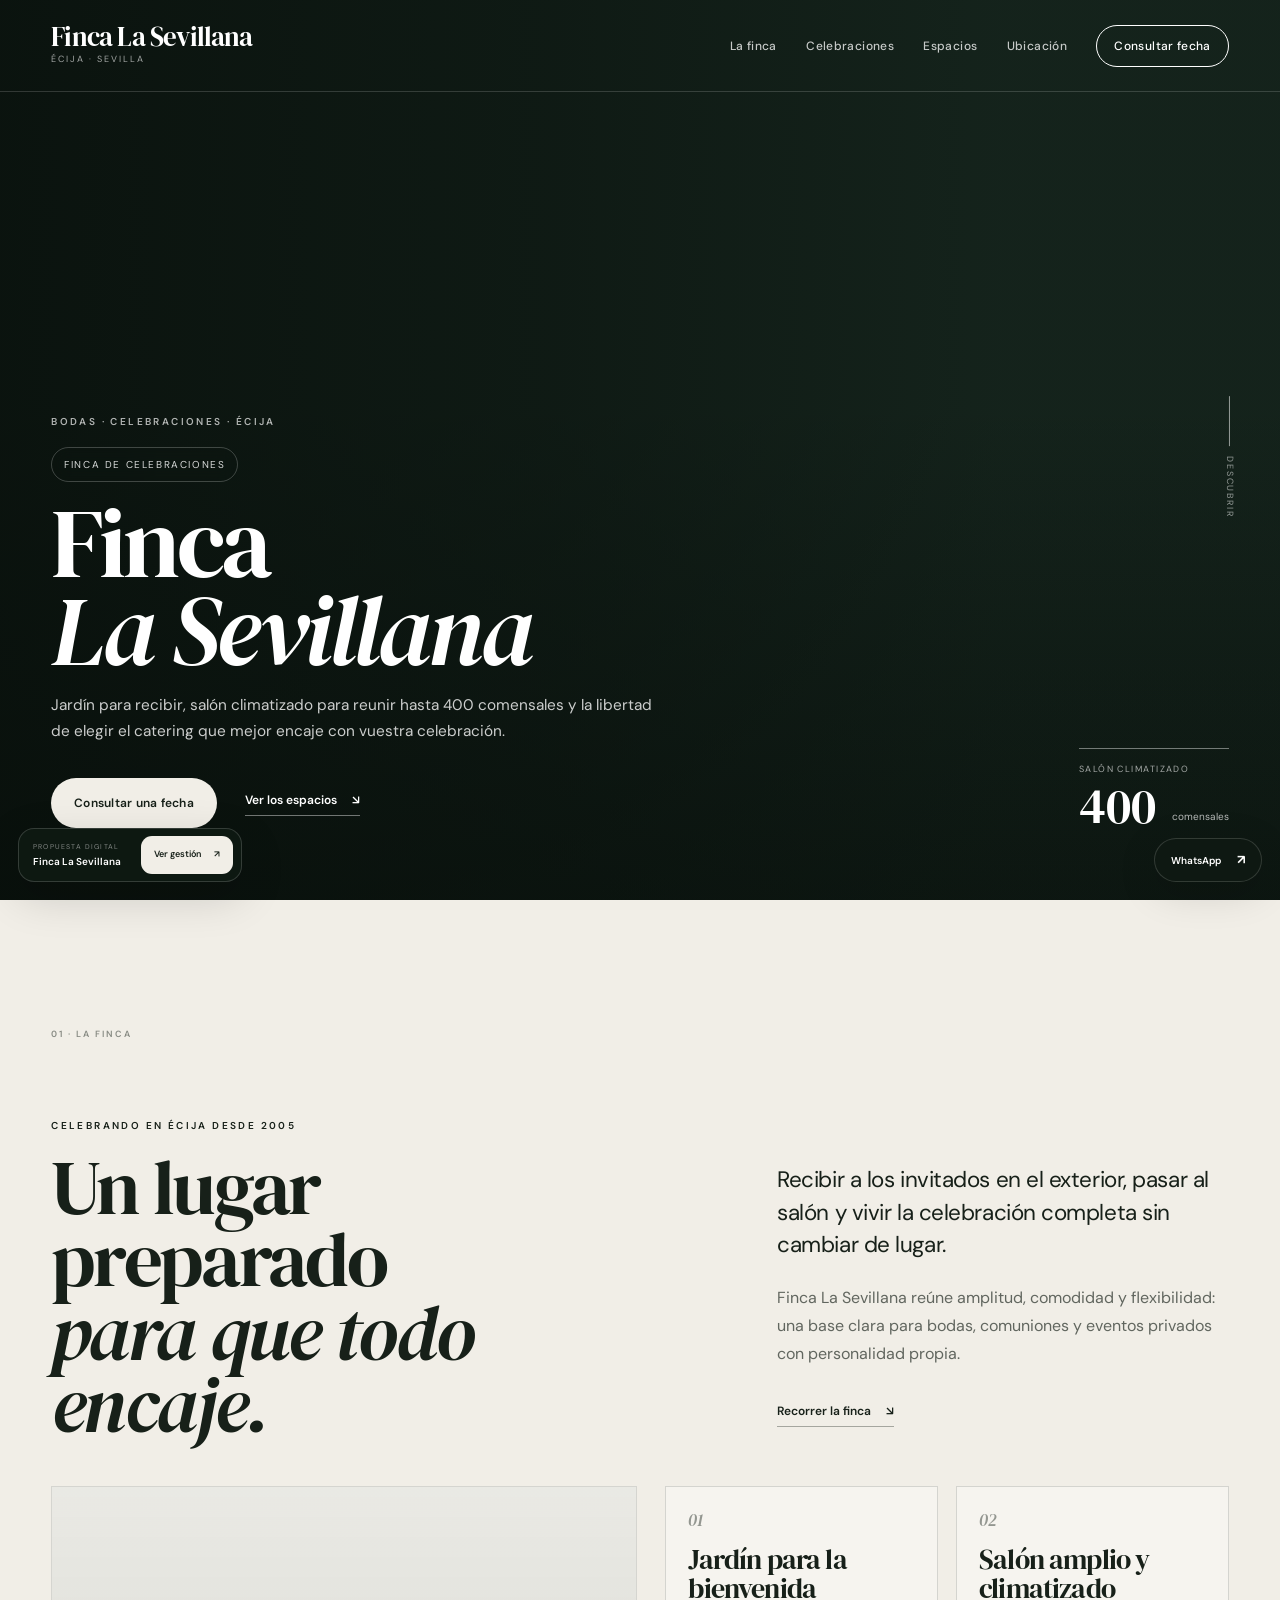
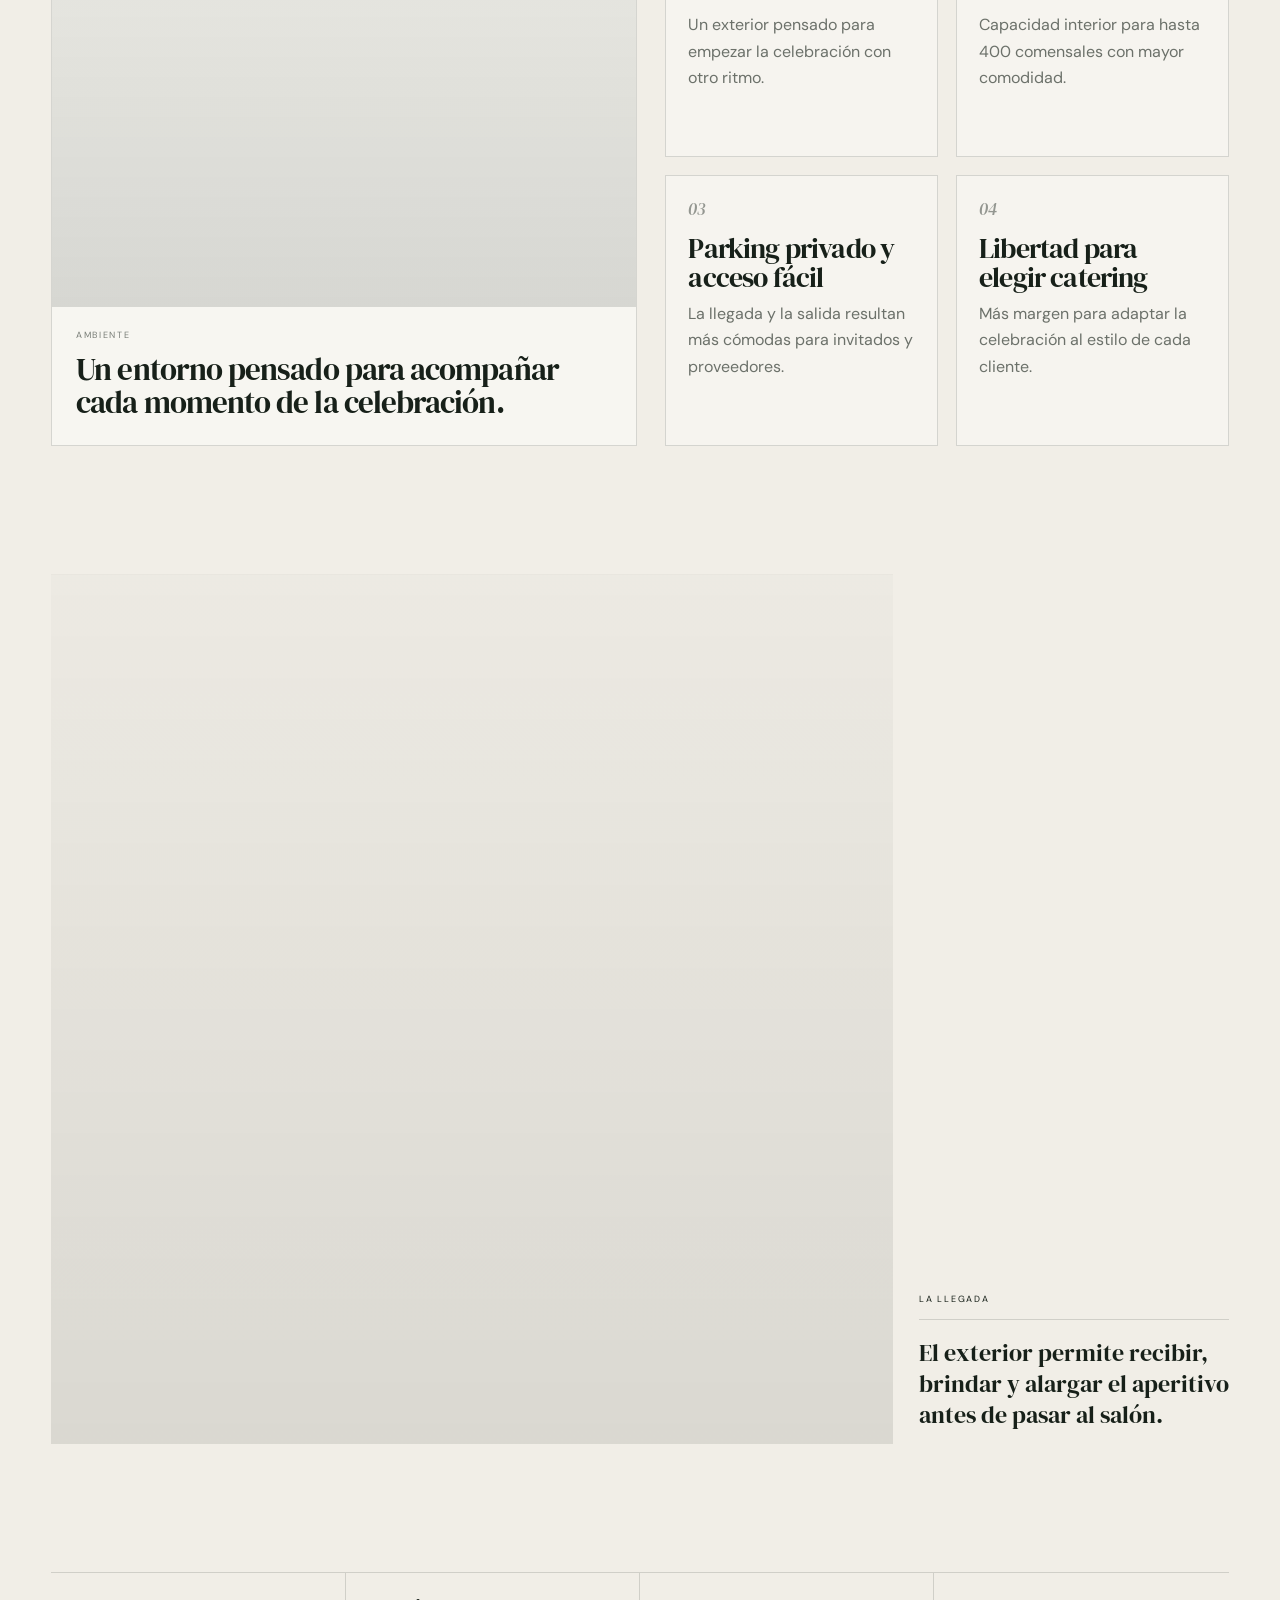
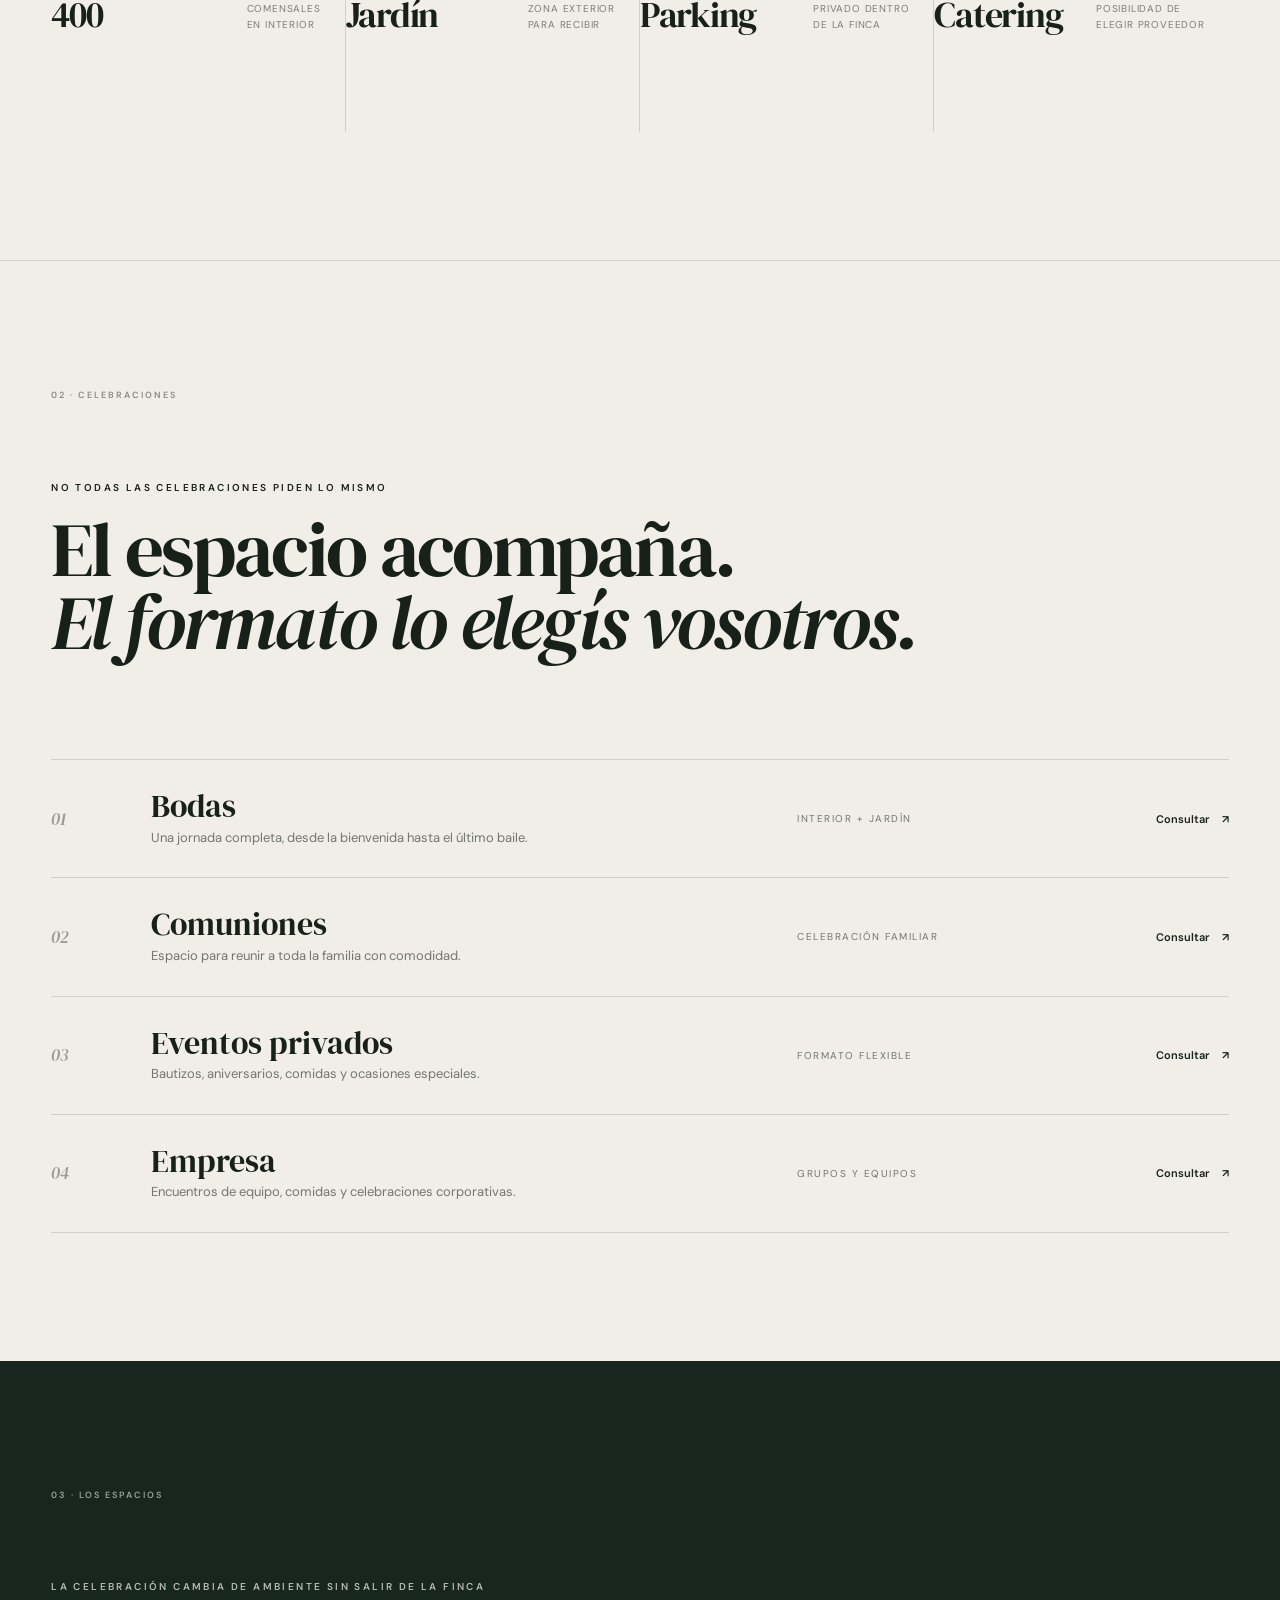
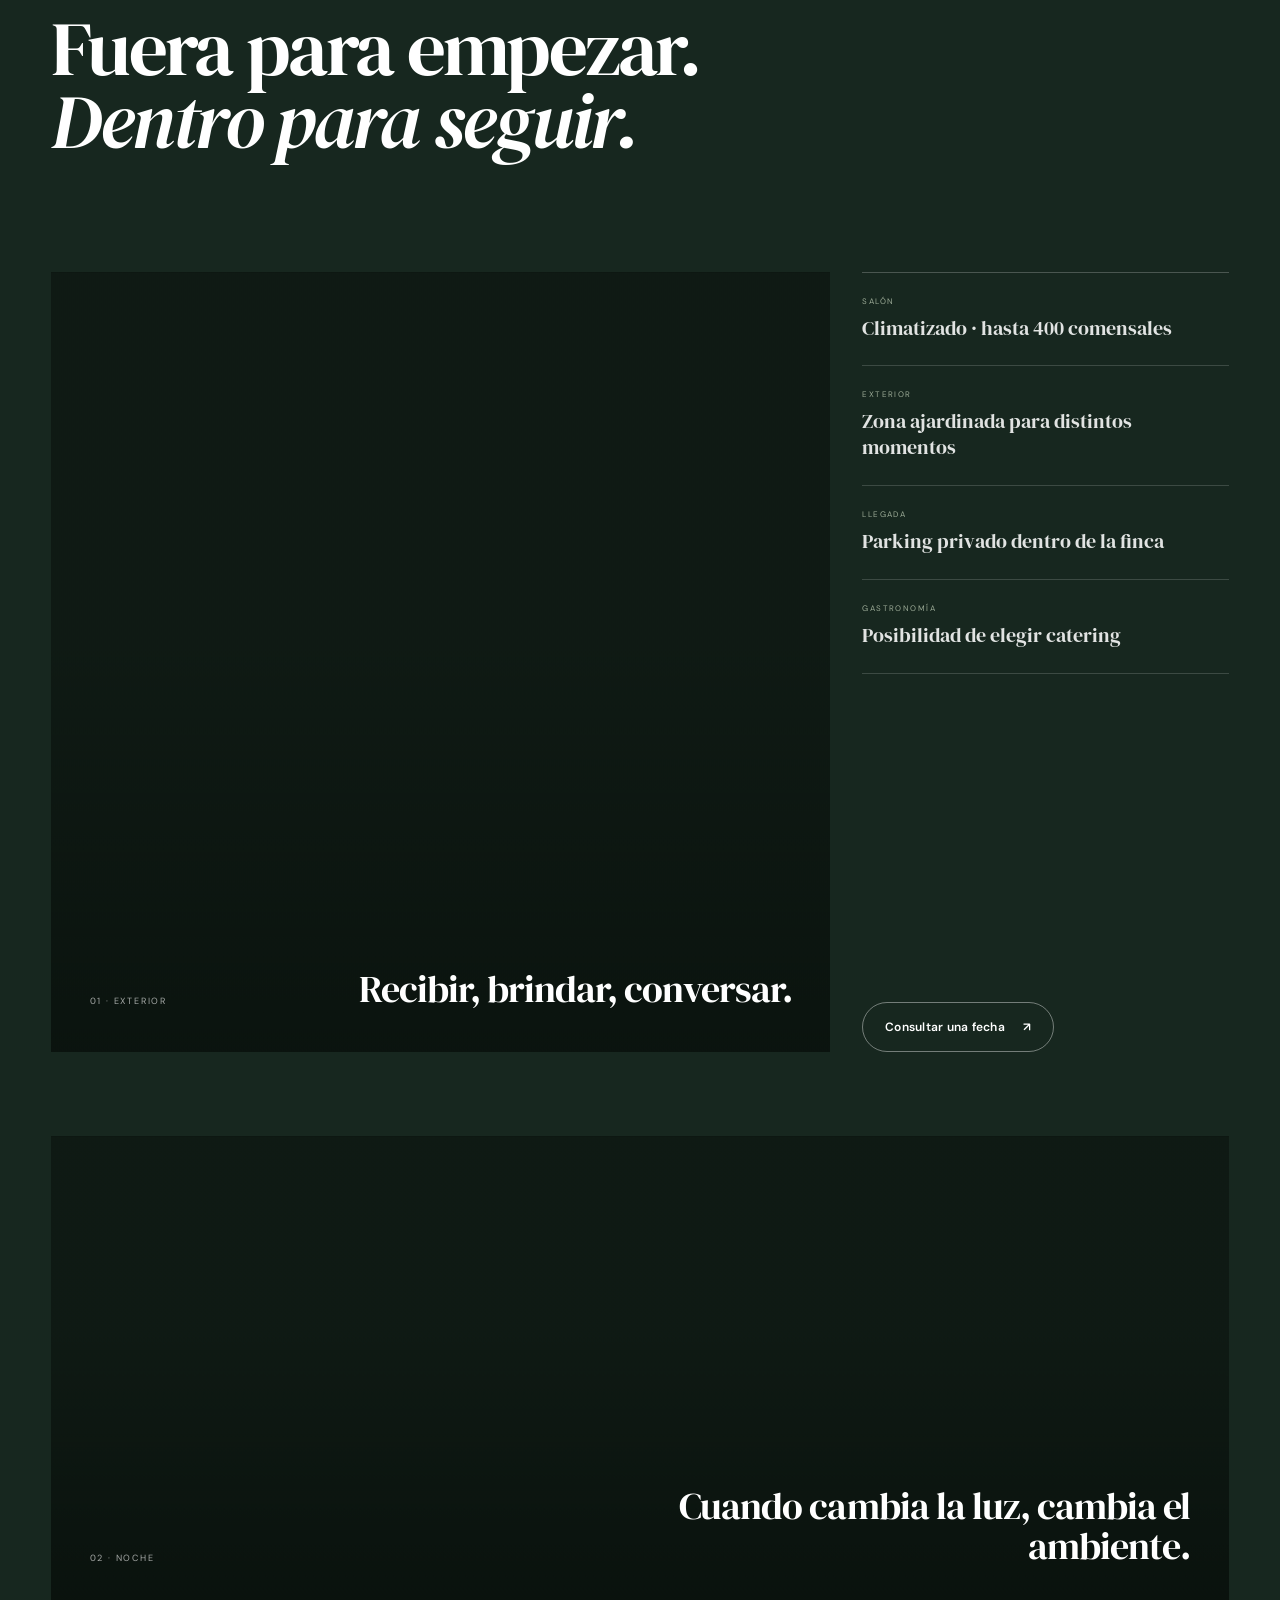
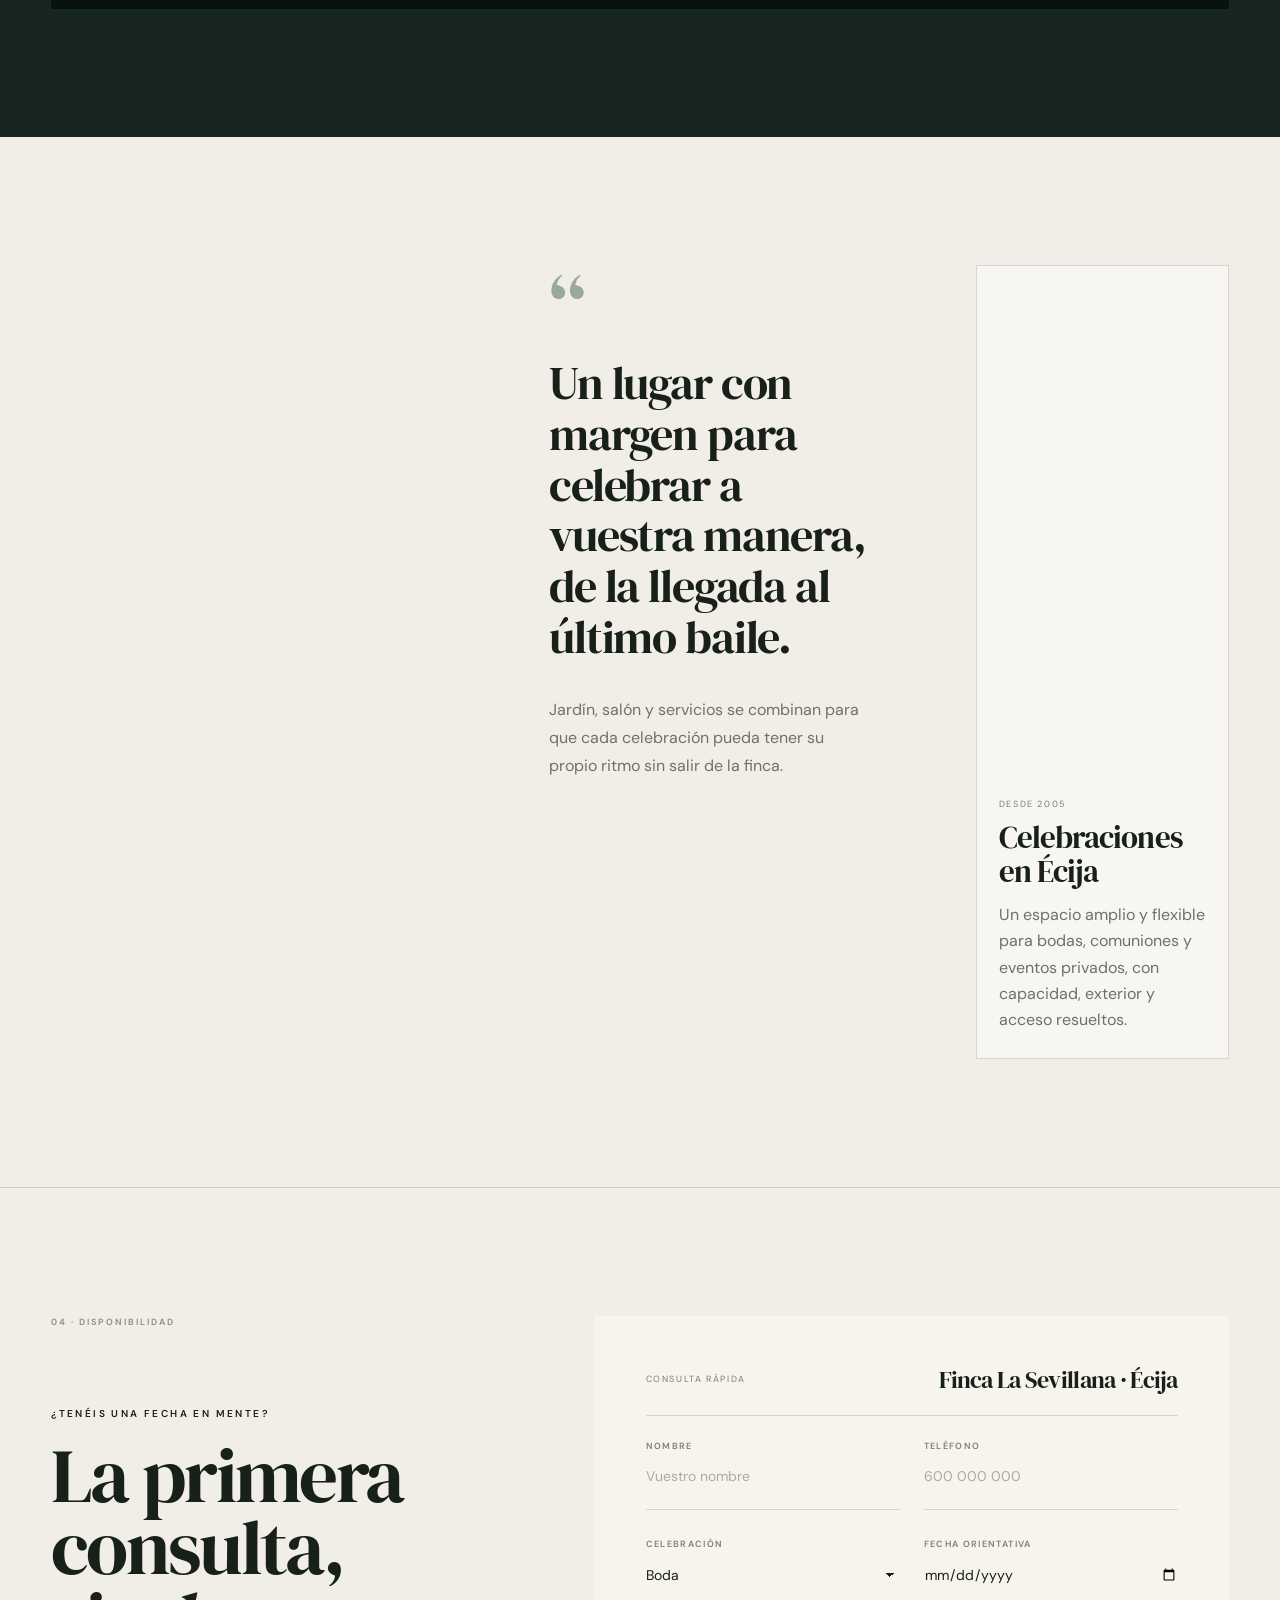
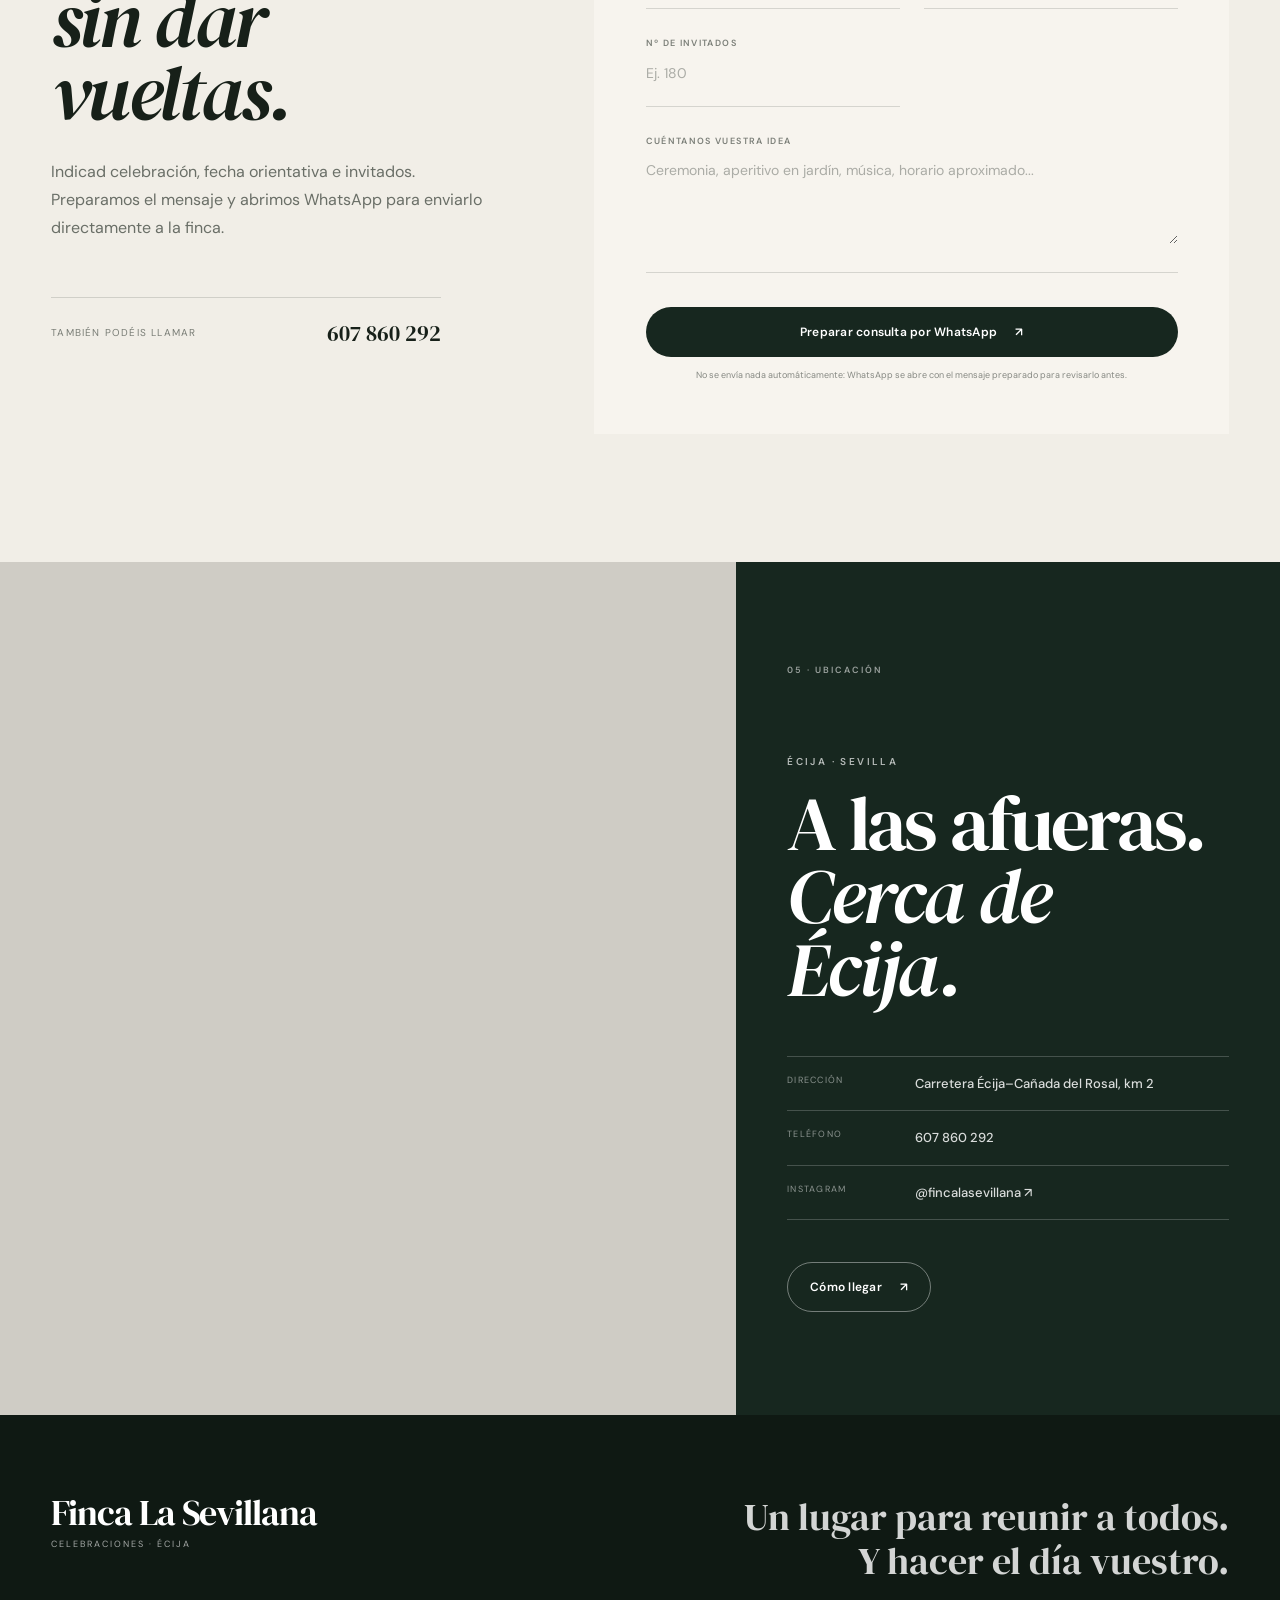
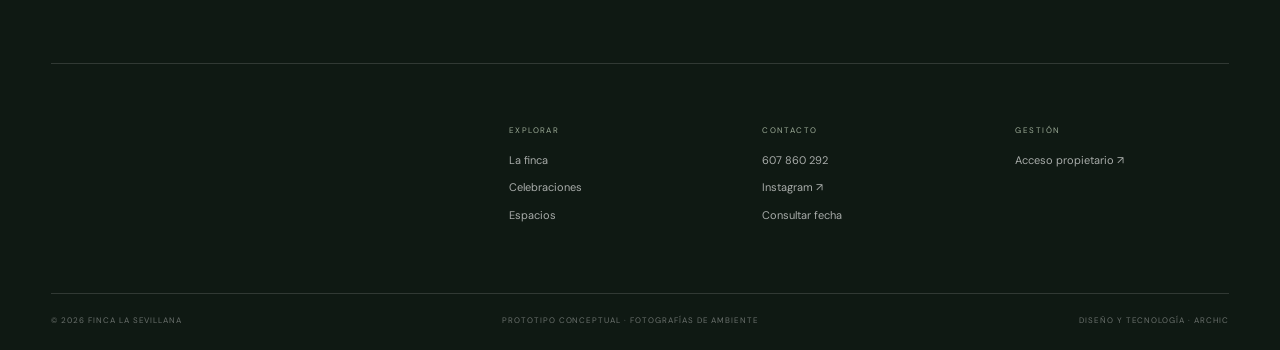
==== commit 929e6cc1: "fix: refine La Sevillana mobile presentation" ====
--- a/index.html
+++ b/index.html
@@ -1,4 +1,26 @@
-<!doctype html><html lang="es"><head><meta charset="utf-8"><meta name="viewport" content="width=device-width,initial-scale=1,viewport-fit=cover"><meta name="theme-color" content="#17271f"><meta name="color-scheme" content="light"><title>Finca La Sevillana | Bodas y celebraciones en Écija</title><meta name="description" content="Finca La Sevillana, espacio para bodas y celebraciones en Écija. Salón climatizado, jardines, parking privado y libertad para elegir catering."><meta name="robots" content="index,follow,max-image-preview:large"><meta property="og:title" content="Finca La Sevillana | Celebraciones en Écija"><meta property="og:description" content="Una finca preparada para vivir la celebración de principio a fin."><meta property="og:type" content="website"><meta property="og:locale" content="es_ES"><link rel="icon" href="/favicon.svg" type="image/svg+xml"><link rel="preconnect" href="https://fonts.googleapis.com"><link rel="preconnect" href="https://fonts.gstatic.com" crossorigin><link rel="preconnect" href="https://images.unsplash.com"><link href="https://fonts.googleapis.com/css2?family=DM+Sans:wght@400;500;600&family=DM+Serif+Display:ital@0;1&display=swap" rel="stylesheet"><link rel="stylesheet" href="/styles.css"><link rel="stylesheet" href="/polish.css"><link rel="stylesheet" href="/brand.css"><script type="application/ld+json">
+<!doctype html>
+<html lang="es">
+<head>
+  <meta charset="utf-8">
+  <meta name="viewport" content="width=device-width,initial-scale=1,viewport-fit=cover">
+  <meta name="theme-color" content="#17271f">
+  <meta name="color-scheme" content="light">
+  <title>Finca La Sevillana | Bodas y celebraciones en Écija</title>
+  <meta name="description" content="Finca La Sevillana, espacio para bodas y celebraciones en Écija. Salón climatizado, jardines, parking privado y libertad para elegir catering.">
+  <meta name="robots" content="index,follow,max-image-preview:large">
+  <meta property="og:title" content="Finca La Sevillana | Celebraciones en Écija">
+  <meta property="og:description" content="Una finca preparada para vivir la celebración de principio a fin.">
+  <meta property="og:type" content="website">
+  <meta property="og:locale" content="es_ES">
+  <link rel="icon" href="/favicon.svg" type="image/svg+xml">
+  <link rel="preconnect" href="https://fonts.googleapis.com">
+  <link rel="preconnect" href="https://fonts.gstatic.com" crossorigin>
+  <link rel="preconnect" href="https://images.unsplash.com">
+  <link href="https://fonts.googleapis.com/css2?family=DM+Sans:wght@400;500;600&family=DM+Serif+Display:ital@0;1&display=swap" rel="stylesheet">
+  <link rel="stylesheet" href="/styles.css">
+  <link rel="stylesheet" href="/polish.css">
+  <link rel="stylesheet" href="/brand.css">
+  <script type="application/ld+json">
   {
     "@context": "https://schema.org",
     "@type": "EventVenue",
@@ -15,4 +37,266 @@
     },
     "sameAs": ["https://www.instagram.com/fincalasevillana/"]
   }
-  </script></head><body><a class="skip-link" href="#contenido">Saltar al contenido</a><header class="header" data-header><a class="wordmark" href="#inicio" aria-label="Finca La Sevillana, inicio"><strong>Finca La Sevillana</strong><small>Écija · Sevilla</small></a><button class="nav-toggle" type="button" aria-expanded="false" aria-controls="main-nav" aria-label="Abrir menú"><span></span><span></span></button><nav class="nav" id="main-nav" aria-label="Navegación principal"><a href="#finca">La finca</a><a href="#celebraciones">Celebraciones</a><a href="#espacios">Espacios</a><a href="#ubicacion">Ubicación</a><a class="nav-cta" href="#disponibilidad">Consultar fecha</a></nav></header><main id="contenido"><section class="hero hero-brand" id="inicio"><div class="hero-photo" role="img" aria-label="Celebración elegante al aire libre durante la noche"></div><div class="hero-shade" aria-hidden="true"></div><div class="hero-copy reveal"><p class="eyebrow light">Bodas · Celebraciones · Écija</p><div class="hero-branding"><span class="hero-kicker">Finca de celebraciones</span><h1>Finca<br><em>La Sevillana</em></h1></div><p class="hero-lead">Jardín para recibir, salón climatizado para reunir hasta 400 comensales y la libertad de elegir el catering que mejor encaje con vuestra celebración.</p><div class="hero-actions"><a class="button button-light" href="#disponibilidad">Consultar una fecha</a><a class="link-arrow light-link" href="#espacios">Ver los espacios <span aria-hidden="true">↘</span></a></div></div><div class="hero-stat reveal delay-1"><span class="stat-label">Salón climatizado</span><strong>400</strong><span>comensales</span></div><div class="hero-scroll" aria-hidden="true"><span></span>Descubrir</div></section><section class="statement section" id="finca"><div class="section-label">01 · La finca</div><div class="statement-grid enhanced-grid"><div class="statement-title reveal"><p class="eyebrow">Celebrando en Écija desde 2005</p><h2>Un lugar preparado<br><em>para que todo encaje.</em></h2></div><div class="statement-copy reveal delay-1"><p class="lead">Recibir a los invitados en el exterior, pasar al salón y vivir la celebración completa sin cambiar de lugar.</p><p>Finca La Sevillana reúne amplitud, comodidad y flexibilidad: una base clara para bodas, comuniones y eventos privados con personalidad propia.</p><a class="link-arrow" href="#espacios">Recorrer la finca <span aria-hidden="true">↘</span></a></div></div><div class="intro-visual reveal delay-1"><article class="intro-photo-card"><div class="intro-photo" role="img" aria-label="Mesa elegante preparada para una celebración"></div><div class="intro-photo-copy"><span>Ambiente</span><strong>Un entorno pensado para acompañar cada momento de la celebración.</strong></div></article><div class="intro-highlights"><article><span>01</span><strong>Jardín para la bienvenida</strong><p>Un exterior pensado para empezar la celebración con otro ritmo.</p></article><article><span>02</span><strong>Salón amplio y climatizado</strong><p>Capacidad interior para hasta 400 comensales con mayor comodidad.</p></article><article><span>03</span><strong>Parking privado y acceso fácil</strong><p>La llegada y la salida resultan más cómodas para invitados y proveedores.</p></article><article><span>04</span><strong>Libertad para elegir catering</strong><p>Más margen para adaptar la celebración al estilo de cada cliente.</p></article></div></div></section><section class="media-feature section flush-top"><div class="media-photo media-photo-main reveal" role="img" aria-label="Montaje de celebración en jardín"></div><div class="media-note reveal delay-1"><span>La llegada</span><p>El exterior permite recibir, brindar y alargar el aperitivo antes de pasar al salón.</p></div></section><section class="facts section" aria-label="Características principales"><div class="fact reveal"><strong>400</strong><span>comensales<br>en interior</span></div><div class="fact reveal delay-1"><strong>Jardín</strong><span>zona exterior<br>para recibir</span></div><div class="fact reveal delay-2"><strong>Parking</strong><span>privado dentro<br>de la finca</span></div><div class="fact reveal delay-3"><strong>Catering</strong><span>posibilidad de<br>elegir proveedor</span></div></section><section class="events section" id="celebraciones"><div class="section-label">02 · Celebraciones</div><div class="events-heading reveal"><p class="eyebrow">No todas las celebraciones piden lo mismo</p><h2>El espacio acompaña.<br><em>El formato lo elegís vosotros.</em></h2></div><div class="event-list"><article class="event-row reveal"><div class="event-index">01</div><div class="event-name"><h3>Bodas</h3><p>Una jornada completa, desde la bienvenida hasta el último baile.</p></div><div class="event-detail">Interior + jardín</div><a href="#disponibilidad" aria-label="Consultar disponibilidad para boda">Consultar <span>↗</span></a></article><article class="event-row reveal"><div class="event-index">02</div><div class="event-name"><h3>Comuniones</h3><p>Espacio para reunir a toda la familia con comodidad.</p></div><div class="event-detail">Celebración familiar</div><a href="#disponibilidad" aria-label="Consultar disponibilidad para comunión">Consultar <span>↗</span></a></article><article class="event-row reveal"><div class="event-index">03</div><div class="event-name"><h3>Eventos privados</h3><p>Bautizos, aniversarios, comidas y ocasiones especiales.</p></div><div class="event-detail">Formato flexible</div><a href="#disponibilidad" aria-label="Consultar disponibilidad para evento privado">Consultar <span>↗</span></a></article><article class="event-row reveal"><div class="event-index">04</div><div class="event-name"><h3>Empresa</h3><p>Encuentros de equipo, comidas y celebraciones corporativas.</p></div><div class="event-detail">Grupos y equipos</div><a href="#disponibilidad" aria-label="Consultar disponibilidad para evento de empresa">Consultar <span>↗</span></a></article></div></section><section class="spaces" id="espacios"><div class="spaces-inner section"><div class="section-label light">03 · Los espacios</div><div class="spaces-heading reveal"><p class="eyebrow light">La celebración cambia de ambiente sin salir de la finca</p><h2>Fuera para empezar.<br><em>Dentro para seguir.</em></h2></div><div class="space-showcase"><figure class="space-frame space-frame-main reveal"><div class="space-image space-image-garden" role="img" aria-label="Celebración preparada en un jardín"></div><figcaption><span>01 · Exterior</span><strong>Recibir, brindar, conversar.</strong></figcaption></figure><div class="space-specs reveal delay-1" aria-label="Prestaciones de la finca"><div class="space-spec"><span>Salón</span><strong>Climatizado · hasta 400 comensales</strong></div><div class="space-spec"><span>Exterior</span><strong>Zona ajardinada para distintos momentos</strong></div><div class="space-spec"><span>Llegada</span><strong>Parking privado dentro de la finca</strong></div><div class="space-spec"><span>Gastronomía</span><strong>Posibilidad de elegir catering</strong></div><a class="button button-outline-light" href="#disponibilidad">Consultar una fecha <span>↗</span></a></div><figure class="space-frame space-frame-night reveal"><div class="space-image space-image-night" role="img" aria-label="Celebración de noche con iluminación ambiental"></div><figcaption><span>02 · Noche</span><strong>Cuando cambia la luz, cambia el ambiente.</strong></figcaption></figure></div></div></section><section class="editorial section editorial-split"><div class="editorial-photo reveal" role="img" aria-label="Detalle cuidado de una mesa para celebración"></div><div class="editorial-copy reveal delay-1"><span class="quote-mark">“</span><blockquote>Un lugar con margen para celebrar a vuestra manera, de la llegada al último baile.</blockquote><p>Jardín, salón y servicios se combinan para que cada celebración pueda tener su propio ritmo sin salir de la finca.</p></div><div class="editorial-sidecard reveal delay-2"><span>Desde 2005</span><strong>Celebraciones en Écija</strong><p>Un espacio amplio y flexible para bodas, comuniones y eventos privados, con capacidad, exterior y acceso resueltos.</p></div></section><section class="availability section availability-refined" id="disponibilidad"><div class="availability-intro reveal"><div class="section-label">04 · Disponibilidad</div><p class="eyebrow">¿Tenéis una fecha en mente?</p><h2>La primera consulta,<br><em>sin dar vueltas.</em></h2><p>Indicad celebración, fecha orientativa e invitados. Preparamos el mensaje y abrimos WhatsApp para enviarlo directamente a la finca.</p><div class="availability-contact"><span>También podéis llamar</span><a href="tel:+34607860292">607 860 292</a></div></div><form class="form reveal delay-1" id="availability-form"><div class="form-topline"><span>Consulta rápida</span><strong>Finca La Sevillana · Écija</strong></div><div class="form-grid"><label><span>Nombre</span><input type="text" name="name" autocomplete="name" required placeholder="Vuestro nombre"></label><label><span>Teléfono</span><input type="tel" name="phone" autocomplete="tel" required placeholder="600 000 000"></label><label><span>Celebración</span><select name="event"><option>Boda</option><option>Comunión</option><option>Bautizo</option><option>Evento privado</option><option>Evento de empresa</option><option>Otro</option></select></label><label><span>Fecha orientativa</span><input type="date" name="date"></label><label><span>Nº de invitados</span><input type="number" name="guests" min="1" max="700" inputmode="numeric" placeholder="Ej. 180"></label><label class="span-2"><span>Cuéntanos vuestra idea</span><textarea name="message" rows="4" placeholder="Ceremonia, aperitivo en jardín, música, horario aproximado..."></textarea></label></div><button class="button button-dark form-submit" type="submit">Preparar consulta por WhatsApp <span>↗</span></button><p class="form-note">No se envía nada automáticamente: WhatsApp se abre con el mensaje preparado para revisarlo antes.</p></form></section><section class="location" id="ubicacion"><div class="location-map reveal"><iframe title="Mapa de Finca La Sevillana en Écija" src="https://www.google.com/maps?q=Finca%20La%20Sevillana%20%C3%89cija&output=embed" loading="lazy" referrerpolicy="no-referrer-when-downgrade"></iframe></div><div class="location-copy reveal delay-1"><div class="section-label light">05 · Ubicación</div><p class="eyebrow light">Écija · Sevilla</p><h2>A las afueras.<br><em>Cerca de Écija.</em></h2><div class="location-details"><div><span>Dirección</span><strong>Carretera Écija–Cañada del Rosal, km 2</strong></div><div><span>Teléfono</span><a href="tel:+34607860292">607 860 292</a></div><div><span>Instagram</span><a href="https://www.instagram.com/fincalasevillana/" target="_blank" rel="noopener">@fincalasevillana ↗</a></div></div><a class="button button-outline-light" href="https://www.google.com/maps/search/?api=1&query=Finca+La+Sevillana+Ecija" target="_blank" rel="noopener">Cómo llegar <span>↗</span></a></div></section></main><footer class="footer"><div class="footer-top"><a class="footer-wordmark" href="#inicio"><strong>Finca La Sevillana</strong><small>Celebraciones · Écija</small></a><p>Un lugar para reunir a todos.<br>Y hacer el día vuestro.</p></div><div class="footer-nav"><div><span>Explorar</span><a href="#finca">La finca</a><a href="#celebraciones">Celebraciones</a><a href="#espacios">Espacios</a></div><div><span>Contacto</span><a href="tel:+34607860292">607 860 292</a><a href="https://www.instagram.com/fincalasevillana/" target="_blank" rel="noopener">Instagram ↗</a><a href="#disponibilidad">Consultar fecha</a></div><div><span>Gestión</span><a href="/studio.html">Acceso propietario ↗</a></div></div><div class="footer-bottom"><span>© <span data-year></span> Finca La Sevillana</span><span class="prototype-note">Prototipo conceptual · Fotografías de ambiente</span><span>Diseño y tecnología · Archic</span></div></footer><aside class="prototype-dock" aria-label="Herramientas de la demostración"><div><span>Propuesta digital</span><strong>Finca La Sevillana</strong></div><a href="/studio.html">Ver gestión <span>↗</span></a></aside><a class="floating-whatsapp" href="https://wa.me/34607860292?text=Hola%2C%20me%20gustar%C3%ADa%20consultar%20disponibilidad%20para%20una%20celebraci%C3%B3n%20en%20Finca%20La%20Sevillana." target="_blank" rel="noopener" aria-label="Contactar por WhatsApp"><span>WhatsApp</span><b>↗</b></a><script src="/script.js" defer></script></body></html>
+  </script>
+</head>
+<body>
+  <a class="skip-link" href="#contenido">Saltar al contenido</a>
+
+  <header class="header" data-header>
+    <a class="wordmark" href="#inicio" aria-label="Finca La Sevillana, inicio">
+      <strong>Finca La Sevillana</strong>
+      <small>Écija · Sevilla</small>
+    </a>
+    <button class="nav-toggle" type="button" aria-expanded="false" aria-controls="main-nav" aria-label="Abrir menú">
+      <span></span><span></span>
+    </button>
+    <nav class="nav" id="main-nav" aria-label="Navegación principal">
+      <a href="#finca">La finca</a>
+      <a href="#celebraciones">Celebraciones</a>
+      <a href="#espacios">Espacios</a>
+      <a href="#ubicacion">Ubicación</a>
+      <a class="nav-cta" href="#disponibilidad">Consultar fecha</a>
+    </nav>
+  </header>
+
+  <main id="contenido">
+    <section class="hero hero-brand" id="inicio">
+      <div class="hero-photo" role="img" aria-label="Celebración elegante al aire libre durante la noche"></div>
+      <div class="hero-shade" aria-hidden="true"></div>
+      <div class="hero-copy reveal">
+        <p class="eyebrow light">Bodas · Celebraciones · Écija</p>
+        <div class="hero-branding">
+          <span class="hero-kicker">Finca de celebraciones</span>
+          <h1>Finca<br><em>La Sevillana</em></h1>
+        </div>
+        <p class="hero-lead">Jardín para recibir, salón climatizado para reunir hasta 400 comensales y la libertad de elegir el catering que mejor encaje con vuestra celebración.</p>
+        <div class="hero-actions">
+          <a class="button button-light" href="#disponibilidad">Consultar una fecha</a>
+          <a class="link-arrow light-link" href="#espacios">Ver los espacios <span aria-hidden="true">↘</span></a>
+        </div>
+      </div>
+      <div class="hero-stat reveal delay-1">
+        <span class="stat-label">Salón climatizado</span>
+        <strong>400</strong>
+        <span>comensales</span>
+      </div>
+      <div class="hero-scroll" aria-hidden="true"><span></span>Descubrir</div>
+    </section>
+
+    <section class="statement section" id="finca">
+      <div class="section-label">01 · La finca</div>
+      <div class="statement-grid enhanced-grid">
+        <div class="statement-title reveal">
+          <p class="eyebrow">Celebrando en Écija desde 2005</p>
+          <h2>Un lugar preparado<br><em>para que todo encaje.</em></h2>
+        </div>
+        <div class="statement-copy reveal delay-1">
+          <p class="lead">Recibir a los invitados en el exterior, pasar al salón y vivir la celebración completa sin cambiar de lugar.</p>
+          <p>Finca La Sevillana reúne amplitud, comodidad y flexibilidad: una base clara para bodas, comuniones y eventos privados con personalidad propia.</p>
+          <a class="link-arrow" href="#espacios">Recorrer la finca <span aria-hidden="true">↘</span></a>
+        </div>
+      </div>
+
+      <div class="intro-visual reveal delay-1">
+        <article class="intro-photo-card">
+          <div class="intro-photo" role="img" aria-label="Mesa elegante preparada para una celebración"></div>
+          <div class="intro-photo-copy">
+            <span>Ambiente</span>
+            <strong>Un entorno pensado para acompañar cada momento de la celebración.</strong>
+          </div>
+        </article>
+        <div class="intro-highlights">
+          <article>
+            <span>01</span>
+            <strong>Jardín para la bienvenida</strong>
+            <p>Un exterior pensado para empezar la celebración con otro ritmo.</p>
+          </article>
+          <article>
+            <span>02</span>
+            <strong>Salón amplio y climatizado</strong>
+            <p>Capacidad interior para hasta 400 comensales con mayor comodidad.</p>
+          </article>
+          <article>
+            <span>03</span>
+            <strong>Parking privado y acceso fácil</strong>
+            <p>La llegada y la salida resultan más cómodas para invitados y proveedores.</p>
+          </article>
+          <article>
+            <span>04</span>
+            <strong>Libertad para elegir catering</strong>
+            <p>Más margen para adaptar la celebración al estilo de cada cliente.</p>
+          </article>
+        </div>
+      </div>
+    </section>
+
+    <section class="media-feature section flush-top">
+      <div class="media-photo media-photo-main reveal" role="img" aria-label="Montaje de celebración en jardín"></div>
+      <div class="media-note reveal delay-1">
+        <span>La llegada</span>
+        <p>El exterior permite recibir, brindar y alargar el aperitivo antes de pasar al salón.</p>
+      </div>
+    </section>
+
+    <section class="facts section" aria-label="Características principales">
+      <div class="fact reveal"><strong>400</strong><span>comensales<br>en interior</span></div>
+      <div class="fact reveal delay-1"><strong>Jardín</strong><span>zona exterior<br>para recibir</span></div>
+      <div class="fact reveal delay-2"><strong>Parking</strong><span>privado dentro<br>de la finca</span></div>
+      <div class="fact reveal delay-3"><strong>Catering</strong><span>posibilidad de<br>elegir proveedor</span></div>
+    </section>
+
+    <section class="events section" id="celebraciones">
+      <div class="section-label">02 · Celebraciones</div>
+      <div class="events-heading reveal">
+        <p class="eyebrow">No todas las celebraciones piden lo mismo</p>
+        <h2>El espacio acompaña.<br><em>El formato lo elegís vosotros.</em></h2>
+      </div>
+      <div class="event-list">
+        <article class="event-row reveal">
+          <div class="event-index">01</div>
+          <div class="event-name"><h3>Bodas</h3><p>Una jornada completa, desde la bienvenida hasta el último baile.</p></div>
+          <div class="event-detail">Interior + jardín</div>
+          <a href="#disponibilidad" aria-label="Consultar disponibilidad para boda">Consultar <span>↗</span></a>
+        </article>
+        <article class="event-row reveal">
+          <div class="event-index">02</div>
+          <div class="event-name"><h3>Comuniones</h3><p>Espacio para reunir a toda la familia con comodidad.</p></div>
+          <div class="event-detail">Celebración familiar</div>
+          <a href="#disponibilidad" aria-label="Consultar disponibilidad para comunión">Consultar <span>↗</span></a>
+        </article>
+        <article class="event-row reveal">
+          <div class="event-index">03</div>
+          <div class="event-name"><h3>Eventos privados</h3><p>Bautizos, aniversarios, comidas y ocasiones especiales.</p></div>
+          <div class="event-detail">Formato flexible</div>
+          <a href="#disponibilidad" aria-label="Consultar disponibilidad para evento privado">Consultar <span>↗</span></a>
+        </article>
+        <article class="event-row reveal">
+          <div class="event-index">04</div>
+          <div class="event-name"><h3>Empresa</h3><p>Encuentros de equipo, comidas y celebraciones corporativas.</p></div>
+          <div class="event-detail">Grupos y equipos</div>
+          <a href="#disponibilidad" aria-label="Consultar disponibilidad para evento de empresa">Consultar <span>↗</span></a>
+        </article>
+      </div>
+    </section>
+
+    <section class="spaces" id="espacios">
+      <div class="spaces-inner section">
+        <div class="section-label light">03 · Los espacios</div>
+        <div class="spaces-heading reveal">
+          <p class="eyebrow light">La celebración cambia de ambiente sin salir de la finca</p>
+          <h2>Fuera para empezar.<br><em>Dentro para seguir.</em></h2>
+        </div>
+
+        <div class="space-showcase">
+          <figure class="space-frame space-frame-main reveal">
+            <div class="space-image space-image-garden" role="img" aria-label="Celebración preparada en un jardín"></div>
+            <figcaption><span>01 · Exterior</span><strong>Recibir, brindar, conversar.</strong></figcaption>
+          </figure>
+
+          <div class="space-specs reveal delay-1" aria-label="Prestaciones de la finca">
+            <div class="space-spec"><span>Salón</span><strong>Climatizado · hasta 400 comensales</strong></div>
+            <div class="space-spec"><span>Exterior</span><strong>Zona ajardinada para distintos momentos</strong></div>
+            <div class="space-spec"><span>Llegada</span><strong>Parking privado dentro de la finca</strong></div>
+            <div class="space-spec"><span>Gastronomía</span><strong>Posibilidad de elegir catering</strong></div>
+            <a class="button button-outline-light" href="#disponibilidad">Consultar una fecha <span>↗</span></a>
+          </div>
+
+          <figure class="space-frame space-frame-night reveal">
+            <div class="space-image space-image-night" role="img" aria-label="Celebración de noche con iluminación ambiental"></div>
+            <figcaption><span>02 · Noche</span><strong>Cuando cambia la luz, cambia el ambiente.</strong></figcaption>
+          </figure>
+        </div>
+      </div>
+    </section>
+
+    <section class="editorial section editorial-split">
+      <div class="editorial-photo reveal" role="img" aria-label="Detalle cuidado de una mesa para celebración"></div>
+      <div class="editorial-copy reveal delay-1">
+        <span class="quote-mark">“</span>
+        <blockquote>Un lugar con margen para celebrar a vuestra manera, de la llegada al último baile.</blockquote>
+        <p>Jardín, salón y servicios se combinan para que cada celebración pueda tener su propio ritmo sin salir de la finca.</p>
+      </div>
+      <div class="editorial-sidecard reveal delay-2">
+        <span>Desde 2005</span>
+        <strong>Celebraciones en Écija</strong>
+        <p>Un espacio amplio y flexible para bodas, comuniones y eventos privados, con capacidad, exterior y acceso resueltos.</p>
+      </div>
+    </section>
+
+    <section class="availability section availability-refined" id="disponibilidad">
+      <div class="availability-intro reveal">
+        <div class="section-label">04 · Disponibilidad</div>
+        <p class="eyebrow">¿Tenéis una fecha en mente?</p>
+        <h2>La primera consulta,<br><em>sin dar vueltas.</em></h2>
+        <p>Indicad celebración, fecha orientativa e invitados. Preparamos el mensaje y abrimos WhatsApp para enviarlo directamente a la finca.</p>
+        <div class="availability-contact">
+          <span>También podéis llamar</span>
+          <a href="tel:+34607860292">607 860 292</a>
+        </div>
+      </div>
+
+      <form class="form reveal delay-1" id="availability-form">
+        <div class="form-topline">
+          <span>Consulta rápida</span>
+          <strong>Finca La Sevillana · Écija</strong>
+        </div>
+        <div class="form-grid">
+          <label><span>Nombre</span><input type="text" name="name" autocomplete="name" required placeholder="Vuestro nombre"></label>
+          <label><span>Teléfono</span><input type="tel" name="phone" autocomplete="tel" required placeholder="600 000 000"></label>
+          <label><span>Celebración</span><select name="event"><option>Boda</option><option>Comunión</option><option>Bautizo</option><option>Evento privado</option><option>Evento de empresa</option><option>Otro</option></select></label>
+          <label><span>Fecha orientativa</span><input type="date" name="date"></label>
+          <label><span>Nº de invitados</span><input type="number" name="guests" min="1" max="700" inputmode="numeric" placeholder="Ej. 180"></label>
+          <label class="span-2"><span>Cuéntanos vuestra idea</span><textarea name="message" rows="4" placeholder="Ceremonia, aperitivo en jardín, música, horario aproximado..."></textarea></label>
+        </div>
+        <button class="button button-dark form-submit" type="submit">Preparar consulta por WhatsApp <span>↗</span></button>
+        <p class="form-note">No se envía nada automáticamente: WhatsApp se abre con el mensaje preparado para revisarlo antes.</p>
+      </form>
+    </section>
+
+    <section class="location" id="ubicacion">
+      <div class="location-map reveal">
+        <iframe title="Mapa de Finca La Sevillana en Écija" src="https://www.google.com/maps?q=Finca%20La%20Sevillana%20%C3%89cija&output=embed" loading="lazy" referrerpolicy="no-referrer-when-downgrade"></iframe>
+      </div>
+      <div class="location-copy reveal delay-1">
+        <div class="section-label light">05 · Ubicación</div>
+        <p class="eyebrow light">Écija · Sevilla</p>
+        <h2>A las afueras.<br><em>Cerca de Écija.</em></h2>
+        <div class="location-details">
+          <div><span>Dirección</span><strong>Carretera Écija–Cañada del Rosal, km 2</strong></div>
+          <div><span>Teléfono</span><a href="tel:+34607860292">607 860 292</a></div>
+          <div><span>Instagram</span><a href="https://www.instagram.com/fincalasevillana/" target="_blank" rel="noopener">@fincalasevillana ↗</a></div>
+        </div>
+        <a class="button button-outline-light" href="https://www.google.com/maps/search/?api=1&query=Finca+La+Sevillana+Ecija" target="_blank" rel="noopener">Cómo llegar <span>↗</span></a>
+      </div>
+    </section>
+  </main>
+
+  <footer class="footer">
+    <div class="footer-top">
+      <a class="footer-wordmark" href="#inicio"><strong>Finca La Sevillana</strong><small>Celebraciones · Écija</small></a>
+      <p>Un lugar para reunir a todos.<br>Y hacer el día vuestro.</p>
+    </div>
+    <div class="footer-nav">
+      <div><span>Explorar</span><a href="#finca">La finca</a><a href="#celebraciones">Celebraciones</a><a href="#espacios">Espacios</a></div>
+      <div><span>Contacto</span><a href="tel:+34607860292">607 860 292</a><a href="https://www.instagram.com/fincalasevillana/" target="_blank" rel="noopener">Instagram ↗</a><a href="#disponibilidad">Consultar fecha</a></div>
+      <div><span>Gestión</span><a href="/studio.html">Acceso propietario ↗</a></div>
+    </div>
+    <div class="footer-bottom">
+      <span>© <span data-year></span> Finca La Sevillana</span>
+      <span class="prototype-note">Prototipo conceptual · Fotografías de ambiente</span>
+      <span>Diseño y tecnología · Archic</span>
+    </div>
+  </footer>
+
+  <aside class="prototype-dock" aria-label="Herramientas de la demostración">
+    <div><span>Propuesta digital</span><strong>Finca La Sevillana</strong></div>
+    <a href="/studio.html">Ver gestión <span>↗</span></a>
+  </aside>
+
+  <a class="floating-whatsapp" href="https://wa.me/34607860292?text=Hola%2C%20me%20gustar%C3%ADa%20consultar%20disponibilidad%20para%20una%20celebraci%C3%B3n%20en%20Finca%20La%20Sevillana." target="_blank" rel="noopener" aria-label="Contactar por WhatsApp">
+    <span>WhatsApp</span><b>↗</b>
+  </a>
+
+  <script src="/script.js" defer></script>
+</body>
+</html>
--- a/brand.css
+++ b/brand.css
@@ -139,9 +139,7 @@
   margin-bottom: 24px;
   border-bottom: 1px solid var(--line);
 }
-.form-topline strong {
-  font-size: 24px;
-}
+.form-topline strong { font-size: 24px; }
 
 .footer-wordmark strong { font-size: clamp(28px, 2.8vw, 40px); line-height: .98; }
 .footer-wordmark small { margin-top: 5px; }
@@ -153,14 +151,156 @@
 }
 
 @media (max-width: 980px) {
-  .nav .wordmark,
   .header .wordmark { position: relative; z-index: 3; }
-}
-
-@media (max-width: 680px) {
-  .wordmark strong { font-size: 19px; }
+
+  .nav {
+    opacity: 0;
+    visibility: hidden;
+    pointer-events: none;
+    transform: translateY(-100%);
+    transition:
+      transform .45s cubic-bezier(.65,0,.2,1),
+      opacity .24s ease,
+      visibility 0s linear .45s;
+  }
+  .menu-open .nav {
+    opacity: 1;
+    visibility: visible;
+    pointer-events: auto;
+    transform: none;
+    transition-delay: 0s;
+  }
+}
+
+@media (max-width: 780px) {
+  .header {
+    height: 72px;
+    padding: 0 16px 0 20px;
+    border-bottom-color: rgba(255,255,255,.11);
+  }
+  .header.scrolled {
+    height: 68px;
+    background: rgba(241,238,231,.975);
+    border-color: rgba(23,32,25,.10);
+    box-shadow: 0 1px 0 rgba(23,32,25,.035);
+    backdrop-filter: blur(18px);
+  }
+  .wordmark { gap: 0; }
+  .wordmark strong {
+    font-size: 18px;
+    line-height: 1;
+    letter-spacing: -.04em;
+  }
   .wordmark small { display: none; }
-  .hero-kicker { margin-bottom: 14px; }
+  .nav-toggle {
+    width: 42px;
+    height: 42px;
+    padding: 9px;
+  }
+  .nav-toggle span {
+    width: 22px;
+    margin: 5.5px auto;
+  }
+  .nav {
+    padding: 108px 20px 48px;
+    gap: 22px;
+  }
+  .nav a { font-size: 36px; }
+  .nav .nav-cta {
+    margin-top: 26px;
+    min-height: 46px;
+    padding: 0 18px;
+    display: inline-flex;
+    align-items: center;
+    font-family: var(--sans);
+    font-size: 11px;
+  }
+
+  .hero {
+    min-height: max(760px, 100svh);
+    padding: 116px 20px 56px;
+    align-items: flex-end;
+  }
+  .hero-photo {
+    background-position: 59% center;
+    transform: scale(1.035);
+    animation: none;
+  }
+  .hero-shade {
+    background:
+      linear-gradient(180deg, rgba(7,13,9,.48) 0%, rgba(7,13,9,.16) 32%, rgba(7,13,9,.42) 62%, rgba(7,13,9,.90) 100%),
+      linear-gradient(90deg, rgba(7,14,10,.44) 0%, rgba(7,14,10,.08) 100%);
+  }
+  .hero-brand .hero-copy {
+    width: 100%;
+    max-width: 370px;
+  }
+  .hero-copy .eyebrow {
+    margin-bottom: 15px;
+    font-size: 9px;
+    letter-spacing: .28em;
+    color: rgba(255,255,255,.72);
+  }
+  .hero-branding { margin-bottom: 16px; }
+  .hero-kicker {
+    margin-bottom: 13px;
+    padding: 0;
+    border: 0;
+    border-radius: 0;
+    background: none;
+    backdrop-filter: none;
+    font-size: 8px;
+    letter-spacing: .24em;
+    color: rgba(255,255,255,.66);
+  }
+  .hero-kicker::after {
+    content: "";
+    display: inline-block;
+    width: 34px;
+    height: 1px;
+    margin-left: 12px;
+    vertical-align: middle;
+    background: rgba(255,255,255,.38);
+    transform: translateY(-1px);
+  }
+  .hero-brand h1 {
+    margin: 0 0 20px;
+    font-size: clamp(46px, 13.7vw, 58px);
+    line-height: .89;
+    letter-spacing: -.045em;
+  }
+  .hero-brand h1 em {
+    display: inline-block;
+    white-space: nowrap;
+  }
+  .hero-lead {
+    width: 100%;
+    max-width: 342px;
+    margin-bottom: 26px;
+    font-size: 14px;
+    line-height: 1.62;
+    color: rgba(255,255,255,.82);
+  }
+  .hero-actions {
+    align-items: flex-start;
+    gap: 17px;
+  }
+  .hero-actions .button {
+    min-height: 52px;
+    padding: 0 23px;
+    font-size: 11px;
+  }
+  .hero-actions .link-arrow {
+    gap: 12px;
+    padding-bottom: 7px;
+    font-size: 11px;
+  }
+
+  .prototype-dock,
+  .floating-whatsapp {
+    display: none !important;
+  }
+
   .intro-photo { min-height: 300px; }
   .intro-highlights { grid-template-columns: 1fr; }
   .intro-highlights article strong { font-size: 24px; }
@@ -170,3 +310,8 @@
   }
   .footer-wordmark strong { font-size: 30px; }
 }
+
+@media (max-width: 360px) {
+  .hero-brand h1 { font-size: 46px; }
+  .hero-lead { font-size: 13.5px; }
+}
